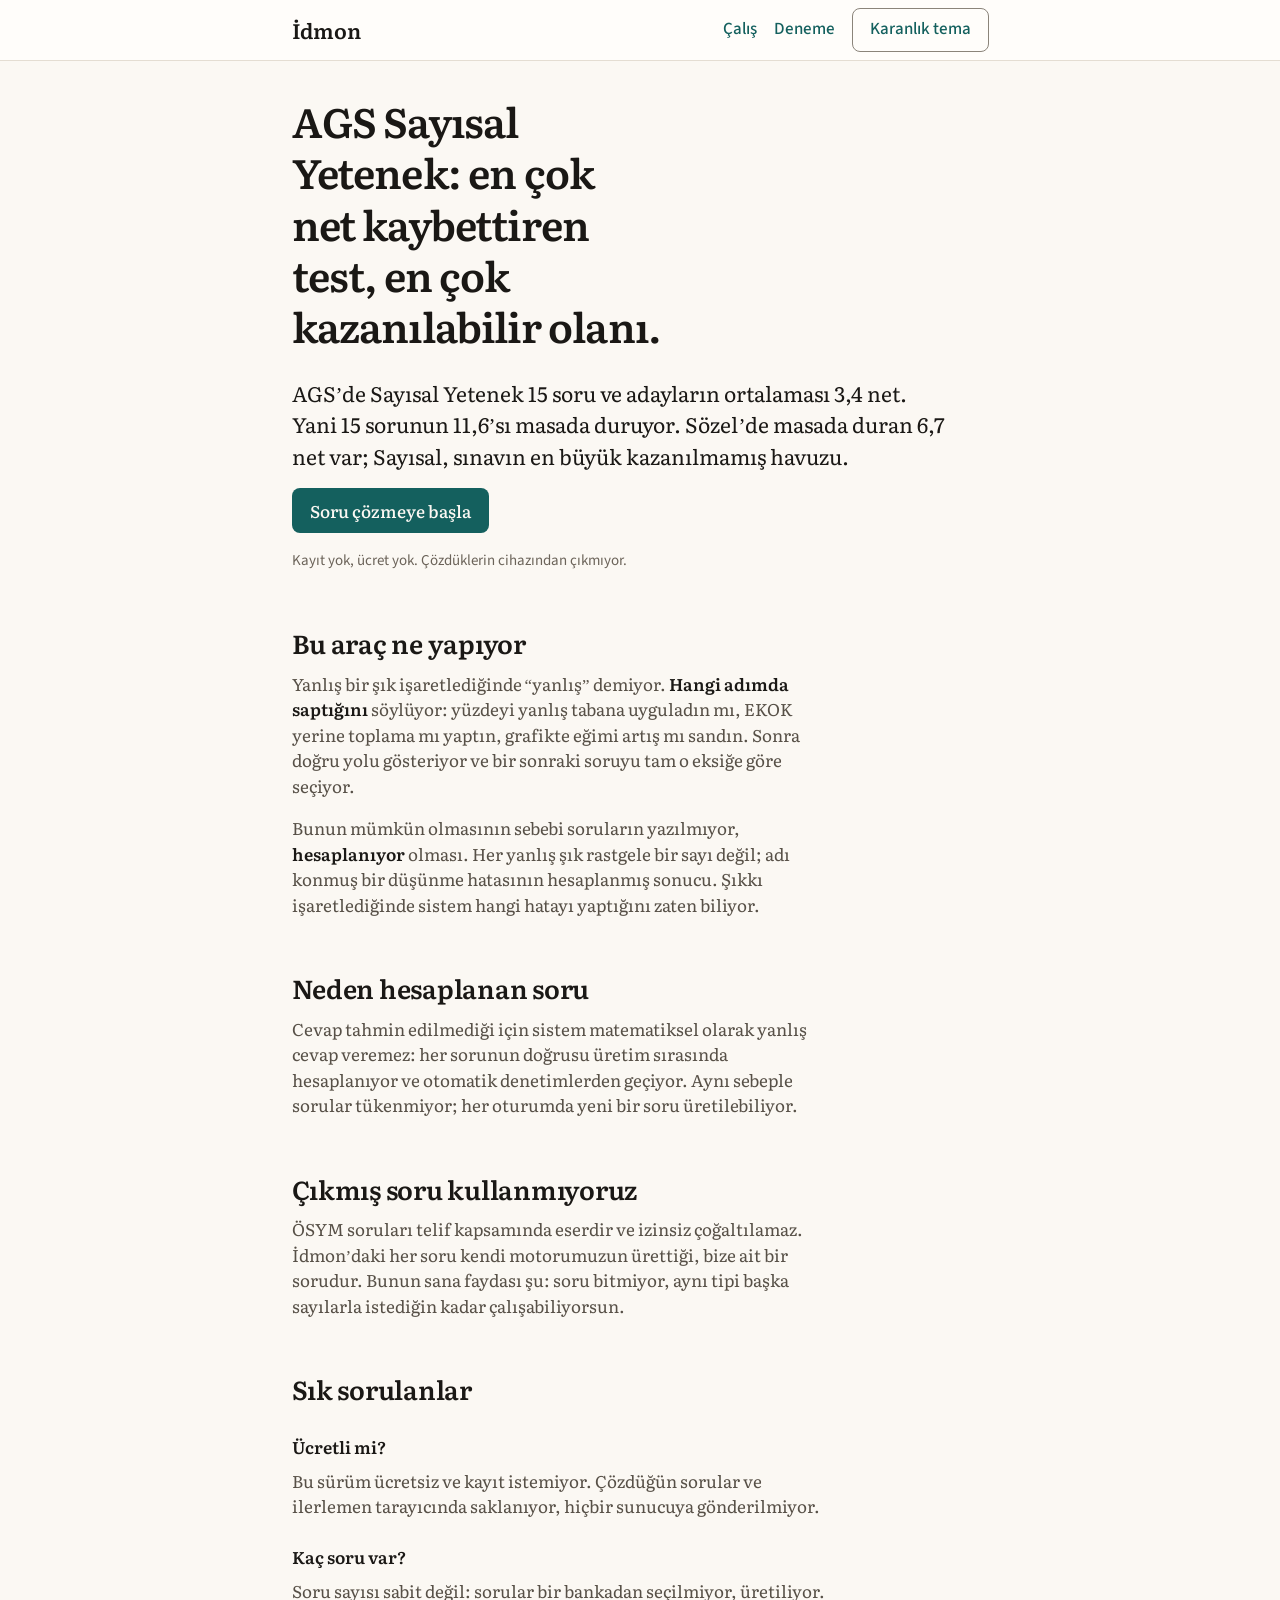
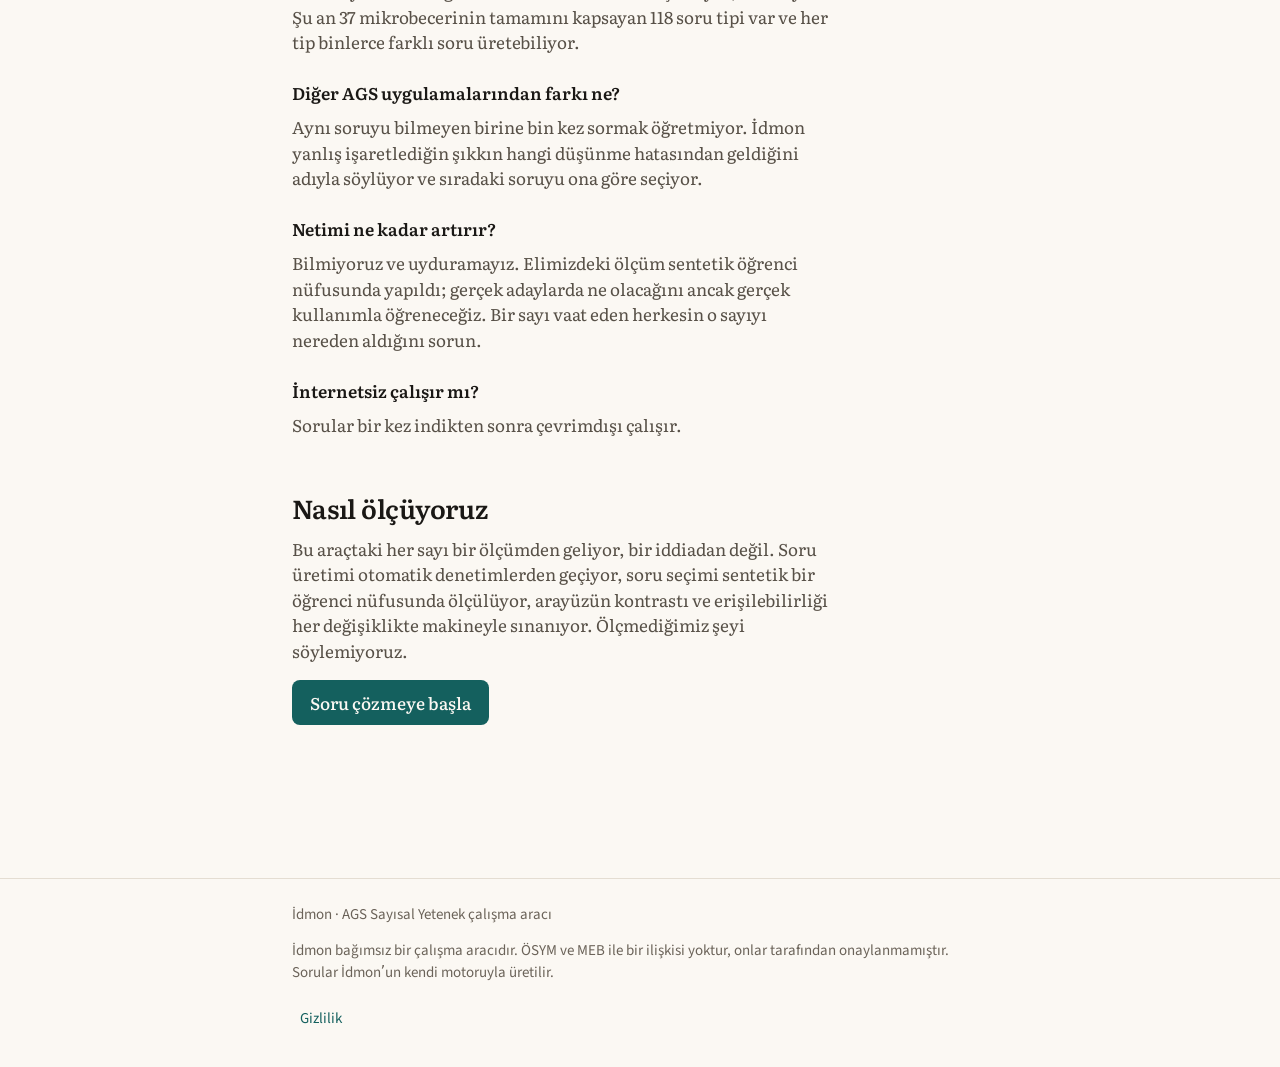
==== index.html @ 280480a1 "Yayın: 1cb2b30cdbda" ====
<!doctype html>
<html lang="tr">
  <head>
    <meta charset="utf-8" />
    <!-- TEMA ÖNYÜKLEME: ÜRETİLMİŞ — elle düzenlemeyin -->
    <script>(function(){try{var t=localStorage.getItem("idmon.tema");if(t!=="dark"&&t!=="light")return;document.documentElement.setAttribute("data-theme",t);var s=document.querySelector('meta[name="theme-color"][media*="'+t+'"]');if(!s)return;var m=document.createElement("meta");m.setAttribute("name","theme-color");m.setAttribute("content",s.getAttribute("content"));document.head.insertBefore(m,document.head.firstChild);}catch(e){}})();</script>
    <!-- TEMA ÖNYÜKLEME: SON -->
    <meta name="viewport" content="width=device-width, initial-scale=1, viewport-fit=cover" />
    <link rel="manifest" href="./site.webmanifest" />
    <link rel="icon" href="./idmon-ikon.svg" type="image/svg+xml" />
    <link rel="apple-touch-icon" href="./apple-touch-icon.png" />
    <meta name="theme-color" content="#FBF8F3" media="(prefers-color-scheme: light)" />
    <meta name="theme-color" content="#1B1A17" media="(prefers-color-scheme: dark)" />
    <title>İdmon · AGS Sayısal Yetenek çalışma aracı</title>
    <meta name="description" content="AGS Sayısal Yetenek için adaptif çalışma aracı. Yanlış işaretlediğinde hangi hatayı yaptığını söyler ve bir sonraki soruyu ona göre seçer. Sorular hesaplanarak üretilir." />
    <link rel="canonical" href="https://tahir94510.github.io/idmon-web/" />
    <meta property="og:url" content="https://tahir94510.github.io/idmon-web/" />
    <meta property="og:title" content="İdmon · AGS Sayısal Yetenek çalışma aracı" />
    <meta property="og:description" content="Yanlış işaretlediğinde hangi hatayı yaptığını söyler ve bir sonraki soruyu ona göre seçer." />
    <meta property="og:locale" content="tr_TR" />
    <meta property="og:type" content="website" />
    <meta property="og:image" content="https://tahir94510.github.io/idmon-web/paylasim-karti.png" />
    <meta property="og:image:width" content="1200" />
    <meta property="og:image:height" content="630" />
    <meta property="og:image:alt" content="İdmon · yanlışının hangi hatadan geldiğini söyler" />
    <meta property="og:site_name" content="İdmon" />
    <meta name="twitter:card" content="summary_large_image" />
    <script type="module" crossorigin src="./assets/modulepreload-polyfill-B5Qt9EMX.js"></script>
    <script type="module" crossorigin src="./assets/sw-register-DZGNT9lE.js"></script>
    <script type="module" crossorigin src="./assets/landing-hZ0chbPH.js"></script>
    <link rel="stylesheet" crossorigin href="./assets/sw-register-CZ99RgYZ.css">
  </head>
  <body>
    <a class="atla" href="#icerik">İçeriğe atla</a>
    <header class="ust">
      <div class="ust-ic">
        <p class="marka">İdmon</p>
        <nav class="gezinme">
          <a href="./calis.html">Çalış</a>
          <a href="./deneme.html">Deneme</a>
          <button id="theme-button" type="button" class="button button-secondary" aria-pressed="false">
            <span class="tema-koyuya">Karanlık tema</span>
            <span class="tema-aciga">Aydınlık tema</span>
          </button>
        </nav>
      </div>
    </header>

    <main id="icerik" class="giris">
      <h1>AGS Sayısal Yetenek: en çok net kaybettiren test, en çok kazanılabilir olanı.</h1>

      <p class="ozet">
        AGS&rsquo;de Sayısal Yetenek 15 soru ve adayların ortalaması 3,4 net.
        Yani 15 sorunun 11,6&rsquo;sı masada duruyor. Sözel&rsquo;de masada duran
        6,7 net var; Sayısal, sınavın en büyük kazanılmamış havuzu.
      </p>

      <p><a class="button button-primary" href="./calis.html">Soru çözmeye başla</a></p>
      <p class="alt-not">Kayıt yok, ücret yok. Çözdüklerin cihazından çıkmıyor.</p>

      <h2>Bu araç ne yapıyor</h2>
      <p>
        Yanlış bir şık işaretlediğinde &ldquo;yanlış&rdquo; demiyor.
        <strong>Hangi adımda saptığını</strong> söylüyor: yüzdeyi yanlış tabana
        uyguladın mı, EKOK yerine toplama mı yaptın, grafikte eğimi artış mı
        sandın. Sonra doğru yolu gösteriyor ve bir sonraki soruyu tam o eksiğe
        göre seçiyor.
      </p>
      <p>
        Bunun mümkün olmasının sebebi soruların yazılmıyor,
        <strong>hesaplanıyor</strong> olması. Her yanlış şık rastgele bir sayı
        değil; adı konmuş bir düşünme hatasının hesaplanmış sonucu. Şıkkı
        işaretlediğinde sistem hangi hatayı yaptığını zaten biliyor.
      </p>

      <h2>Neden hesaplanan soru</h2>
      <p>
        Cevap tahmin edilmediği için sistem matematiksel olarak yanlış cevap
        veremez: her sorunun doğrusu üretim sırasında hesaplanıyor ve otomatik
        denetimlerden geçiyor. Aynı sebeple sorular tükenmiyor; her oturumda
        yeni bir soru üretilebiliyor.
      </p>

      <h2>Çıkmış soru kullanmıyoruz</h2>
      <p>
        ÖSYM soruları telif kapsamında eserdir ve izinsiz çoğaltılamaz.
        İdmon&rsquo;daki her soru kendi motorumuzun ürettiği, bize ait bir
        sorudur. Bunun sana faydası şu: soru bitmiyor, aynı tipi başka
        sayılarla istediğin kadar çalışabiliyorsun.
      </p>

      <h2>Sık sorulanlar</h2>
      <dl class="sss">
        <dt>Ücretli mi?</dt>
        <dd>Bu sürüm ücretsiz ve kayıt istemiyor. Çözdüğün sorular ve ilerlemen
          tarayıcında saklanıyor, hiçbir sunucuya gönderilmiyor.</dd>

        <dt>Kaç soru var?</dt>
        <dd>Soru sayısı sabit değil: sorular bir bankadan seçilmiyor, üretiliyor.
          Şu an 37 mikrobecerinin tamamını kapsayan 118 soru tipi var ve her tip
          binlerce farklı soru üretebiliyor.</dd>

        <dt>Diğer AGS uygulamalarından farkı ne?</dt>
        <dd>Aynı soruyu bilmeyen birine bin kez sormak öğretmiyor. İdmon
          yanlış işaretlediğin şıkkın hangi düşünme hatasından geldiğini
          adıyla söylüyor ve sıradaki soruyu ona göre seçiyor.</dd>

        <dt>Netimi ne kadar artırır?</dt>
        <dd>Bilmiyoruz ve uyduramayız. Elimizdeki ölçüm sentetik öğrenci
          nüfusunda yapıldı; gerçek adaylarda ne olacağını ancak gerçek
          kullanımla öğreneceğiz. Bir sayı vaat eden herkesin o sayıyı nereden
          aldığını sorun.</dd>

        <dt>İnternetsiz çalışır mı?</dt>
        <dd>Sorular bir kez indikten sonra çevrimdışı çalışır.</dd>
      </dl>

      <h2>Nasıl ölçüyoruz</h2>
      <p>
        Bu araçtaki her sayı bir ölçümden geliyor, bir iddiadan değil. Soru
        üretimi otomatik denetimlerden geçiyor, soru seçimi sentetik bir öğrenci
        nüfusunda ölçülüyor, arayüzün kontrastı ve erişilebilirliği her
        değişiklikte makineyle sınanıyor. Ölçmediğimiz şeyi söylemiyoruz.
      </p>

      <p><a class="button button-primary" href="./calis.html">Soru çözmeye başla</a></p>
    </main>

    <footer class="alt">
      <p>İdmon · AGS Sayısal Yetenek çalışma aracı</p>
      <p class="alt-bagimsizlik">
        İdmon bağımsız bir çalışma aracıdır. ÖSYM ve MEB ile bir ilişkisi yoktur,
        onlar tarafından onaylanmamıştır. Sorular İdmon&rsquo;un kendi motoruyla
        üretilir.
      </p>
      <p class="alt-baglantilar"><a href="./gizlilik.html">Gizlilik</a></p>
    </footer>

    <script type="application/ld+json">
    {
      "@context": "https://schema.org",
      "@graph": [
        {
          "@type": "SoftwareApplication",
          "name": "İdmon",
          "url": "https://tahir94510.github.io/idmon-web/",
          "applicationCategory": "EducationalApplication",
          "operatingSystem": "Web",
          "inLanguage": "tr",
          "description": "AGS Sayısal Yetenek için adaptif çalışma aracı. Yanlış cevabın hangi düşünme hatasından geldiğini söyler ve sıradaki soruyu ona göre seçer.",
          "offers": { "@type": "Offer", "price": "0", "priceCurrency": "TRY" }
        },
        {
          "@type": "FAQPage",
          "mainEntity": [
            {
              "@type": "Question",
              "name": "İdmon ücretli mi?",
              "acceptedAnswer": { "@type": "Answer", "text": "Bu sürüm ücretsiz ve kayıt istemiyor. Çözülen sorular ve ilerleme tarayıcıda saklanıyor, sunucuya gönderilmiyor." }
            },
            {
              "@type": "Question",
              "name": "Kaç soru var?",
              "acceptedAnswer": { "@type": "Answer", "text": "Soru sayısı sabit değil: sorular bir bankadan seçilmiyor, üretiliyor. 37 mikrobecerinin tamamını kapsayan 118 soru tipi var ve her tip binlerce farklı soru üretebiliyor." }
            },
            {
              "@type": "Question",
              "name": "Diğer AGS uygulamalarından farkı ne?",
              "acceptedAnswer": { "@type": "Answer", "text": "Aynı soruyu bilmeyen birine bin kez sormak öğretmiyor. İdmon yanlış işaretlenen şıkkın hangi düşünme hatasından geldiğini adıyla söylüyor ve sıradaki soruyu ona göre seçiyor." }
            },
            {
              "@type": "Question",
              "name": "Netimi ne kadar artırır?",
              "acceptedAnswer": { "@type": "Answer", "text": "Bilinmiyor. Mevcut ölçümler sentetik bir öğrenci nüfusunda yapıldı; gerçek adaylardaki etki ancak gerçek kullanımla ölçülebilir." }
            },
            {
              "@type": "Question",
              "name": "İnternetsiz çalışır mı?",
              "acceptedAnswer": { "@type": "Answer", "text": "Sorular bir kez indikten sonra çevrimdışı çalışır." }
            }
          ]
        }
      ]
    }
    </script>
  </body>
</html>
---- assets/sw-register-CZ99RgYZ.css ----
@font-face{font-family:Literata Variable;font-style:normal;font-weight:200 900;font-display:swap;src:url(./literata-latin-CExz5VHr.woff2) format("woff2-variations");unicode-range:U+0020,U+0021,U+0022,U+0023,U+0024,U+0025,U+0026,U+0027,U+0028,U+0029,U+002A,U+002B,U+002C,U+002D,U+002E,U+002F,U+0030,U+0031,U+0032,U+0033,U+0034,U+0035,U+0036,U+0037,U+0038,U+0039,U+003A,U+003B,U+003C,U+003D,U+003E,U+003F,U+0040,U+0041,U+0042,U+0043,U+0044,U+0045,U+0046,U+0047,U+0048,U+0049,U+004A,U+004B,U+004C,U+004D,U+004E,U+004F,U+0050,U+0051,U+0052,U+0053,U+0054,U+0055,U+0056,U+0057,U+0058,U+0059,U+005A,U+005B,U+005C,U+005D,U+005E,U+005F,U+0060,U+0061,U+0062,U+0063,U+0064,U+0065,U+0066,U+0067,U+0068,U+0069,U+006A,U+006B,U+006C,U+006D,U+006E,U+006F,U+0070,U+0071,U+0072,U+0073,U+0074,U+0075,U+0076,U+0077,U+0078,U+0079,U+007A,U+007B,U+007C,U+007D,U+007E,U+00B0,U+00B1,U+00B2,U+00B3,U+00B7,U+00B9,U+00C2,U+00C7,U+00CE,U+00D6,U+00D7,U+00DB,U+00DC,U+00E2,U+00E7,U+00EE,U+00F6,U+00F7,U+00FB,U+00FC,U+0131,U+2014,U+2022,U+2026,U+2212}@font-face{font-family:Literata Variable;font-style:normal;font-weight:200 900;font-display:swap;src:url([data-uri]) format("woff2-variations");unicode-range:U+0020,U+0041,U+011E,U+011F,U+0130,U+015E,U+015F}@font-face{font-family:"Source Sans 3 Variable";font-style:normal;font-weight:200 900;font-display:swap;src:url(./source-sans-3-latin-qx2NcMhV.woff2) format("woff2-variations");unicode-range:U+0020,U+0021,U+0022,U+0023,U+0024,U+0025,U+0026,U+0027,U+0028,U+0029,U+002A,U+002B,U+002C,U+002D,U+002E,U+002F,U+0030,U+0031,U+0032,U+0033,U+0034,U+0035,U+0036,U+0037,U+0038,U+0039,U+003A,U+003B,U+003C,U+003D,U+003E,U+003F,U+0040,U+0041,U+0042,U+0043,U+0044,U+0045,U+0046,U+0047,U+0048,U+0049,U+004A,U+004B,U+004C,U+004D,U+004E,U+004F,U+0050,U+0051,U+0052,U+0053,U+0054,U+0055,U+0056,U+0057,U+0058,U+0059,U+005A,U+005B,U+005C,U+005D,U+005E,U+005F,U+0060,U+0061,U+0062,U+0063,U+0064,U+0065,U+0066,U+0067,U+0068,U+0069,U+006A,U+006B,U+006C,U+006D,U+006E,U+006F,U+0070,U+0071,U+0072,U+0073,U+0074,U+0075,U+0076,U+0077,U+0078,U+0079,U+007A,U+007B,U+007C,U+007D,U+007E,U+00B0,U+00B1,U+00B2,U+00B3,U+00B7,U+00B9,U+00C2,U+00C7,U+00CE,U+00D6,U+00D7,U+00DB,U+00DC,U+00E2,U+00E7,U+00EE,U+00F6,U+00F7,U+00FB,U+00FC,U+0131,U+2014,U+2022,U+2026,U+2212}@font-face{font-family:"Source Sans 3 Variable";font-style:normal;font-weight:200 900;font-display:swap;src:url([data-uri]) format("woff2-variations");unicode-range:U+0020,U+0041,U+0042,U+011E,U+011F,U+0130,U+015E,U+015F,U+1D50}@font-face{font-family:IBM Plex Mono;font-style:normal;font-weight:400;font-display:swap;src:url(./ibm-plex-mono-latin-DxurDje1.woff2) format("woff2");unicode-range:U+0020,U+0021,U+0022,U+0023,U+0024,U+0025,U+0026,U+0027,U+0028,U+0029,U+002A,U+002B,U+002C,U+002D,U+002E,U+002F,U+0030,U+0031,U+0032,U+0033,U+0034,U+0035,U+0036,U+0037,U+0038,U+0039,U+003A,U+003B,U+003C,U+003D,U+003E,U+003F,U+0040,U+0041,U+0042,U+0043,U+0044,U+0045,U+0046,U+0047,U+0048,U+0049,U+004A,U+004B,U+004C,U+004D,U+004E,U+004F,U+0050,U+0051,U+0052,U+0053,U+0054,U+0055,U+0056,U+0057,U+0058,U+0059,U+005A,U+005B,U+005C,U+005D,U+005E,U+005F,U+0060,U+0061,U+0062,U+0063,U+0064,U+0065,U+0066,U+0067,U+0068,U+0069,U+006A,U+006B,U+006C,U+006D,U+006E,U+006F,U+0070,U+0071,U+0072,U+0073,U+0074,U+0075,U+0076,U+0077,U+0078,U+0079,U+007A,U+007B,U+007C,U+007D,U+007E,U+00B0,U+00B1,U+00B2,U+00B3,U+00B7,U+00B9,U+00C2,U+00C7,U+00CE,U+00D6,U+00D7,U+00DB,U+00DC,U+00E2,U+00E7,U+00EE,U+00F6,U+00F7,U+00FB,U+00FC,U+0131,U+2014,U+2022,U+2026,U+2212}@font-face{font-family:IBM Plex Mono;font-style:normal;font-weight:400;font-display:swap;src:url([data-uri]) format("woff2");unicode-range:U+0020,U+0061,U+0062,U+011E,U+011F,U+0130,U+015E,U+015F}@font-face{font-family:Idmon Simge;font-style:normal;font-weight:400;font-display:swap;src:url(./idmon-simge-CeejV1ci.woff2) format("woff2")}:root{color-scheme:light dark;--color-surface: #FBF8F3;--color-panel: #FFFDFA;--color-inset: #F3EEE5;--color-text: #1A1815;--color-text-secondary: #575047;--color-text-muted: #6B6359;--color-border: #8B847A;--color-border-faint: #E4DDD2;--color-accent: #14605E;--color-on-accent: #FBF8F3;--color-accent-surface: #E3EFEE;--color-accent-pressed: #0E4746;--color-correct: #2F5C3C;--color-correct-surface: #E6EFE7;--color-wrong: #8F4630;--color-wrong-surface: #F6E9E3;--color-focus: #14605E;--type-reading: "Literata Variable", Literata, "Idmon Simge", Georgia, serif;--type-ui: "Source Sans 3 Variable", "Source Sans 3", "Idmon Simge", system-ui, sans-serif;--type-mono: "IBM Plex Mono", "Idmon Simge", ui-monospace, monospace;--size-xs: .7647rem;--size-sm: .8824rem;--size-body: 1rem;--size-lg: 1.2353rem;--size-title3: 1.5294rem;--size-title2: 1.9412rem;--size-title1: 2.4118rem;--line-tight: 1.25;--line-normal: 1.5;--line-reading: "Literata Variable", Literata, "Idmon Simge", Georgia, serif;--weight-normal: 400;--weight-middle: 500;--weight-semi: 600;--weight-bold: 700;--gap-x1: .25rem;--gap-x2: .5rem;--gap-x3: .75rem;--gap-x4: 1rem;--gap-x6: 1.5rem;--gap-x8: 2rem;--gap-x12: 3rem;--gap-x16: 4rem;--round-sm: 4px;--round-middle: 8px;--round-lg: 12px;--round-full: 999px;--motion-fast: .12s;--motion-normal: .2s;--motion-slow: .32s;--motion-easing: cubic-bezier(.2, 0, 0, 1);--touch-min: 44px}@media(prefers-color-scheme:dark){:root:not([data-theme=light]){--color-surface: #1B1A17;--color-panel: #252320;--color-inset: #141312;--color-text: #DCD8D2;--color-text-secondary: #ADA69C;--color-text-muted: #9C948A;--color-border: #7E7971;--color-border-faint: #332F2A;--color-accent: #5FB8B2;--color-on-accent: #12201F;--color-accent-surface: #1E2E2D;--color-accent-pressed: #7FCDC7;--color-correct: #7FB78D;--color-correct-surface: #1F2A21;--color-wrong: #D8927A;--color-wrong-surface: #2E211C;--color-focus: #7FCFC9}}:root[data-theme=dark]{--color-surface: #1B1A17;--color-panel: #252320;--color-inset: #141312;--color-text: #DCD8D2;--color-text-secondary: #ADA69C;--color-text-muted: #9C948A;--color-border: #7E7971;--color-border-faint: #332F2A;--color-accent: #5FB8B2;--color-on-accent: #12201F;--color-accent-surface: #1E2E2D;--color-accent-pressed: #7FCDC7;--color-correct: #7FB78D;--color-correct-surface: #1F2A21;--color-wrong: #D8927A;--color-wrong-surface: #2E211C;--color-focus: #7FCFC9}@media(prefers-reduced-motion:reduce){:root{--motion-fast: .01ms;--motion-normal: .01ms;--motion-slow: .01ms}}*,*:before,*:after{box-sizing:border-box}html{font-size:17px;-webkit-text-size-adjust:100%;overscroll-behavior-y:contain;-webkit-tap-highlight-color:transparent}body{margin:0;background:var(--color-surface);color:var(--color-text);font-family:var(--type-ui);font-size:var(--size-body);line-height:var(--line-normal);min-height:100vh;min-height:100dvh}:focus-visible{outline:2px solid var(--color-focus);outline-offset:2px;border-radius:var(--round-sm)}.soru-govde:focus-visible{outline:none}.visually-hidden{position:absolute;width:1px;height:1px;margin:-1px;padding:0;border:0;overflow:hidden;clip-path:inset(50%);white-space:nowrap}.atla{position:absolute;left:var(--gap-x4);top:calc(var(--gap-x4) * -4);z-index:2;padding:var(--gap-x3) var(--gap-x4);background:var(--color-accent);color:var(--color-on-accent);border-radius:var(--round-middle);text-decoration:none;transition:top var(--motion-fast) var(--motion-easing)}.atla:focus{top:var(--gap-x4)}.ust{border-bottom:1px solid var(--color-border-faint);background:var(--color-panel);padding-block-start:env(safe-area-inset-top)}.ust-ic,#app,#icerik{max-width:44rem;margin:0 auto;padding-inline:max(var(--gap-x6),env(safe-area-inset-left)) max(var(--gap-x6),env(safe-area-inset-right))}.ust-ic{display:flex;align-items:center;justify-content:space-between;gap:var(--gap-x4);min-height:60px}.marka{margin:0;font-family:var(--type-reading);font-size:var(--size-lg);font-weight:var(--weight-semi);letter-spacing:-.01em}#app,#icerik{padding-block:var(--gap-x8) var(--gap-x16)}.yukleniyor{color:var(--color-text-muted)}.button{font:inherit;font-weight:var(--weight-middle);display:inline-flex;align-items:center;justify-content:center;text-decoration:none;min-height:var(--touch-min);padding:var(--gap-x2) var(--gap-x4);border-radius:var(--round-middle);border:1px solid transparent;cursor:pointer;transition:background-color var(--motion-fast) var(--motion-easing),border-color var(--motion-fast) var(--motion-easing)}.button-primary{background:var(--color-accent);color:var(--color-on-accent)}.button-secondary{background:transparent;color:var(--color-accent);border-color:var(--color-border)}.button-secondary:hover{background:var(--color-accent-surface)}.button,.sik,.skip-question,.solution-details summary,.atla{touch-action:manipulation;-webkit-user-select:none;user-select:none;-webkit-touch-callout:none}.ust,.marka,.sayac,.rozet,.sik-harf,.neden-etiket{-webkit-user-select:none;user-select:none}.soru-govde,.teshis-mesaj,.teshis p,.cozum,.ifade,.neden{-webkit-user-select:text;user-select:text}.button-primary:active{background:var(--color-accent-pressed)}.button-secondary:active{background:var(--color-accent-surface)}.sik:active:not(:disabled){border-color:var(--color-accent);background:var(--color-accent-surface)}.skip-question:active{color:var(--color-text)}.solution-details summary:active{color:var(--color-text)}.sayac{display:flex;align-items:center;gap:var(--gap-x2);margin:0 0 var(--gap-x6);font-size:var(--size-sm);color:var(--color-text-muted)}.sayac-ayrac{color:var(--color-border)}.rozet{color:var(--color-text-muted)}.rozet-hazir{color:var(--color-accent)}.soru-govde{font-family:var(--type-reading);font-size:var(--size-lg);line-height:var(--line-reading);font-weight:var(--weight-normal);letter-spacing:0;margin:0 0 var(--gap-x6);text-wrap:pretty}.siklar{list-style:none;margin:0;padding:0;display:grid;gap:var(--gap-x2)}.sik{display:flex;align-items:center;gap:var(--gap-x4);inline-size:100%;min-height:var(--touch-min);padding:var(--gap-x3) var(--gap-x4);border:1px solid var(--color-border);border-radius:var(--round-middle);background:var(--color-panel);color:inherit;text-align:start;cursor:pointer;font-family:var(--type-mono);font-size:var(--size-body);font-variant-numeric:tabular-nums;transition:border-color var(--motion-fast) var(--motion-easing),background-color var(--motion-fast) var(--motion-easing)}.sik:hover:not(:disabled){border-color:var(--color-accent);background:var(--color-accent-surface)}.sik:disabled{cursor:default;opacity:1}.sik-harf{flex:none;inline-size:1.75rem;block-size:1.75rem;display:grid;place-items:center;border:1px solid var(--color-border);border-radius:var(--round-full);font-size:var(--size-sm);font-family:var(--type-ui)}.sik[data-state=correct]{border-color:var(--color-correct);background:var(--color-correct-surface)}.sik[data-state=correct] .sik-harf{border-color:var(--color-correct);color:var(--color-correct)}.sik[data-state=chosen-wrong]{border-color:var(--color-wrong);background:var(--color-wrong-surface)}.sik[data-state=chosen-wrong] .sik-harf{border-color:var(--color-wrong);color:var(--color-wrong)}.skip-question{font:inherit;background:none;border:0;cursor:pointer;min-height:var(--touch-min);padding:var(--gap-x2) 0;color:var(--color-text-muted);text-decoration:underline;text-underline-offset:3px}.skip-question:hover{color:var(--color-text)}.teshis{margin-block-start:var(--gap-x8);padding:var(--gap-x6);border-radius:var(--round-lg);border:1px solid var(--color-border-faint);border-inline-start:3px solid var(--color-border);background:var(--color-panel)}.teshis[data-kind=wrong]{border-inline-start-color:var(--color-wrong)}.teshis[data-kind=correct]{border-inline-start-color:var(--color-correct)}.teshis-baslik{margin:0 0 var(--gap-x2);font-size:var(--size-xs);text-transform:uppercase;letter-spacing:.06em;font-weight:var(--weight-semi);color:var(--color-text-muted)}.teshis[data-kind=wrong] .teshis-baslik{color:var(--color-wrong)}.teshis[data-kind=correct] .teshis-baslik{color:var(--color-correct)}.teshis p{margin:0 0 var(--gap-x4);line-height:var(--line-reading)}.teshis-mesaj{font-family:var(--type-reading);font-size:var(--size-lg)}.solution-details{margin-block:var(--gap-x4)}.solution-details summary{cursor:pointer;min-height:var(--touch-min);display:flex;align-items:center;font-size:var(--size-sm);font-weight:var(--weight-middle);color:var(--color-accent)}.cozum{margin:var(--gap-x2) 0 0;padding-inline-start:var(--gap-x6)}.cozum li{margin-block-end:var(--gap-x3);line-height:var(--line-reading)}.ifade{display:block;margin-block-start:var(--gap-x1);font-family:var(--type-mono);font-size:var(--size-sm);color:var(--color-text-secondary)}.neden{margin:0 0 var(--gap-x6)!important;padding-block-start:var(--gap-x4);border-block-start:1px solid var(--color-border-faint);font-size:var(--size-sm);color:var(--color-text-secondary)}.neden-etiket{color:var(--color-text-muted)}.ileri{inline-size:100%;justify-content:center;display:flex;align-items:center}.gorsel{margin:0 0 var(--gap-x6)}.gorsel figcaption{font-size:var(--size-sm);color:var(--color-text-secondary);margin-block-end:var(--gap-x2)}.gorsel-svg{inline-size:100%;block-size:auto;overflow:visible}.gorsel-eksen{font-family:var(--type-ui);font-size:12px;fill:var(--color-text-muted)}.gorsel-aciklama{font-family:var(--type-ui);font-size:13px;fill:var(--color-text);dominant-baseline:middle}.gorsel-sarma{overflow-x:auto;margin-block-end:var(--gap-x6);overscroll-behavior-x:contain}.gorsel-tablo{border-collapse:collapse;inline-size:100%;font-size:var(--size-sm)}.gorsel-tablo caption{text-align:start;color:var(--color-text-secondary);padding-block-end:var(--gap-x2)}.gorsel-tablo th,.gorsel-tablo td{padding:var(--gap-x2) var(--gap-x3);border-block-end:1px solid var(--color-border-faint);text-align:start;white-space:nowrap}.gorsel-tablo thead th{color:var(--color-text-muted);font-weight:var(--weight-semi)}.gorsel-tablo td.sayi{font-family:var(--type-mono);font-variant-numeric:tabular-nums;text-align:end}.hata h1{font-family:var(--type-reading);font-size:var(--size-title3);margin-block-end:var(--gap-x3)}.hata-ayrinti{color:var(--color-text-muted);font-size:var(--size-sm)}@media(max-width:40rem){.ust-ic,#app,#icerik{padding-inline:var(--gap-x4)}.soru-govde{font-size:var(--size-body)}.teshis{padding:var(--gap-x4)}}.gezinme{display:flex;align-items:center;gap:var(--gap-x4)}.gezinme a,.marka a{color:var(--color-accent);text-decoration:none;min-height:var(--touch-min);display:inline-flex;align-items:center;font-weight:var(--weight-middle)}.marka a{color:inherit}.gezinme a:hover{text-decoration:underline;text-underline-offset:3px}.sayfa-baslik{font-family:var(--type-reading);font-size:var(--size-title2);line-height:var(--line-tight);font-weight:var(--weight-semi);letter-spacing:-.015em;margin:0 0 var(--gap-x4)}#icerik h2{font-family:var(--type-reading);font-size:var(--size-title3);font-weight:var(--weight-semi);margin:var(--gap-x12) 0 var(--gap-x2)}.aciklama{color:var(--color-text-secondary);font-size:var(--size-sm);line-height:var(--line-reading);max-width:46ch;margin:0 0 var(--gap-x6)}.tema-aciga{display:none}@media(prefers-color-scheme:dark){:root:not([data-theme=light]) .tema-koyuya{display:none}:root:not([data-theme=light]) .tema-aciga{display:inline}}:root[data-theme=dark] .tema-koyuya{display:none}:root[data-theme=dark] .tema-aciga{display:inline}:root[data-theme=light] .tema-koyuya{display:inline}:root[data-theme=light] .tema-aciga{display:none}.ozet{display:grid;grid-template-columns:repeat(auto-fit,minmax(7rem,1fr));gap:var(--gap-x3);margin:0 0 var(--gap-x3)}.ozet-hucre{padding:var(--gap-x4);border:1px solid var(--color-border-faint);border-radius:var(--round-middle);background:var(--color-panel)}.ozet dt{font-size:var(--size-xs);text-transform:uppercase;letter-spacing:.06em;color:var(--color-text-muted)}.ozet dd{margin:var(--gap-x1) 0 0;font-family:var(--type-mono);font-variant-numeric:tabular-nums;font-size:var(--size-title3)}.ozet-not{color:var(--color-text-muted);font-size:var(--size-xs);margin:0}.yanilgi-listesi,.beceri-listesi{list-style:none;margin:0;padding:0}.yanilgi-listesi li{padding:var(--gap-x4);margin-block-end:var(--gap-x2);border-inline-start:3px solid var(--color-wrong);border-radius:0 var(--round-middle) var(--round-middle) 0;background:var(--color-wrong-surface)}.yanilgi-mesaj{margin:0 0 var(--gap-x1);font-family:var(--type-reading);line-height:var(--line-reading)}.yanilgi-ipucu{margin:0;font-size:var(--size-sm);color:var(--color-text-secondary)}.beceri{padding-block:var(--gap-x3);border-block-end:1px solid var(--color-border-faint)}.beceri-ust{display:flex;justify-content:space-between;gap:var(--gap-x3);align-items:baseline}.beceri-ad{font-size:var(--size-sm)}.beceri-sayi{flex:none;font-family:var(--type-mono);font-size:var(--size-xs);color:var(--color-text-muted)}.cubuk{block-size:6px;margin-block-start:var(--gap-x2);background:var(--color-inset);border-radius:var(--round-full);overflow:hidden}.cubuk-dolu{block-size:100%;background:var(--color-accent);border-radius:inherit}.beceri-yuzde,.beceri-belirsiz{margin:var(--gap-x1) 0 0;font-size:var(--size-xs);color:var(--color-text-muted)}.beceri-belirsiz:empty{display:none}.uyari{margin-block-start:var(--gap-x8);padding-block-start:var(--gap-x4);border-block-start:1px solid var(--color-border-faint);font-size:var(--size-sm);color:var(--color-text-muted);line-height:var(--line-reading);max-width:54ch}.giris h1{font-family:var(--type-reading);font-size:var(--size-title1);line-height:var(--line-tight);font-weight:var(--weight-semi);letter-spacing:-.02em;margin:0 0 var(--gap-x6);text-wrap:balance;max-width:20ch}.giris h2{font-family:var(--type-reading);font-size:var(--size-title3);font-weight:var(--weight-semi);letter-spacing:-.01em;margin:var(--gap-x12) 0 var(--gap-x3)}.giris p{font-family:var(--type-reading);font-size:var(--size-body);line-height:var(--line-reading);color:var(--color-text-secondary);max-width:60ch;margin:0 0 var(--gap-x4)}.giris .ozet{font-size:var(--size-lg);color:var(--color-text)}.giris strong{color:var(--color-text);font-weight:var(--weight-semi)}.alt-not{font-family:var(--type-ui)!important;font-size:var(--size-sm)!important;color:var(--color-text-muted)!important}.iletisim a{color:var(--color-accent);text-underline-offset:3px;display:inline-flex;align-items:center;min-height:var(--touch-min)}.deneme-plan{list-style:none;margin:0 0 var(--gap-x6);padding:0}.deneme-plan li{display:flex;justify-content:space-between;gap:var(--gap-x4);padding-block:var(--gap-x3);border-block-end:1px solid var(--color-border-faint)}.deneme-konu{font-family:var(--type-reading)}.deneme-sayi{font-family:var(--type-mono);font-variant-numeric:tabular-nums;color:var(--color-text-muted);white-space:nowrap}.sik[data-state=chosen]{border-color:var(--color-accent);background:var(--color-panel)}.sik[data-state=chosen] .sik-harf{border-color:var(--color-accent);color:var(--color-accent)}.deneme-gezinme{display:flex;align-items:center;gap:var(--gap-x3);flex-wrap:wrap;margin-block-start:var(--gap-x6)}.soru-govde-kucuk{font-family:var(--type-reading);color:var(--color-text-muted);margin:0 0 var(--gap-x4)}.sss{margin:0}.sss dt{font-family:var(--type-reading);font-weight:var(--weight-semi);margin-block-start:var(--gap-x6)}.sss dd{margin:var(--gap-x2) 0 0;font-family:var(--type-reading);line-height:var(--line-reading);color:var(--color-text-secondary);max-width:60ch}.alt{border-block-start:1px solid var(--color-border-faint);margin-block-start:var(--gap-x16);padding-block:var(--gap-x6);position:sticky;top:100vh;padding-block-end:calc(var(--gap-x6) + env(safe-area-inset-bottom))}.alt p{max-width:44rem;margin:0 auto;padding-inline:max(var(--gap-x6),env(safe-area-inset-left)) max(var(--gap-x6),env(safe-area-inset-right));color:var(--color-text-muted);font-size:var(--size-sm)}.alt .alt-bagimsizlik,.alt .alt-baglantilar{margin-block-start:var(--gap-x3)}.alt .alt-baglantilar a{color:var(--color-accent);text-decoration:none;display:inline-flex;align-items:center;justify-content:center;min-height:var(--touch-min);min-inline-size:var(--touch-min);padding-inline:var(--gap-x2)}.alt .alt-baglantilar a:hover{text-decoration:underline;text-underline-offset:3px}@media(max-width:40rem){.giris h1{font-size:var(--size-title2)}.alt p{padding-inline:var(--gap-x4)}}.ornek{padding:var(--gap-x6);margin-block-end:var(--gap-x6);border:1px solid var(--color-border-faint);border-radius:var(--round-lg);background:var(--color-panel)}.ornek-govde{font-family:var(--type-reading);font-size:var(--size-lg);line-height:var(--line-reading);margin:0 0 var(--gap-x4);text-wrap:pretty}.ornek-siklar{list-style:none;margin:0 0 var(--gap-x4);padding:0}.ornek-sik{padding:var(--gap-x3) var(--gap-x4);margin-block-end:var(--gap-x2);border-inline-start:3px solid var(--color-border);border-radius:0 var(--round-middle) var(--round-middle) 0;background:var(--color-surface)}.ornek-sik.dogru{border-inline-start-color:var(--color-correct);background:var(--color-correct-surface)}.ornek-sik-ust{display:flex;align-items:center;gap:var(--gap-x3);margin:0 0 var(--gap-x2)}.ornek-sik-metin{font-family:var(--type-mono);font-variant-numeric:tabular-nums;flex:1}.ornek-etiket{flex:none;font-size:var(--size-xs);text-transform:uppercase;letter-spacing:.06em;color:var(--color-text-muted)}.ornek-sik.dogru .ornek-etiket{color:var(--color-correct)}.ornek-teshis{margin:0;line-height:var(--line-reading);font-size:var(--size-sm);color:var(--color-text-secondary)}.ornek-teshis strong{color:var(--color-wrong);font-weight:var(--weight-semi)}.ornek-kod{margin:var(--gap-x2) 0 0;font-family:var(--type-mono);font-size:var(--size-xs);color:var(--color-text-muted)}
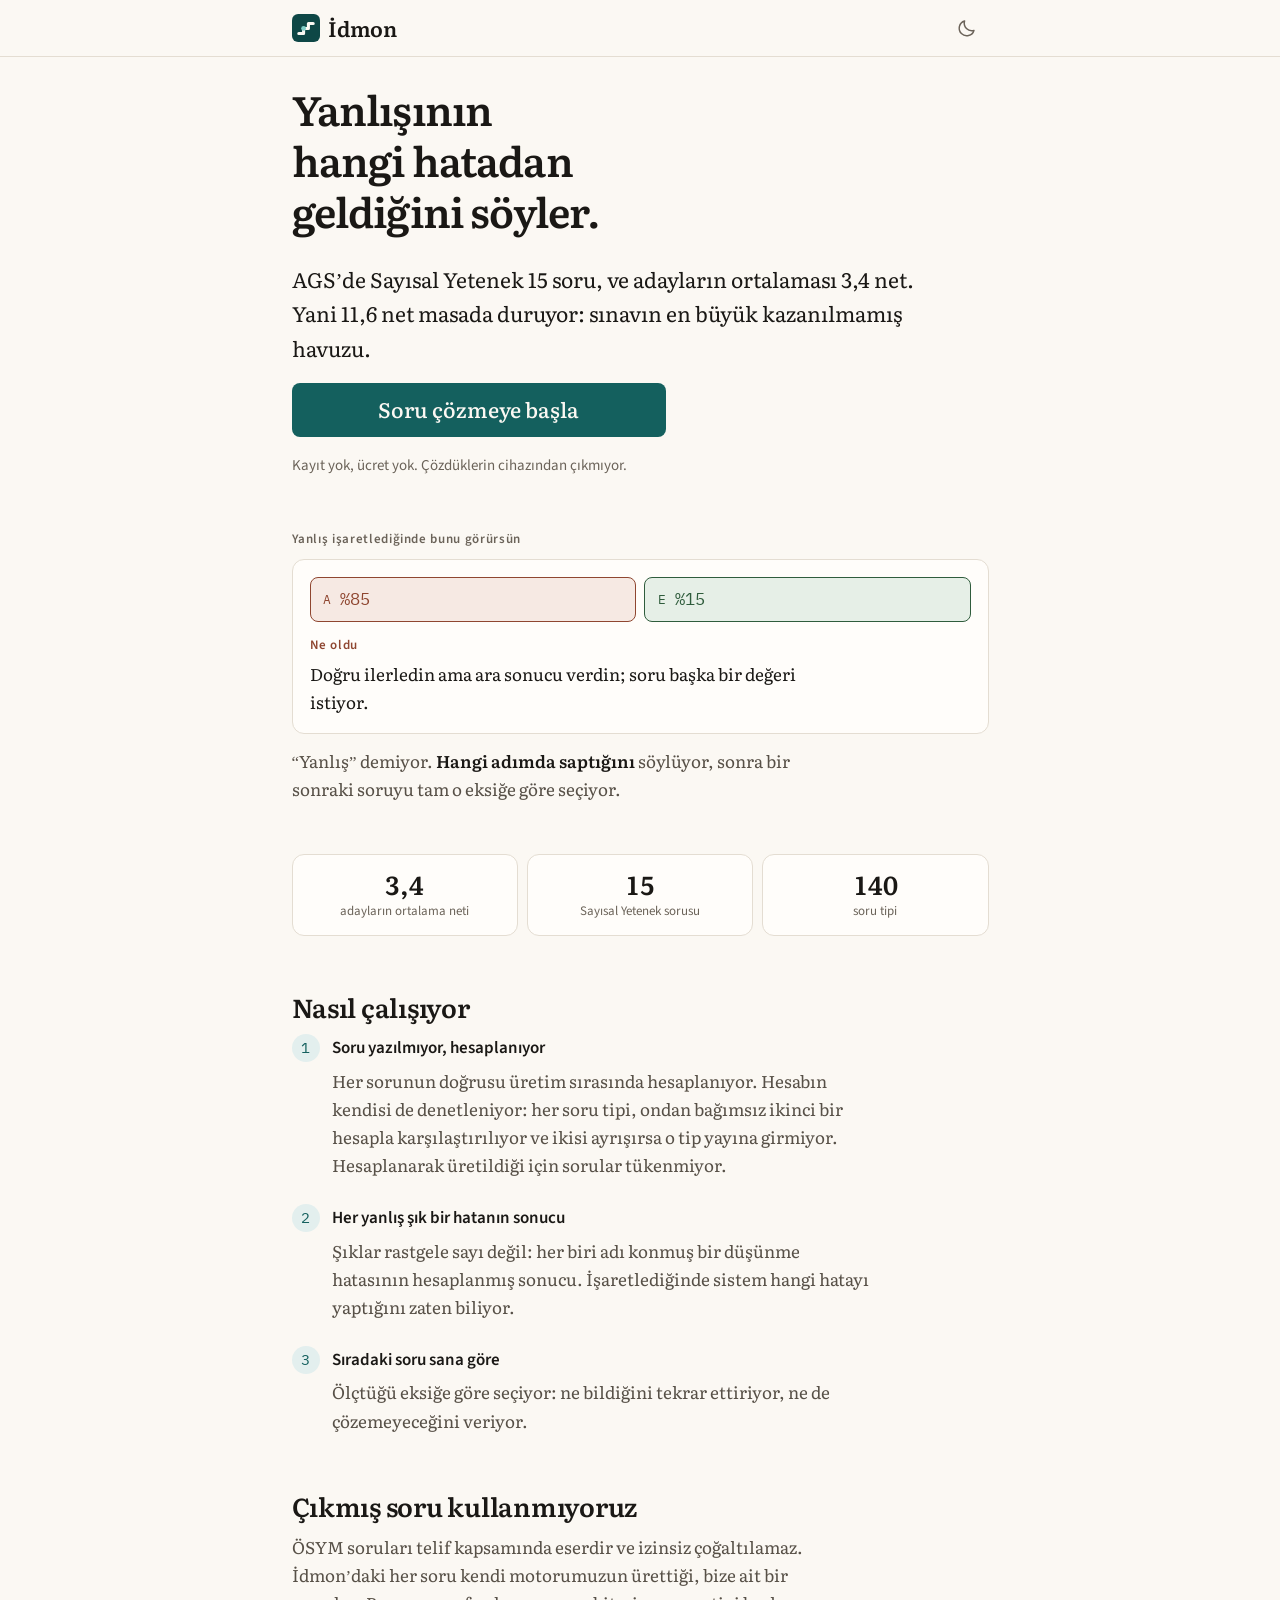
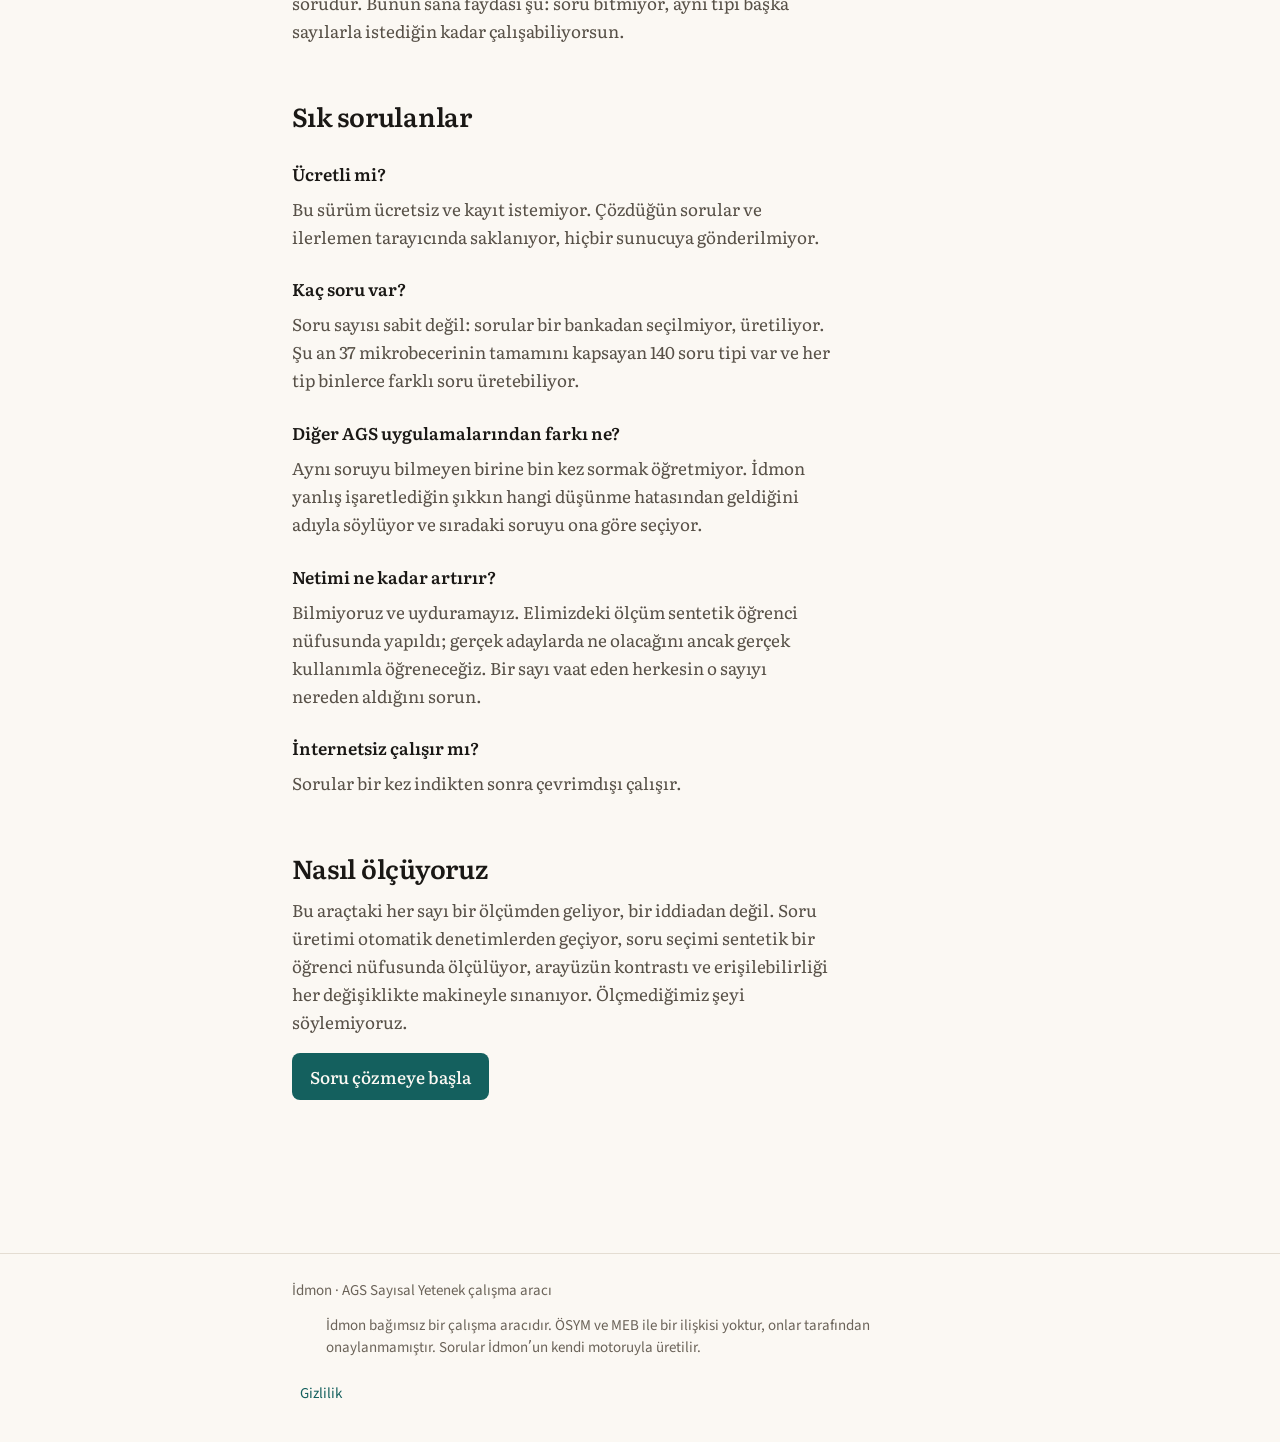
==== commit dbaaeef7: "Yayın: c4d82690f493" ====
--- a/index.html
+++ b/index.html
@@ -26,60 +26,100 @@
     <meta property="og:site_name" content="İdmon" />
     <meta name="twitter:card" content="summary_large_image" />
     <script type="module" crossorigin src="./assets/modulepreload-polyfill-B5Qt9EMX.js"></script>
-    <script type="module" crossorigin src="./assets/sw-register-DZGNT9lE.js"></script>
-    <script type="module" crossorigin src="./assets/landing-hZ0chbPH.js"></script>
-    <link rel="stylesheet" crossorigin href="./assets/sw-register-CZ99RgYZ.css">
+    <script type="module" crossorigin src="./assets/sw-register-Cq_k9NSN.js"></script>
+    <script type="module" crossorigin src="./assets/landing-Ua-ZlCGR.js"></script>
+    <link rel="stylesheet" crossorigin href="./assets/sw-register-BMnH07sv.css">
   </head>
   <body>
     <a class="atla" href="#icerik">İçeriğe atla</a>
+    <!-- KABUK ÜST: ÜRETİLMİŞ — elle düzenlemeyin -->
     <header class="ust">
       <div class="ust-ic">
-        <p class="marka">İdmon</p>
-        <nav class="gezinme">
-          <a href="./calis.html">Çalış</a>
-          <a href="./deneme.html">Deneme</a>
-          <button id="theme-button" type="button" class="button button-secondary" aria-pressed="false">
-            <span class="tema-koyuya">Karanlık tema</span>
-            <span class="tema-aciga">Aydınlık tema</span>
-          </button>
-        </nav>
+        <p class="marka"><img class="marka-ikon" src="./idmon-ikon.svg" width="28" height="28" alt="" /><span class="marka-ad">İdmon</span></p>
+        <button id="theme-button" type="button" class="tema-dugme" aria-pressed="false">
+          <span class="visually-hidden tema-koyuya">Karanlık tema</span>
+          <span class="visually-hidden tema-aciga">Aydınlık tema</span>
+          <svg class="tema-ikon" width="21" height="21" viewBox="0 0 24 24" fill="none" stroke="currentColor" stroke-width="1.7" stroke-linecap="round" stroke-linejoin="round" aria-hidden="true"><path d="M20.5 14.2A8.6 8.6 0 0 1 9.8 3.5a8.6 8.6 0 1 0 10.7 10.7Z"/></svg>
+        </button>
       </div>
     </header>
+    <!-- KABUK ÜST: SON -->
 
     <main id="icerik" class="giris">
-      <h1>AGS Sayısal Yetenek: en çok net kaybettiren test, en çok kazanılabilir olanı.</h1>
+      <h1>Yanlışının hangi hatadan geldiğini söyler.</h1>
 
       <p class="ozet">
-        AGS&rsquo;de Sayısal Yetenek 15 soru ve adayların ortalaması 3,4 net.
-        Yani 15 sorunun 11,6&rsquo;sı masada duruyor. Sözel&rsquo;de masada duran
-        6,7 net var; Sayısal, sınavın en büyük kazanılmamış havuzu.
-      </p>
-
-      <p><a class="button button-primary" href="./calis.html">Soru çözmeye başla</a></p>
+        AGS&rsquo;de Sayısal Yetenek 15 soru, ve adayların ortalaması 3,4 net.
+        Yani 11,6 net masada duruyor: sınavın en büyük kazanılmamış havuzu.
+      </p>
+
+      <p><a class="button button-primary button-genis" href="./calis.html">Soru çözmeye başla</a></p>
       <p class="alt-not">Kayıt yok, ücret yok. Çözdüklerin cihazından çıkmıyor.</p>
 
-      <h2>Bu araç ne yapıyor</h2>
-      <p>
-        Yanlış bir şık işaretlediğinde &ldquo;yanlış&rdquo; demiyor.
-        <strong>Hangi adımda saptığını</strong> söylüyor: yüzdeyi yanlış tabana
-        uyguladın mı, EKOK yerine toplama mı yaptın, grafikte eğimi artış mı
-        sandın. Sonra doğru yolu gösteriyor ve bir sonraki soruyu tam o eksiğe
-        göre seçiyor.
-      </p>
-      <p>
-        Bunun mümkün olmasının sebebi soruların yazılmıyor,
-        <strong>hesaplanıyor</strong> olması. Her yanlış şık rastgele bir sayı
-        değil; adı konmuş bir düşünme hatasının hesaplanmış sonucu. Şıkkı
-        işaretlediğinde sistem hangi hatayı yaptığını zaten biliyor.
-      </p>
-
-      <h2>Neden hesaplanan soru</h2>
-      <p>
-        Cevap tahmin edilmediği için sistem matematiksel olarak yanlış cevap
-        veremez: her sorunun doğrusu üretim sırasında hesaplanıyor ve otomatik
-        denetimlerden geçiyor. Aynı sebeple sorular tükenmiyor; her oturumda
-        yeni bir soru üretilebiliyor.
-      </p>
+      <section class="kanit" aria-label="Teşhis örneği">
+        <p class="kanit-baslik">Yanlış işaretlediğinde bunu görürsün</p>
+        <div class="kanit-kart">
+          <div class="kanit-siklar">
+            <span class="kanit-sik" data-state="chosen-wrong">
+              <span class="kanit-harf" aria-hidden="true">A</span>%85
+            </span>
+            <span class="kanit-sik" data-state="correct">
+              <span class="kanit-harf" aria-hidden="true">E</span>%15
+            </span>
+          </div>
+          <p class="kanit-etiket">Ne oldu</p>
+          <p class="kanit-mesaj">
+            Doğru ilerledin ama ara sonucu verdin; soru başka bir değeri istiyor.
+          </p>
+        </div>
+        <p class="kanit-not">
+          &ldquo;Yanlış&rdquo; demiyor. <strong>Hangi adımda saptığını</strong>
+          söylüyor, sonra bir sonraki soruyu tam o eksiğe göre seçiyor.
+        </p>
+      </section>
+
+      <ul class="sayilar">
+        <li>
+          <span class="sayilar-deger">3,4</span>
+          <span class="sayilar-etiket">adayların ortalama neti</span>
+        </li>
+        <li>
+          <span class="sayilar-deger">15</span>
+          <span class="sayilar-etiket">Sayısal Yetenek sorusu</span>
+        </li>
+        <li>
+          <span class="sayilar-deger" data-claim="sablon">140</span>
+          <span class="sayilar-etiket">soru tipi</span>
+        </li>
+      </ul>
+
+      <h2>Nasıl çalışıyor</h2>
+      <ol class="adimlar">
+        <li>
+          <p class="adim-baslik">Soru yazılmıyor, hesaplanıyor</p>
+          <p class="adim-metin">
+            Her sorunun doğrusu üretim sırasında hesaplanıyor. Hesabın
+            kendisi de denetleniyor: her soru tipi, ondan bağımsız ikinci bir
+            hesapla karşılaştırılıyor ve ikisi ayrışırsa o tip yayına girmiyor.
+            Hesaplanarak üretildiği için sorular tükenmiyor.
+          </p>
+        </li>
+        <li>
+          <p class="adim-baslik">Her yanlış şık bir hatanın sonucu</p>
+          <p class="adim-metin">
+            Şıklar rastgele sayı değil: her biri adı konmuş bir düşünme
+            hatasının hesaplanmış sonucu. İşaretlediğinde sistem hangi hatayı
+            yaptığını zaten biliyor.
+          </p>
+        </li>
+        <li>
+          <p class="adim-baslik">Sıradaki soru sana göre</p>
+          <p class="adim-metin">
+            Ölçtüğü eksiğe göre seçiyor: ne bildiğini tekrar ettiriyor, ne de
+            çözemeyeceğini veriyor.
+          </p>
+        </li>
+      </ol>
 
       <h2>Çıkmış soru kullanmıyoruz</h2>
       <p>
@@ -97,7 +137,7 @@
 
         <dt>Kaç soru var?</dt>
         <dd>Soru sayısı sabit değil: sorular bir bankadan seçilmiyor, üretiliyor.
-          Şu an 37 mikrobecerinin tamamını kapsayan 118 soru tipi var ve her tip
+          Şu an 37 mikrobecerinin tamamını kapsayan 140 soru tipi var ve her tip
           binlerce farklı soru üretebiliyor.</dd>
 
         <dt>Diğer AGS uygulamalarından farkı ne?</dt>
@@ -161,7 +201,7 @@
             {
               "@type": "Question",
               "name": "Kaç soru var?",
-              "acceptedAnswer": { "@type": "Answer", "text": "Soru sayısı sabit değil: sorular bir bankadan seçilmiyor, üretiliyor. 37 mikrobecerinin tamamını kapsayan 118 soru tipi var ve her tip binlerce farklı soru üretebiliyor." }
+              "acceptedAnswer": { "@type": "Answer", "text": "Soru sayısı sabit değil: sorular bir bankadan seçilmiyor, üretiliyor. 37 mikrobecerinin tamamını kapsayan 140 soru tipi var ve her tip binlerce farklı soru üretebiliyor." }
             },
             {
               "@type": "Question",
--- a/assets/sw-register-BMnH07sv.css
+++ b/assets/sw-register-BMnH07sv.css
@@ -0,0 +1 @@
+@font-face{font-family:Literata Variable;font-style:normal;font-weight:200 900;font-display:swap;src:url(./literata-latin-9ys4PBuG.woff2) format("woff2-variations");unicode-range:U+0020,U+0021,U+0022,U+0023,U+0024,U+0025,U+0026,U+0027,U+0028,U+0029,U+002A,U+002B,U+002C,U+002D,U+002E,U+002F,U+0030,U+0031,U+0032,U+0033,U+0034,U+0035,U+0036,U+0037,U+0038,U+0039,U+003A,U+003B,U+003C,U+003D,U+003E,U+003F,U+0040,U+0041,U+0042,U+0043,U+0044,U+0045,U+0046,U+0047,U+0048,U+0049,U+004A,U+004B,U+004C,U+004D,U+004E,U+004F,U+0050,U+0051,U+0052,U+0053,U+0054,U+0055,U+0056,U+0057,U+0058,U+0059,U+005A,U+005B,U+005C,U+005D,U+005E,U+005F,U+0060,U+0061,U+0062,U+0063,U+0064,U+0065,U+0066,U+0067,U+0068,U+0069,U+006A,U+006B,U+006C,U+006D,U+006E,U+006F,U+0070,U+0071,U+0072,U+0073,U+0074,U+0075,U+0076,U+0077,U+0078,U+0079,U+007A,U+007B,U+007C,U+007D,U+007E,U+00B0,U+00B2,U+00B3,U+00B7,U+00B9,U+00C2,U+00C7,U+00CE,U+00D6,U+00D7,U+00DB,U+00DC,U+00E2,U+00E7,U+00EE,U+00F6,U+00F7,U+00FB,U+00FC,U+0131,U+2022,U+2026,U+2212}@font-face{font-family:Literata Variable;font-style:normal;font-weight:200 900;font-display:swap;src:url([data-uri]) format("woff2-variations");unicode-range:U+0020,U+0041,U+011E,U+011F,U+0130,U+015E,U+015F}@font-face{font-family:"Source Sans 3 Variable";font-style:normal;font-weight:200 900;font-display:swap;src:url(./source-sans-3-latin-DWB0Tarz.woff2) format("woff2-variations");unicode-range:U+0020,U+0021,U+0022,U+0023,U+0024,U+0025,U+0026,U+0027,U+0028,U+0029,U+002A,U+002B,U+002C,U+002D,U+002E,U+002F,U+0030,U+0031,U+0032,U+0033,U+0034,U+0035,U+0036,U+0037,U+0038,U+0039,U+003A,U+003B,U+003C,U+003D,U+003E,U+003F,U+0040,U+0041,U+0042,U+0043,U+0044,U+0045,U+0046,U+0047,U+0048,U+0049,U+004A,U+004B,U+004C,U+004D,U+004E,U+004F,U+0050,U+0051,U+0052,U+0053,U+0054,U+0055,U+0056,U+0057,U+0058,U+0059,U+005A,U+005B,U+005C,U+005D,U+005E,U+005F,U+0060,U+0061,U+0062,U+0063,U+0064,U+0065,U+0066,U+0067,U+0068,U+0069,U+006A,U+006B,U+006C,U+006D,U+006E,U+006F,U+0070,U+0071,U+0072,U+0073,U+0074,U+0075,U+0076,U+0077,U+0078,U+0079,U+007A,U+007B,U+007C,U+007D,U+007E,U+00B0,U+00B2,U+00B3,U+00B7,U+00B9,U+00C2,U+00C7,U+00CE,U+00D6,U+00D7,U+00DB,U+00DC,U+00E2,U+00E7,U+00EE,U+00F6,U+00F7,U+00FB,U+00FC,U+0131,U+2022,U+2026,U+2212}@font-face{font-family:"Source Sans 3 Variable";font-style:normal;font-weight:200 900;font-display:swap;src:url([data-uri]) format("woff2-variations");unicode-range:U+0020,U+0041,U+0042,U+011E,U+011F,U+0130,U+015E,U+015F,U+1D50}@font-face{font-family:IBM Plex Mono;font-style:normal;font-weight:400;font-display:swap;src:url(./ibm-plex-mono-latin-BH3qmeBB.woff2) format("woff2");unicode-range:U+0020,U+0021,U+0022,U+0023,U+0024,U+0025,U+0026,U+0027,U+0028,U+0029,U+002A,U+002B,U+002C,U+002D,U+002E,U+002F,U+0030,U+0031,U+0032,U+0033,U+0034,U+0035,U+0036,U+0037,U+0038,U+0039,U+003A,U+003B,U+003C,U+003D,U+003E,U+003F,U+0040,U+0041,U+0042,U+0043,U+0044,U+0045,U+0046,U+0047,U+0048,U+0049,U+004A,U+004B,U+004C,U+004D,U+004E,U+004F,U+0050,U+0051,U+0052,U+0053,U+0054,U+0055,U+0056,U+0057,U+0058,U+0059,U+005A,U+005B,U+005C,U+005D,U+005E,U+005F,U+0060,U+0061,U+0062,U+0063,U+0064,U+0065,U+0066,U+0067,U+0068,U+0069,U+006A,U+006B,U+006C,U+006D,U+006E,U+006F,U+0070,U+0071,U+0072,U+0073,U+0074,U+0075,U+0076,U+0077,U+0078,U+0079,U+007A,U+007B,U+007C,U+007D,U+007E,U+00B0,U+00B2,U+00B3,U+00B7,U+00B9,U+00C2,U+00C7,U+00CE,U+00D6,U+00D7,U+00DB,U+00DC,U+00E2,U+00E7,U+00EE,U+00F6,U+00F7,U+00FB,U+00FC,U+0131,U+2022,U+2026,U+2212}@font-face{font-family:IBM Plex Mono;font-style:normal;font-weight:400;font-display:swap;src:url([data-uri]) format("woff2");unicode-range:U+0020,U+0061,U+0062,U+011E,U+011F,U+0130,U+015E,U+015F}@font-face{font-family:Idmon Simge;font-style:normal;font-weight:400;font-display:swap;src:url(./idmon-simge-CeejV1ci.woff2) format("woff2")}:root{color-scheme:light dark;--color-surface: #FBF8F3;--color-panel: #FFFDFA;--color-inset: #F3EEE5;--color-text: #1A1815;--color-text-secondary: #575047;--color-text-muted: #6B6359;--color-border: #8B847A;--color-border-faint: #E4DDD2;--color-accent: #14605E;--color-on-accent: #FBF8F3;--color-accent-surface: #E3EFEE;--color-accent-pressed: #0E4746;--color-correct: #2F5C3C;--color-correct-surface: #E6EFE7;--color-wrong: #8F4630;--color-wrong-surface: #F6E9E3;--color-focus: #14605E;--type-reading: "Literata Variable", Literata, "Idmon Simge", Georgia, serif;--type-ui: "Source Sans 3 Variable", "Source Sans 3", "Idmon Simge", system-ui, sans-serif;--type-mono: "IBM Plex Mono", "Idmon Simge", ui-monospace, monospace;--size-xs: .7647rem;--size-sm: .8824rem;--size-body: 1rem;--size-lg: 1.2353rem;--size-title3: 1.5294rem;--size-title2: 1.9412rem;--size-title1: 2.4118rem;--line-tight: 1.25;--line-normal: 1.5;--line-reading: 1.65;--weight-normal: 400;--weight-middle: 500;--weight-semi: 600;--weight-bold: 700;--gap-x1: .25rem;--gap-x2: .5rem;--gap-x3: .75rem;--gap-x4: 1rem;--gap-x6: 1.5rem;--gap-x8: 2rem;--gap-x12: 3rem;--gap-x16: 4rem;--round-sm: 4px;--round-middle: 8px;--round-lg: 12px;--round-full: 999px;--motion-fast: .12s;--motion-normal: .2s;--motion-slow: .32s;--motion-easing: cubic-bezier(.2, 0, 0, 1);--touch-min: 44px}@media(prefers-color-scheme:dark){:root:not([data-theme=light]){--color-surface: #1B1A17;--color-panel: #252320;--color-inset: #141312;--color-text: #DCD8D2;--color-text-secondary: #ADA69C;--color-text-muted: #9C948A;--color-border: #7E7971;--color-border-faint: #332F2A;--color-accent: #5FB8B2;--color-on-accent: #12201F;--color-accent-surface: #1E2E2D;--color-accent-pressed: #7FCDC7;--color-correct: #7FB78D;--color-correct-surface: #1F2A21;--color-wrong: #D8927A;--color-wrong-surface: #2E211C;--color-focus: #7FCFC9}}:root[data-theme=dark]{--color-surface: #1B1A17;--color-panel: #252320;--color-inset: #141312;--color-text: #DCD8D2;--color-text-secondary: #ADA69C;--color-text-muted: #9C948A;--color-border: #7E7971;--color-border-faint: #332F2A;--color-accent: #5FB8B2;--color-on-accent: #12201F;--color-accent-surface: #1E2E2D;--color-accent-pressed: #7FCDC7;--color-correct: #7FB78D;--color-correct-surface: #1F2A21;--color-wrong: #D8927A;--color-wrong-surface: #2E211C;--color-focus: #7FCFC9}@media(prefers-reduced-motion:reduce){:root{--motion-fast: .01ms;--motion-normal: .01ms;--motion-slow: .01ms}}*,*:before,*:after{box-sizing:border-box}:root{--nav-height: 4rem;--safe-bottom: env(safe-area-inset-bottom, 0px);--shadow-lift: 0 -10px 34px rgb(0 0 0 / .16);--motion-pulse: 1.6s}html{font-size:17px;-webkit-text-size-adjust:100%;overscroll-behavior-y:contain;-webkit-tap-highlight-color:transparent}body{margin:0;background:var(--color-surface);color:var(--color-text);font-family:var(--type-ui);font-size:var(--size-body);line-height:var(--line-normal);min-height:100vh;min-height:100dvh}:focus-visible{outline:2px solid var(--color-focus);outline-offset:2px;border-radius:var(--round-sm)}.soru-govde:focus-visible{outline:none}.visually-hidden{position:absolute;width:1px;height:1px;margin:-1px;padding:0;border:0;overflow:hidden;clip-path:inset(50%);white-space:nowrap}.atla{position:absolute;left:var(--gap-x4);top:calc(var(--gap-x4) * -4);z-index:2;padding:var(--gap-x3) var(--gap-x4);background:var(--color-accent);color:var(--color-on-accent);border-radius:var(--round-middle);text-decoration:none;transition:top var(--motion-fast) var(--motion-easing)}.atla:focus{top:var(--gap-x4)}.cevrimdisi-bant{position:fixed;inset-inline:0;z-index:9;bottom:calc(var(--nav-height) + var(--safe-bottom));margin:0;padding:var(--gap-x2) var(--gap-x4);background:var(--color-inset);border-block-start:1px solid var(--color-border-faint);color:var(--color-text-secondary);font-size:var(--size-xs);text-align:center}body:not(:has(.alt-gezinme)) .cevrimdisi-bant,body:not(:has(.alt-gezinme)) .guncelleme-bant{bottom:0}.guncelleme-bant{position:fixed;inset-inline:0;z-index:9;bottom:calc(var(--nav-height) + var(--safe-bottom));display:flex;flex-wrap:wrap;gap:var(--gap-x2);align-items:center;justify-content:center;margin:0;padding:var(--gap-x2) var(--gap-x4);background:var(--color-accent-surface);border-block-start:1px solid var(--color-accent);color:var(--color-text-secondary);font-size:var(--size-xs);text-align:center}body:has(.cevrimdisi-bant) .guncelleme-bant{bottom:calc(var(--nav-height) + var(--safe-bottom) + 2.25rem)}.guncelleme-dugme{font:inherit;font-size:var(--size-xs);font-weight:var(--weight-semi);min-block-size:var(--touch-min);display:inline-flex;align-items:center;padding-inline:var(--gap-x3);border:1px solid var(--color-accent);border-radius:var(--round-full);background:transparent;color:var(--color-accent);cursor:pointer;transition:background-color var(--motion-fast) var(--motion-easing)}.guncelleme-dugme:hover{background:var(--color-panel)}h1,h2,h3,p,li,dt,dd,summary,figcaption,.marka-ad{overflow-wrap:break-word}.ornek-kod,.ifade,.iletisim a,code,.hata-ayrinti{overflow-wrap:anywhere}.marka{min-inline-size:var(--touch-min)}.kanit-siklar,.teshis-siklar,.ornek-sik-ust{flex-wrap:wrap}.ornek-sik-metin,.ust-ilerleme{min-inline-size:0}.sayilar{grid-template-columns:repeat(auto-fit,minmax(6.5rem,1fr))}.ust{position:sticky;top:0;z-index:10;border-bottom:1px solid var(--color-border-faint);background:var(--color-surface);padding-block-start:env(safe-area-inset-top)}.ust-ic,#app,#icerik{max-width:44rem;margin:0 auto;inline-size:100%;padding-inline:max(var(--gap-x6),env(safe-area-inset-left)) max(var(--gap-x6),env(safe-area-inset-right))}.ust-ic{display:flex;align-items:center;justify-content:space-between;gap:var(--gap-x3);min-height:56px}#app,#icerik{padding-block:var(--gap-x6) var(--gap-x16)}body:has(.alt-gezinme){padding-block-end:calc(var(--nav-height) + var(--safe-bottom))}body{min-block-size:100dvh;display:flex;flex-direction:column}body>main{flex:1 0 auto}body>*{min-inline-size:0}.yukleniyor{display:flex;flex-direction:column;gap:var(--gap-x3)}.iskelet{display:block;background:var(--color-inset);border-radius:var(--round-middle);animation:iskelet-nabiz var(--motion-pulse) var(--motion-easing) infinite}@media(prefers-reduced-motion:reduce){.iskelet{animation:none}}@keyframes iskelet-nabiz{0%,to{opacity:1}50%{opacity:.55}}.iskelet-cip{inline-size:9rem;block-size:1.5rem;border-radius:var(--round-full)}.iskelet-baslik{inline-size:60%;block-size:2.2rem}.iskelet-satir{block-size:1.4rem}.iskelet-kisa{inline-size:70%}.iskelet-sik{block-size:64px;border-radius:var(--round-lg)}.button{font:inherit;font-weight:var(--weight-middle);display:inline-flex;align-items:center;justify-content:center;text-decoration:none;min-height:var(--touch-min);padding:var(--gap-x2) var(--gap-x4);border-radius:var(--round-middle);border:1px solid transparent;cursor:pointer;transition:background-color var(--motion-fast) var(--motion-easing),border-color var(--motion-fast) var(--motion-easing)}.button-primary{background:var(--color-accent);color:var(--color-on-accent)}.button-secondary{background:transparent;color:var(--color-accent);border-color:var(--color-border)}.button-secondary:hover{background:var(--color-accent-surface)}.button,.sik,.skip-question,.solution-details summary,.atla,.tema-dugme,.alt-oge,.marka{touch-action:manipulation;-webkit-user-select:none;user-select:none;-webkit-touch-callout:none}.ust,.marka,.alt-gezinme,.sayac,.rozet,.sik-harf,.neden-etiket{-webkit-user-select:none;user-select:none}.soru-govde,.teshis-mesaj,.teshis p,.cozum,.ifade,.neden{-webkit-user-select:text;user-select:text}.button-primary:active{background:var(--color-accent-pressed)}.button-secondary:active{background:var(--color-accent-surface)}.sik:active:not(:disabled){border-color:var(--color-accent);background:var(--color-accent-surface)}.skip-question:active{color:var(--color-text)}.solution-details summary:active{color:var(--color-text)}.sayac{display:flex;align-items:center;gap:var(--gap-x2);margin:0 0 var(--gap-x6);font-size:var(--size-sm);color:var(--color-text-muted)}.sayac-ayrac{color:var(--color-border)}.rozet{color:var(--color-text-muted)}.rozet-hazir{color:var(--color-accent)}.soru-govde{font-family:var(--type-reading);font-size:var(--size-lg);line-height:var(--line-reading);font-weight:var(--weight-normal);letter-spacing:0;margin:0 0 var(--gap-x6);text-wrap:pretty}.siklar{list-style:none;margin:0;padding:0;display:grid;gap:var(--gap-x2)}.sik{display:flex;align-items:center;gap:var(--gap-x4);inline-size:100%;min-height:var(--touch-min);padding:var(--gap-x3) var(--gap-x4);border:1px solid var(--color-border);border-radius:var(--round-middle);background:var(--color-panel);color:inherit;text-align:start;cursor:pointer;font-family:var(--type-mono);font-size:var(--size-body);font-variant-numeric:tabular-nums;transition:border-color var(--motion-fast) var(--motion-easing),background-color var(--motion-fast) var(--motion-easing)}.sik:hover:not(:disabled){border-color:var(--color-accent);background:var(--color-accent-surface)}.sik:disabled{cursor:default;opacity:1}.sik-harf{flex:none;inline-size:1.75rem;block-size:1.75rem;display:grid;place-items:center;border:1px solid var(--color-border);border-radius:var(--round-full);font-size:var(--size-sm);font-family:var(--type-ui)}.sik[data-state=correct]{border-color:var(--color-correct);background:var(--color-correct-surface)}.sik[data-state=correct] .sik-harf{border-color:var(--color-correct);color:var(--color-correct)}.sik[data-state=chosen-wrong]{border-color:var(--color-wrong);background:var(--color-wrong-surface)}.sik[data-state=chosen-wrong] .sik-harf{border-color:var(--color-wrong);color:var(--color-wrong)}.skip-question{font:inherit;font-size:var(--size-sm);cursor:pointer;min-height:var(--touch-min);display:inline-flex;align-items:center;justify-content:center;padding:var(--gap-x2) var(--gap-x4);background:none;border:1px solid var(--color-border);border-radius:var(--round-middle);color:var(--color-text-secondary)}.siklar .skip-question{inline-size:100%}.skip-question:hover{color:var(--color-text);background:var(--color-inset)}.calisma{animation:soru-gelis var(--motion-normal) var(--motion-easing)}.calisma[data-answered=true]{animation:none}@keyframes soru-gelis{0%{opacity:0;transform:translateY(6px)}to{opacity:1;transform:none}}.sik,.odak-cip,.alt-oge,.defter-satiri,.teshis-sik,.kanit-sik,.skip-question{transition:background-color var(--motion-fast) var(--motion-easing),border-color var(--motion-fast) var(--motion-easing),color var(--motion-fast) var(--motion-easing)}.yukleniyor{animation:iskelet-cikis var(--motion-fast) var(--motion-easing)}@keyframes iskelet-cikis{0%{opacity:0}to{opacity:1}}@media(prefers-reduced-motion:reduce){.calisma,.yukleniyor{animation:none}}.odak-satiri{display:flex;gap:var(--gap-x2);overflow-x:auto;scrollbar-width:none;margin-block-end:var(--gap-x3);padding-block-end:var(--gap-x1)}.odak-satiri::-webkit-scrollbar{display:none}.odak-cip{flex:none;font:inherit;font-size:var(--size-sm);min-block-size:var(--touch-min);display:inline-flex;align-items:center;padding-inline:var(--gap-x3);border:1px solid var(--color-border-faint);border-radius:var(--round-full);background:var(--color-panel);color:var(--color-text-secondary);white-space:nowrap;cursor:pointer}.odak-cip[aria-pressed=true]{background:var(--color-accent-surface);border-color:var(--color-accent);color:var(--color-accent);font-weight:var(--weight-middle)}.odak-birak{color:var(--color-text-muted)}.defter-listesi{list-style:none;margin:0 0 var(--gap-x8);padding:0}.defter-satiri{padding:var(--gap-x4);margin-block-end:var(--gap-x2);background:var(--color-panel);border:1px solid var(--color-border-faint);border-inline-start:3px solid var(--color-wrong);border-radius:var(--round-lg)}.defter-mesaj{margin:0 0 var(--gap-x2);font-family:var(--type-reading);line-height:var(--line-reading)}.defter-alt{display:flex;flex-wrap:wrap;gap:var(--gap-x3);align-items:center;justify-content:space-between}.defter-sayi{font-family:var(--type-mono);font-size:var(--size-sm);color:var(--color-wrong)}.defter-eylem{display:inline-flex;align-items:center;min-block-size:var(--touch-min);font-size:var(--size-sm);font-weight:var(--weight-middle);color:var(--color-accent);text-decoration:none;border-block-end:1px solid transparent;transition:border-color var(--motion-fast) var(--motion-easing)}.defter-eylem:hover{border-block-end-color:currentColor}.musvedde-tabaka{position:fixed;inset:0;z-index:30}.musvedde-perde{position:absolute;inset:0;background:var(--color-surface);opacity:.62}.musvedde{position:absolute;inset-inline:0;bottom:0;block-size:92vh;display:flex;flex-direction:column;padding:var(--gap-x3) var(--gap-x4);padding-block-end:max(var(--gap-x4),var(--safe-bottom));border-radius:var(--round-lg) var(--round-lg) 0 0;border-block-start:3px solid var(--color-border);background:var(--color-panel);box-shadow:var(--shadow-lift)}@media(min-width:46rem){.musvedde{inset-inline:auto;left:50%;transform:translate(-50%);inline-size:44rem}}.musvedde-soru{flex:0 1 auto;min-block-size:calc(var(--touch-min) * 1.5);max-block-size:26%;overflow-y:auto;overscroll-behavior:contain;margin:0 0 var(--gap-x2);font-size:var(--size-sm);line-height:var(--line-reading);color:var(--color-text-secondary)}.musvedde-tuval{flex:1 1 auto;min-block-size:calc(var(--touch-min) * 3);inline-size:100%;border:1px solid var(--color-border-faint);border-radius:var(--round-middle);background:var(--color-inset);touch-action:none;cursor:crosshair}.musvedde-arac{flex:none;display:flex;flex-wrap:wrap;gap:var(--gap-x2);margin-block-start:var(--gap-x3)}.musvedde-arac .button-secondary{flex:1 1 6rem;min-inline-size:0}.musvedde-arac .button-primary{flex:1 1 100%}.musvedde-ac{margin-block-end:var(--gap-x4)}.musvedde-ac[data-state=used]{border-color:var(--color-border);color:var(--color-text)}.teshis-tabaka{position:fixed;inset:0;z-index:20}.teshis-perde{position:absolute;inset:0;background:var(--color-surface);opacity:.62}.teshis-tabaka>.teshis{position:absolute;inset-inline:0;bottom:0;max-block-size:82vh;overflow-y:auto;overscroll-behavior:contain;padding:var(--gap-x2) var(--gap-x6) var(--gap-x6);padding-block-end:max(var(--gap-x6),var(--safe-bottom));border-radius:var(--round-lg) var(--round-lg) 0 0;border-block-start:3px solid var(--color-border);background:var(--color-panel);box-shadow:var(--shadow-lift);animation:teshis-yukari var(--motion-normal) var(--motion-easing)}@media(min-width:46rem){.teshis-tabaka>.teshis{inset-inline:auto;left:50%;transform:translate(-50%);inline-size:44rem}}@keyframes teshis-yukari{0%{transform:translateY(14px);opacity:0}to{transform:translateY(0);opacity:1}}@media(min-width:46rem){@keyframes teshis-yukari{0%{transform:translate(-50%) translateY(14px);opacity:0}to{transform:translate(-50%) translateY(0);opacity:1}}}.teshis-siklar{display:flex;gap:var(--gap-x2);margin-block-end:var(--gap-x4)}.teshis-sik{flex:1;display:inline-flex;align-items:center;gap:var(--gap-x2);min-block-size:var(--touch-min);padding:var(--gap-x2) var(--gap-x3);border:1.5px solid;border-radius:var(--round-middle);font-family:var(--type-mono);font-size:var(--size-sm);font-variant-numeric:tabular-nums}.teshis-sik[data-state=chosen-wrong]{background:var(--color-wrong-surface);border-color:var(--color-wrong);color:var(--color-wrong)}.teshis-sik[data-state=correct]{background:var(--color-correct-surface);border-color:var(--color-correct);color:var(--color-correct)}.teshis-sik-harf{font-size:var(--size-xs);opacity:.8}:not(.teshis-tabaka)>.teshis{margin-block-start:var(--gap-x6);padding:var(--gap-x5, var(--gap-x4)) var(--gap-x4);border:1px solid var(--color-border-faint);border-block-start:3px solid var(--color-border);border-radius:var(--round-lg);background:var(--color-panel);max-block-size:none;overflow:visible;animation:none;box-shadow:none}:not(.teshis-tabaka)>.teshis .teshis-tutamak{display:none}.teshis-tutamak{display:block;inline-size:100%;block-size:44px;margin:0 0 var(--gap-x1);padding:0;border:0;background:none;cursor:pointer}.teshis-tutamak:before{content:"";display:block;inline-size:38px;block-size:4px;margin:0 auto;border-radius:var(--round-full);background:var(--color-border-faint)}.teshis-tutamak:hover:before{background:var(--color-border)}.teshis-perde{cursor:pointer}.teshis-geri{display:flex;justify-content:center;margin-block-start:var(--gap-x4)}.teshis[data-kind=wrong]{border-block-start-color:var(--color-wrong)}.teshis[data-kind=correct]{border-block-start-color:var(--color-correct)}.teshis-baslik{margin:0 0 var(--gap-x2);font-size:var(--size-xs);text-transform:uppercase;letter-spacing:.06em;font-weight:var(--weight-semi);color:var(--color-text-muted)}.teshis[data-kind=wrong] .teshis-baslik{color:var(--color-wrong)}.teshis[data-kind=correct] .teshis-baslik{color:var(--color-correct)}.teshis p{margin:0 0 var(--gap-x4);line-height:var(--line-reading)}.teshis-mesaj{font-family:var(--type-reading);font-size:var(--size-lg)}.solution-details{margin-block:var(--gap-x4)}.solution-details summary{cursor:pointer;min-height:var(--touch-min);display:flex;align-items:center;font-size:var(--size-sm);font-weight:var(--weight-middle);color:var(--color-accent)}.cozum{margin:var(--gap-x2) 0 0;padding-inline-start:var(--gap-x6)}.cozum-adimli{margin-block:var(--gap-x4)}.cozum-adimli>.cozum{margin-block-start:var(--gap-x3)}.cozum-adimli .cozum li{animation:adim-gelis var(--motion-normal) var(--motion-easing)}@keyframes adim-gelis{0%{opacity:0;transform:translateY(-4px)}to{opacity:1;transform:none}}@media(prefers-reduced-motion:reduce){.cozum-adimli .cozum li{animation:none}}.cozum-eylem{display:flex;flex-wrap:wrap;gap:var(--gap-x3);align-items:center;margin-block-start:var(--gap-x4)}.cozum-hepsi{font:inherit;font-size:var(--size-sm);min-block-size:var(--touch-min);display:inline-flex;align-items:center;padding:0;border:none;background:none;color:var(--color-text-muted);text-decoration:underline;text-underline-offset:3px;cursor:pointer}.cozum-hepsi:hover{color:var(--color-text-secondary)}.cozum li{margin-block-end:var(--gap-x3);line-height:var(--line-reading)}.ifade{display:block;margin-block-start:var(--gap-x1);font-family:var(--type-mono);font-size:var(--size-sm);color:var(--color-text-secondary)}.neden{margin:0 0 var(--gap-x6)!important;padding-block-start:var(--gap-x4);border-block-start:1px solid var(--color-border-faint);font-size:var(--size-sm);color:var(--color-text-secondary)}.neden-etiket{color:var(--color-text-muted)}.ileri{inline-size:100%;justify-content:center;display:flex;align-items:center}.teshis-eylem{display:grid;gap:var(--gap-x2)}.teshis-eylem .tekrar{inline-size:100%;justify-content:center;display:flex;align-items:center}.gorsel{margin:0 0 var(--gap-x6)}.ortak-kok{margin:0 0 var(--gap-x6);padding:var(--gap-x4);border-inline-start:2px solid var(--color-border);background:var(--color-panel);border-radius:0 var(--round-middle) var(--round-middle) 0}.ortak-kok .gorsel{margin:0 0 var(--gap-x3)}.ortak-kok-etiket{margin:0 0 var(--gap-x3);font-size:var(--size-xs);font-weight:var(--weight-semi);color:var(--color-text-muted);letter-spacing:.06em;text-transform:uppercase}.ortak-kok-metin{margin:0;font-family:var(--type-reading);font-size:var(--size-body);line-height:var(--line-reading);text-wrap:pretty}.gorsel figcaption{font-size:var(--size-sm);color:var(--color-text-secondary);margin-block-end:var(--gap-x2)}.gorsel-svg{inline-size:100%;block-size:auto;overflow:visible}.gorsel-eksen{font-family:var(--type-ui);font-size:12px;fill:var(--color-text-muted)}.gorsel-deger{font-family:var(--type-ui);font-size:11px;font-weight:600;fill:var(--color-text)}.gorsel-aciklama{font-family:var(--type-ui);font-size:13px;fill:var(--color-text);dominant-baseline:middle}.gorsel-sarma{overflow-x:auto;margin-block-end:var(--gap-x6);overscroll-behavior-x:contain}.gorsel-tablo{border-collapse:collapse;inline-size:100%;font-size:var(--size-sm)}.gorsel-tablo caption{text-align:start;color:var(--color-text-secondary);padding-block-end:var(--gap-x2)}.gorsel-tablo th,.gorsel-tablo td{padding:var(--gap-x2) var(--gap-x3);border-block-end:1px solid var(--color-border-faint);text-align:start;white-space:nowrap}.gorsel-tablo thead th{color:var(--color-text-muted);font-weight:var(--weight-semi)}.gorsel-tablo td.sayi{font-family:var(--type-mono);font-variant-numeric:tabular-nums;text-align:end}.hata h1{font-family:var(--type-reading);font-size:var(--size-title3);margin-block-end:var(--gap-x3)}.hata-ayrinti{color:var(--color-text-muted);font-size:var(--size-sm)}@media(max-width:40rem){.ust-ic,#app,#icerik{padding-inline:var(--gap-x4)}.soru-govde{font-size:var(--size-body)}.teshis{padding:var(--gap-x4)}}.marka{margin:0;display:inline-flex;align-items:center;gap:var(--gap-x2);min-height:var(--touch-min);color:inherit;text-decoration:none}.marka-ikon{display:block;flex:none}.marka-ad{font-family:var(--type-reading);font-size:var(--size-lg);font-weight:var(--weight-semi);letter-spacing:-.01em}.tema-dugme{flex:none;width:var(--touch-min);height:var(--touch-min);display:inline-flex;align-items:center;justify-content:center;background:none;border:0;padding:0;color:var(--color-text-muted);cursor:pointer;border-radius:var(--round-full);transition:background-color var(--motion-fast) var(--motion-easing)}.tema-dugme:hover,.tema-dugme:active{background:var(--color-inset)}.ust-ilerleme{flex:1;min-width:0;display:flex;flex-direction:column;gap:5px}.ust-ilerleme-satir{display:flex;align-items:baseline;justify-content:space-between;gap:var(--gap-x2)}.ust-ilerleme-etiket{font-size:var(--size-xs);color:var(--color-text-muted);overflow:hidden;text-overflow:ellipsis;white-space:nowrap}.ust-ilerleme-sayi{font-family:var(--type-mono);font-variant-numeric:tabular-nums;font-size:var(--size-xs);color:var(--color-text-secondary)}.ust-ilerleme-yol{height:4px;border-radius:var(--round-full);background:var(--color-border-faint);overflow:hidden}.ust-ilerleme-dolu{height:100%;border-radius:var(--round-full);background:var(--color-accent);transition:width var(--motion-normal) var(--motion-easing)}.alt-gezinme{position:fixed;inset-inline:0;bottom:0;z-index:10;block-size:calc(var(--nav-height) + var(--safe-bottom));display:flex;background:var(--color-panel);border-top:1px solid var(--color-border-faint);padding-inline:var(--gap-x2);padding-block-end:0}.alt-oge{flex:1;display:flex;flex-direction:column;align-items:center;gap:4px;padding-block-start:var(--gap-x2);padding-block-end:max(var(--gap-x3),var(--safe-bottom));min-height:var(--touch-min);text-decoration:none;color:var(--color-text-muted);font-size:var(--size-xs)}.alt-oge[aria-current=page]{color:var(--color-accent);font-weight:var(--weight-semi)}.alt-oge:active{background:var(--color-inset)}.sayfa-baslik{font-family:var(--type-reading);font-size:var(--size-title2);line-height:var(--line-tight);font-weight:var(--weight-semi);letter-spacing:-.015em;margin:0 0 var(--gap-x4)}#icerik h2{font-family:var(--type-reading);font-size:var(--size-title3);font-weight:var(--weight-semi);margin:var(--gap-x12) 0 var(--gap-x2)}.aciklama{color:var(--color-text-secondary);font-size:var(--size-sm);line-height:var(--line-reading);max-width:46ch;margin:0 0 var(--gap-x6)}.tema-aciga{display:none}@media(prefers-color-scheme:dark){:root:not([data-theme=light]) .tema-koyuya{display:none}:root:not([data-theme=light]) .tema-aciga{display:inline}}:root[data-theme=dark] .tema-koyuya{display:none}:root[data-theme=dark] .tema-aciga{display:inline}:root[data-theme=light] .tema-koyuya{display:inline}:root[data-theme=light] .tema-aciga{display:none}.net-kart{margin:0 0 var(--gap-x3);border:1px solid var(--color-border-faint);border-radius:var(--round-lg);background:var(--color-panel);overflow:hidden}.net-bas{display:flex;align-items:baseline;justify-content:center;gap:var(--gap-x2);padding:var(--gap-x8) var(--gap-x4) var(--gap-x6)}.net-deger{font-family:var(--type-mono);font-variant-numeric:tabular-nums;font-size:var(--size-title1);line-height:var(--line-tight);font-weight:var(--weight-semi);letter-spacing:-.02em}.net-etiket{font-size:var(--size-sm);color:var(--color-text-muted)}.sayim{display:flex;flex-wrap:wrap;margin:0;border-block-start:1px solid var(--color-border-faint)}.sayim-hucre{flex:1 1 5rem;min-inline-size:0;padding:var(--gap-x3) var(--gap-x2);text-align:center;border-inline-start:1px solid var(--color-border-faint)}.sayim-hucre:first-child{border-inline-start:none}.sayim dt{font-size:var(--size-xs);color:var(--color-text-muted)}.sayim dd{margin:var(--gap-x1) 0 0;font-family:var(--type-mono);font-variant-numeric:tabular-nums;font-size:var(--size-lg)}.sayim-not{color:var(--color-text-muted);font-size:var(--size-xs);margin:0;line-height:var(--line-reading);max-width:54ch}.yanilgi-listesi,.beceri-liste{list-style:none;margin:0;padding:0}.yanilgi-listesi li{padding:var(--gap-x4);margin-block-end:var(--gap-x2);border-inline-start:3px solid var(--color-wrong);border-radius:0 var(--round-middle) var(--round-middle) 0;background:var(--color-wrong-surface)}.yanilgi-mesaj{margin:0 0 var(--gap-x1);font-family:var(--type-reading);line-height:var(--line-reading)}.yanilgi-ipucu{margin:0;font-size:var(--size-sm);color:var(--color-text-secondary)}.beceri{padding-block:var(--gap-x3);border-block-end:1px solid var(--color-border-faint)}.beceri-ust{display:flex;justify-content:space-between;gap:var(--gap-x3);align-items:baseline}.beceri-ad{font-size:var(--size-sm)}.beceri-sayi{flex:none;font-family:var(--type-mono);font-size:var(--size-xs);color:var(--color-text-muted)}.cubuk{block-size:6px;margin-block-start:var(--gap-x2);background:var(--color-inset);border-radius:var(--round-full);overflow:hidden}.cubuk-dolu{block-size:100%;background:var(--color-accent);border-radius:inherit}.beceri-yuzde,.beceri-belirsiz{margin:var(--gap-x1) 0 0;font-size:var(--size-xs);color:var(--color-text-muted)}.beceri-belirsiz:empty{display:none}.katlanir{margin-block:var(--gap-x4) var(--gap-x8)}.katlanir>summary{display:flex;align-items:center;gap:var(--gap-x2);min-block-size:var(--touch-min);padding:var(--gap-x3) var(--gap-x4);border:1px solid var(--color-border-faint);border-radius:var(--round-middle);background:var(--color-panel);font-size:var(--size-sm);color:var(--color-text-secondary);cursor:pointer;list-style:none;transition:border-color var(--motion-fast) var(--motion-easing),background-color var(--motion-fast) var(--motion-easing)}.katlanir>summary::-webkit-details-marker{display:none}.katlanir>summary:before{content:"";flex:none;inline-size:.5rem;block-size:.5rem;border-inline-end:2px solid currentColor;border-block-end:2px solid currentColor;transform:rotate(-45deg);transition:transform var(--motion-fast) var(--motion-easing)}.katlanir[open]>summary:before{transform:rotate(45deg)}.katlanir>summary:hover{border-color:var(--color-border)}.katlanir[open]>summary{border-end-start-radius:0;border-end-end-radius:0}.katlanir>.beceri-liste{padding-inline:var(--gap-x4);border:1px solid var(--color-border-faint);border-block-start:none;border-end-start-radius:var(--round-middle);border-end-end-radius:var(--round-middle)}.katlanir>.beceri-liste>.beceri:last-child{border-block-end:none}.katlanir>.defter-listesi{margin-block:var(--gap-x3) 0}.uyari{margin-block-start:var(--gap-x8);padding-block-start:var(--gap-x4);border-block-start:1px solid var(--color-border-faint);font-size:var(--size-sm);color:var(--color-text-muted);line-height:var(--line-reading);max-width:54ch}.giris .duvar-baslik,.teshis .teshis-baslik{margin-block:var(--gap-x8) var(--gap-x2)}.giris h1{font-family:var(--type-reading);font-size:var(--size-title1);line-height:var(--line-tight);font-weight:var(--weight-semi);letter-spacing:-.02em;margin:0 0 var(--gap-x6);text-wrap:balance;max-width:20ch}.giris h2{font-family:var(--type-reading);font-size:var(--size-title3);font-weight:var(--weight-semi);letter-spacing:-.01em;margin:var(--gap-x12) 0 var(--gap-x3)}.giris p{font-family:var(--type-reading);font-size:var(--size-body);line-height:var(--line-reading);color:var(--color-text-secondary);max-width:60ch;margin:0 0 var(--gap-x4)}.giris .ozet{font-size:var(--size-lg);color:var(--color-text)}.giris strong{color:var(--color-text);font-weight:var(--weight-semi)}.duvar-baslik{margin:var(--gap-x8) 0 var(--gap-x3);font-size:var(--size-xs);text-transform:uppercase;letter-spacing:.06em;color:var(--color-text-muted)}.duvar-kalanlar{list-style:none;margin:0;padding:0;display:grid;gap:var(--gap-x2)}.duvar-kalanlar li{display:flex;align-items:baseline;gap:var(--gap-x3);font-size:var(--size-sm);color:var(--color-text-secondary)}.duvar-kalanlar li:before{content:"";flex:none;inline-size:.4rem;block-size:.4rem;border-radius:var(--round-full);background:var(--color-correct)}.duvar-urunler{list-style:none;margin:0;padding:0}.duvar-urun{display:flex;flex-wrap:wrap;gap:var(--gap-x3);align-items:center;padding:var(--gap-x4);margin-block-end:var(--gap-x3);border:1px solid var(--color-border-faint);border-radius:var(--round-lg);background:var(--color-panel)}.duvar-urun-ad{flex:1 1 10rem;min-inline-size:0}.duvar-ad{display:block;font-weight:var(--weight-semi)}.duvar-not{display:block;margin-block-start:var(--gap-x1);font-size:var(--size-xs);color:var(--color-text-muted);line-height:var(--line-reading)}.duvar-fiyat{flex:none;font-family:var(--type-mono);font-variant-numeric:tabular-nums;font-size:var(--size-lg)}.duvar-al{flex:none}.duvar-sonuc{flex:1 0 100%;margin:var(--gap-x2) 0 0;font-size:var(--size-xs);line-height:var(--line-reading);color:var(--color-text-secondary)}.gizlilik-ozeti{list-style:none;margin:0 0 var(--gap-x8);padding:0;border:1px solid var(--color-border-faint);border-radius:var(--round-lg);background:var(--color-panel)}.gizlilik-ozeti li{display:flex;flex-wrap:wrap;gap:var(--gap-x1) var(--gap-x4);align-items:baseline;justify-content:space-between;padding:var(--gap-x4);border-block-end:1px solid var(--color-border-faint)}.gizlilik-ozeti li:last-child{border-block-end:none}.gizlilik-baslik{flex:none;font-size:var(--size-sm);color:var(--color-text-muted)}.gizlilik-deger{flex:1 1 12rem;min-inline-size:0;text-align:end;font-weight:var(--weight-middle)}.alt-not{font-family:var(--type-ui)!important;font-size:var(--size-sm)!important;color:var(--color-text-muted)!important}.button-genis{width:100%;max-width:22rem;min-height:54px;font-size:var(--size-lg)}.kanit{margin:var(--gap-x12) 0}.kanit-baslik{font-family:var(--type-ui)!important;font-size:var(--size-xs)!important;font-weight:var(--weight-semi);letter-spacing:.05em;color:var(--color-text-muted)!important;margin:0 0 var(--gap-x2)!important}.kanit-kart{background:var(--color-panel);border:1px solid var(--color-border-faint);border-radius:var(--round-lg);padding:var(--gap-x4)}.kanit-siklar{display:flex;gap:var(--gap-x2);margin-block-end:var(--gap-x3)}.kanit-sik{flex:1;display:inline-flex;align-items:center;gap:var(--gap-x2);padding:var(--gap-x2) var(--gap-x3);border-radius:var(--round-middle);border:1.5px solid;font-family:var(--type-mono);font-variant-numeric:tabular-nums}.kanit-sik[data-state=chosen-wrong]{background:var(--color-wrong-surface);border-color:var(--color-wrong);color:var(--color-wrong)}.kanit-sik[data-state=correct]{background:var(--color-correct-surface);border-color:var(--color-correct);color:var(--color-correct)}.kanit-harf{font-size:var(--size-xs)}.kanit-etiket{font-family:var(--type-ui)!important;font-size:var(--size-xs)!important;font-weight:var(--weight-semi);letter-spacing:.05em;color:var(--color-wrong)!important;margin:0 0 var(--gap-x1)!important}.kanit-mesaj{color:var(--color-text)!important;margin:0!important}.kanit-not{margin-block-start:var(--gap-x3)!important}.sayilar{list-style:none;margin:var(--gap-x8) 0;padding:0;display:grid;grid-template-columns:repeat(3,minmax(0,1fr));gap:var(--gap-x2)}.sayilar li{display:flex;flex-direction:column;align-items:center;gap:2px;padding:var(--gap-x3) var(--gap-x2);background:var(--color-panel);border:1px solid var(--color-border-faint);border-radius:var(--round-lg);text-align:center}.sayilar-deger{font-family:var(--type-reading);font-size:var(--size-title3);font-weight:var(--weight-semi);font-variant-numeric:tabular-nums;color:var(--color-text);line-height:var(--line-tight)}.sayilar-etiket{font-size:var(--size-xs);color:var(--color-text-muted)}.adimlar{list-style:none;margin:0 0 var(--gap-x12);padding:0;counter-reset:adim}.adimlar li{counter-increment:adim;display:grid;grid-template-columns:auto 1fr;gap:var(--gap-x1) var(--gap-x3);margin-block-end:var(--gap-x6)}.adimlar li:before{content:counter(adim);grid-row:1 / span 2;width:28px;height:28px;border-radius:var(--round-full);display:flex;align-items:center;justify-content:center;background:var(--color-accent-surface);color:var(--color-accent);font-family:var(--type-mono);font-size:var(--size-sm)}.adim-baslik{font-family:var(--type-ui)!important;font-weight:var(--weight-semi);color:var(--color-text)!important;margin:0!important;align-self:center}.adim-metin{margin:0!important}.iletisim a{color:var(--color-accent);text-underline-offset:3px;display:inline-flex;align-items:center;min-height:var(--touch-min)}.maliyet-listesi{list-style:none;margin:0 0 var(--gap-x3);padding:0}.maliyet-satiri{display:flex;flex-wrap:wrap;gap:var(--gap-x2) var(--gap-x4);align-items:baseline;justify-content:space-between;padding:var(--gap-x4);margin-block-end:var(--gap-x2);background:var(--color-wrong-surface);border-inline-start:3px solid var(--color-wrong);border-radius:0 var(--round-middle) var(--round-middle) 0}.maliyet-mesaj{flex:1 1 12rem;min-inline-size:0;margin:0;font-family:var(--type-reading);line-height:var(--line-reading)}.maliyet-sayi{flex:none;margin:0;font-family:var(--type-mono);font-variant-numeric:tabular-nums;font-size:var(--size-sm);color:var(--color-wrong);white-space:nowrap}.katlanir>.teshis-dizisi{padding-block-start:var(--gap-x3)}.plan-kart{margin-block-end:var(--gap-x6);border:1px solid var(--color-border-faint);border-radius:var(--round-lg);background:var(--color-panel);overflow:hidden}.plan-bas{display:flex;flex-wrap:wrap;border-block-end:1px solid var(--color-border-faint)}.plan-sayi{flex:1 1 8rem;min-inline-size:0;padding:var(--gap-x6) var(--gap-x3);text-align:center}.plan-deger{display:block;font-family:var(--type-mono);font-variant-numeric:tabular-nums;font-size:var(--size-title2);line-height:var(--line-tight);font-weight:var(--weight-semi)}.plan-etiket{display:block;margin-block-start:var(--gap-x1);font-size:var(--size-sm);color:var(--color-text-muted)}.plan-kart>.deneme-plan{margin:0;padding-inline:var(--gap-x4)}.plan-kart>.deneme-plan li:last-child{border-block-end:none}.plan-eylem{margin:0;padding:var(--gap-x4)}.plan-not{margin:0;font-size:var(--size-sm);color:var(--color-text-secondary);line-height:var(--line-reading);max-width:54ch}.plan-kaynak{margin-block-start:var(--gap-x3);font-size:var(--size-xs);color:var(--color-text-muted)}.deneme-plan{list-style:none;margin:0 0 var(--gap-x6);padding:0}.deneme-plan li{display:flex;justify-content:space-between;gap:var(--gap-x4);align-items:baseline;padding-block:var(--gap-x3);border-block-end:1px solid var(--color-border-faint)}.deneme-plan li{flex-wrap:nowrap}.deneme-konu{font-family:var(--type-reading);min-inline-size:0}.deneme-sayi{font-family:var(--type-mono);font-variant-numeric:tabular-nums;color:var(--color-text-muted);white-space:nowrap}.sik[data-state=chosen]{border-color:var(--color-accent);background:var(--color-panel)}.sik[data-state=chosen] .sik-harf{border-color:var(--color-accent);color:var(--color-accent)}.deneme-gezinme{display:flex;align-items:center;gap:var(--gap-x3);flex-wrap:wrap;margin-block-start:var(--gap-x6)}.soru-govde-kucuk{font-family:var(--type-reading);color:var(--color-text-muted);margin:0 0 var(--gap-x4)}.sss{margin:0}.sss dt{font-family:var(--type-reading);font-weight:var(--weight-semi);margin-block-start:var(--gap-x6)}.sss dd{margin:var(--gap-x2) 0 0;font-family:var(--type-reading);line-height:var(--line-reading);color:var(--color-text-secondary);max-width:60ch}.alt{border-block-start:1px solid var(--color-border-faint);margin-block-start:var(--gap-x16);padding-block:var(--gap-x6);position:sticky;top:100vh;padding-block-end:calc(var(--gap-x6) + var(--safe-bottom))}.alt p{max-width:44rem;margin:0 auto;padding-inline:max(var(--gap-x6),env(safe-area-inset-left)) max(var(--gap-x6),env(safe-area-inset-right));color:var(--color-text-muted);font-size:var(--size-sm)}.alt .alt-bagimsizlik{margin-block-start:var(--gap-x3);max-inline-size:68ch}.alt .alt-baglantilar{margin-block-start:var(--gap-x3)}.alt .alt-baglantilar a{color:var(--color-accent);text-decoration:none;display:inline-flex;align-items:center;justify-content:center;min-height:var(--touch-min);min-inline-size:var(--touch-min);padding-inline:var(--gap-x2)}.alt .alt-baglantilar a:hover{text-decoration:underline;text-underline-offset:3px}@media(max-width:40rem){.giris h1{font-size:var(--size-title2)}.alt p{padding-inline:var(--gap-x4)}}.alan-secici{display:flex;gap:var(--gap-x2);overflow-x:auto;scrollbar-width:none;margin-block:var(--gap-x6) var(--gap-x6);padding-block-end:var(--gap-x1)}.alan-secici::-webkit-scrollbar{display:none}.alan-cip{flex:none;font:inherit;font-size:var(--size-sm);min-block-size:var(--touch-min);display:inline-flex;align-items:center;padding-inline:var(--gap-x4);border:1px solid var(--color-border-faint);border-radius:var(--round-full);background:var(--color-panel);color:var(--color-text-secondary);white-space:nowrap;cursor:pointer;transition:background-color var(--motion-fast) var(--motion-easing),border-color var(--motion-fast) var(--motion-easing),color var(--motion-fast) var(--motion-easing)}.alan-cip[aria-selected=true]{background:var(--color-accent-surface);border-color:var(--color-accent);color:var(--color-accent);font-weight:var(--weight-middle)}.ornek-bas{display:flex;flex-wrap:wrap;gap:var(--gap-x3);align-items:center;justify-content:space-between;margin-block-end:var(--gap-x4);padding-block-end:var(--gap-x3);border-block-end:1px solid var(--color-border-faint)}.ornek-beceri{min-inline-size:0;font-size:var(--size-sm);font-weight:var(--weight-middle);color:var(--color-text-secondary)}.ornek-eylem{flex:none;display:inline-flex;align-items:center;min-block-size:var(--touch-min);font-size:var(--size-sm);font-weight:var(--weight-middle);color:var(--color-accent);text-decoration:none;border-block-end:1px solid transparent;transition:border-color var(--motion-fast) var(--motion-easing)}.ornek-eylem:hover{border-block-end-color:currentColor}.ornek{padding:var(--gap-x6);margin-block-end:var(--gap-x6);border:1px solid var(--color-border-faint);border-radius:var(--round-lg);background:var(--color-panel)}.ornek-govde{font-family:var(--type-reading);font-size:var(--size-lg);line-height:var(--line-reading);margin:0 0 var(--gap-x4);text-wrap:pretty}.ornek-siklar{list-style:none;margin:0 0 var(--gap-x4);padding:0}.ornek-sik{padding:var(--gap-x3) var(--gap-x4);margin-block-end:var(--gap-x2);border-inline-start:3px solid var(--color-border);border-radius:0 var(--round-middle) var(--round-middle) 0;background:var(--color-surface)}.ornek-sik.dogru{border-inline-start-color:var(--color-correct);background:var(--color-correct-surface)}.ornek-sik-ust{display:flex;align-items:center;gap:var(--gap-x3);margin:0 0 var(--gap-x2)}.ornek-sik-metin{font-family:var(--type-mono);font-variant-numeric:tabular-nums;flex:1}.ornek-etiket{flex:none;font-size:var(--size-xs);text-transform:uppercase;letter-spacing:.06em;color:var(--color-text-muted)}.ornek-sik.dogru .ornek-etiket{color:var(--color-correct)}.ornek-teshis{margin:0;line-height:var(--line-reading);font-size:var(--size-sm);color:var(--color-text-secondary)}.ornek-teshis strong{color:var(--color-wrong);font-weight:var(--weight-semi)}.ornek-kod{margin:var(--gap-x2) 0 0;font-family:var(--type-mono);font-size:var(--size-xs);color:var(--color-text-muted)}
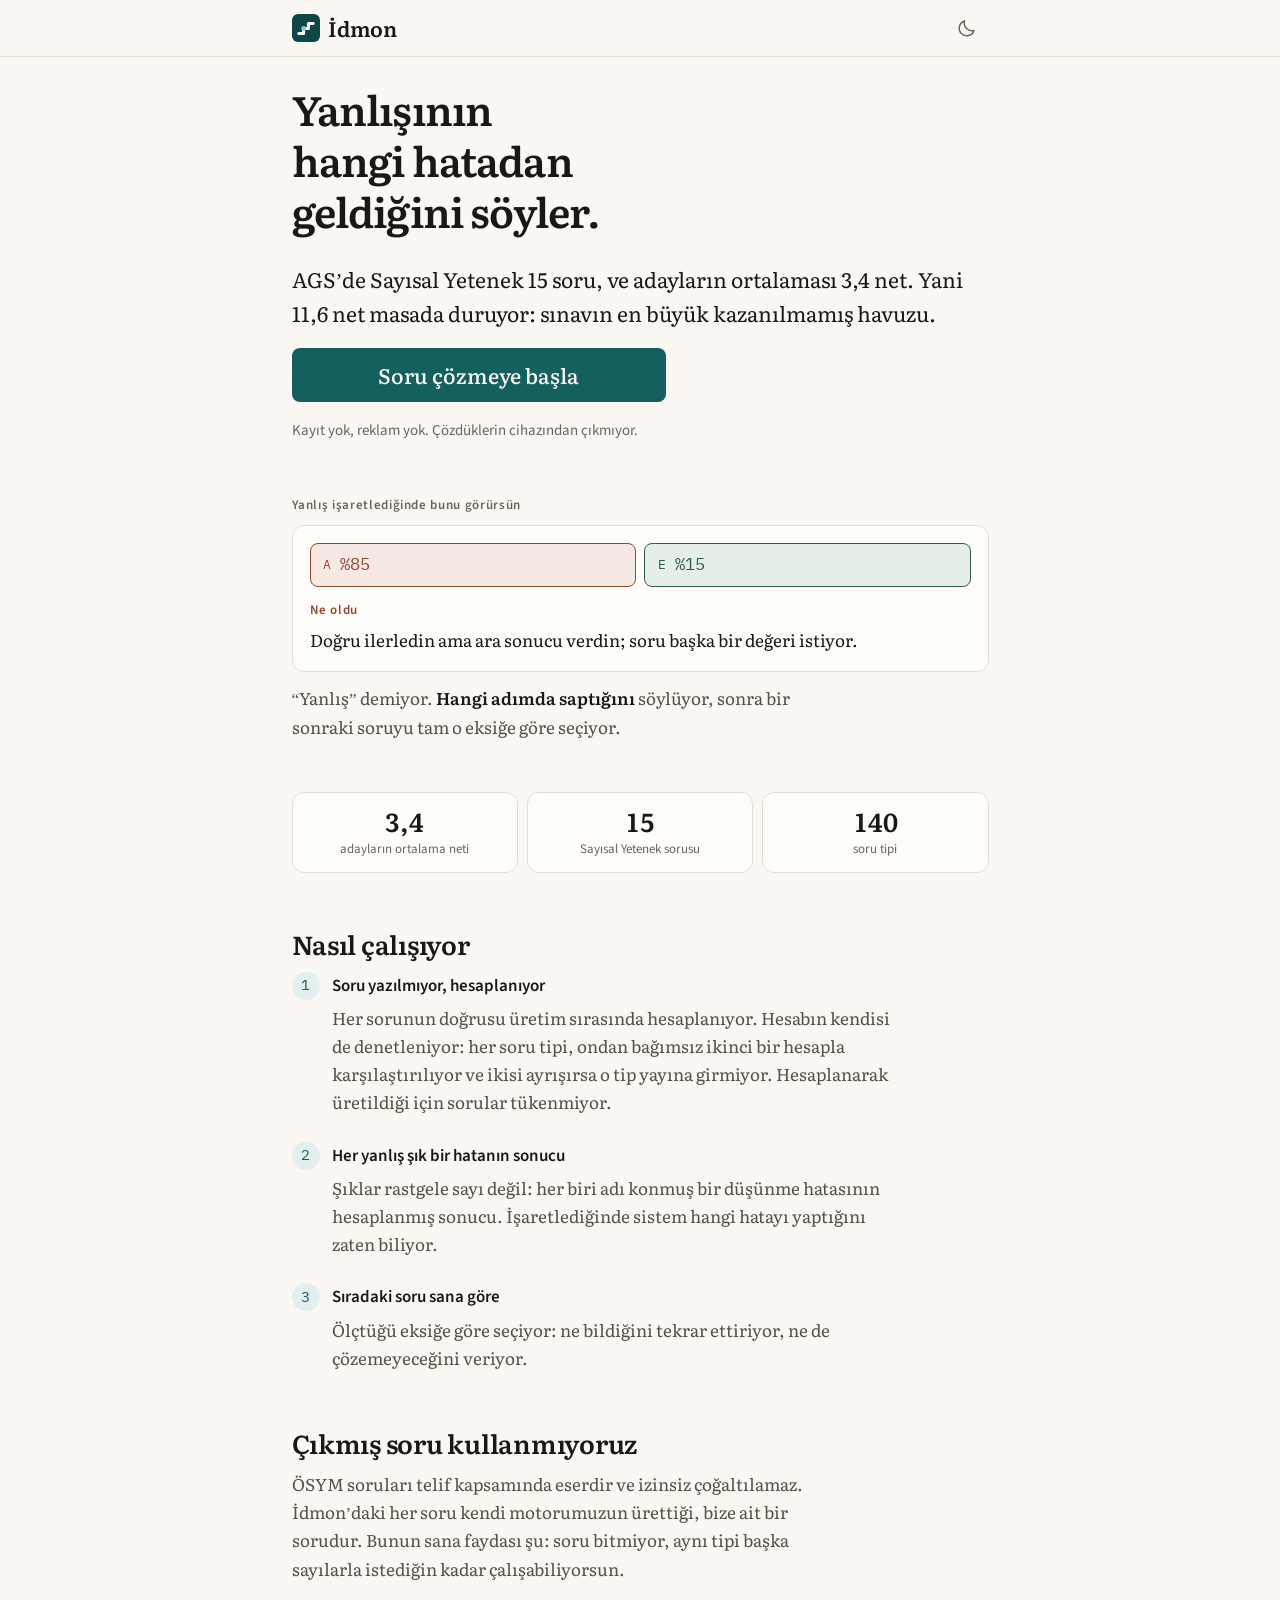
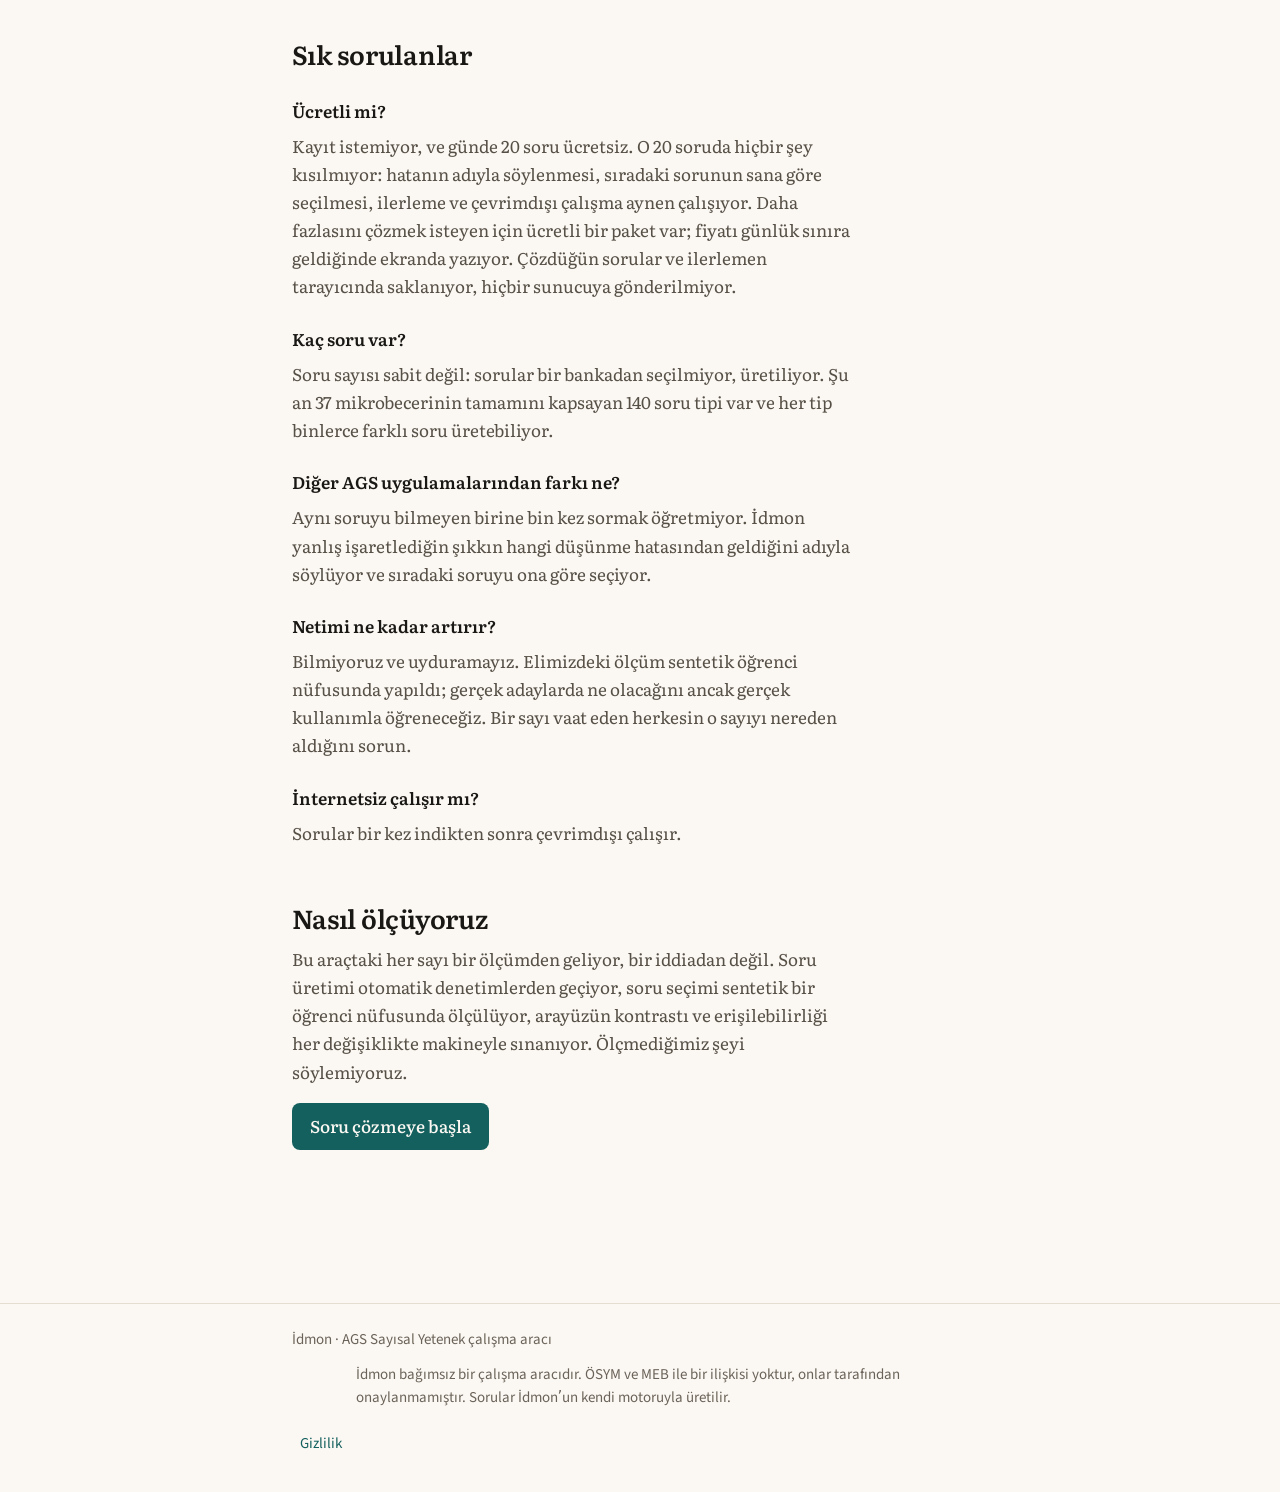
==== commit 8904ff74: "Yayın: 9f25a99277e4 Bu yayın CI'dan değil, yerelden yapıldı: Actions koşumlarına koşucu atanmıyor (r" ====
--- a/index.html
+++ b/index.html
@@ -26,9 +26,9 @@
     <meta property="og:site_name" content="İdmon" />
     <meta name="twitter:card" content="summary_large_image" />
     <script type="module" crossorigin src="./assets/modulepreload-polyfill-B5Qt9EMX.js"></script>
-    <script type="module" crossorigin src="./assets/sw-register-Cq_k9NSN.js"></script>
-    <script type="module" crossorigin src="./assets/landing-Ua-ZlCGR.js"></script>
-    <link rel="stylesheet" crossorigin href="./assets/sw-register-BMnH07sv.css">
+    <script type="module" crossorigin src="./assets/sw-register-BASalIQY.js"></script>
+    <script type="module" crossorigin src="./assets/landing-Dx8dwknW.js"></script>
+    <link rel="stylesheet" crossorigin href="./assets/main-Crgw_AYf.css">
   </head>
   <body>
     <a class="atla" href="#icerik">İçeriğe atla</a>
@@ -54,7 +54,7 @@
       </p>
 
       <p><a class="button button-primary button-genis" href="./calis.html">Soru çözmeye başla</a></p>
-      <p class="alt-not">Kayıt yok, ücret yok. Çözdüklerin cihazından çıkmıyor.</p>
+      <p class="alt-not">Kayıt yok, reklam yok. Çözdüklerin cihazından çıkmıyor.</p>
 
       <section class="kanit" aria-label="Teşhis örneği">
         <p class="kanit-baslik">Yanlış işaretlediğinde bunu görürsün</p>
@@ -132,7 +132,11 @@
       <h2>Sık sorulanlar</h2>
       <dl class="sss">
         <dt>Ücretli mi?</dt>
-        <dd>Bu sürüm ücretsiz ve kayıt istemiyor. Çözdüğün sorular ve ilerlemen
+        <dd>Kayıt istemiyor, ve günde 20 soru ücretsiz. O 20 soruda hiçbir şey
+          kısılmıyor: hatanın adıyla söylenmesi, sıradaki sorunun sana göre
+          seçilmesi, ilerleme ve çevrimdışı çalışma aynen çalışıyor. Daha
+          fazlasını çözmek isteyen için ücretli bir paket var; fiyatı günlük
+          sınıra geldiğinde ekranda yazıyor. Çözdüğün sorular ve ilerlemen
           tarayıcında saklanıyor, hiçbir sunucuya gönderilmiyor.</dd>
 
         <dt>Kaç soru var?</dt>
@@ -196,7 +200,7 @@
             {
               "@type": "Question",
               "name": "İdmon ücretli mi?",
-              "acceptedAnswer": { "@type": "Answer", "text": "Bu sürüm ücretsiz ve kayıt istemiyor. Çözülen sorular ve ilerleme tarayıcıda saklanıyor, sunucuya gönderilmiyor." }
+              "acceptedAnswer": { "@type": "Answer", "text": "Kayıt istemiyor, ve günde 20 soru ücretsiz. O 20 soruda hiçbir şey kısılmıyor: hatanın adıyla söylenmesi, sıradaki sorunun kişiye göre seçilmesi, ilerleme ve çevrimdışı çalışma aynen çalışıyor. Daha fazlasını çözmek isteyen için ücretli bir paket var. Çözülen sorular ve ilerleme tarayıcıda saklanıyor, sunucuya gönderilmiyor." }
             },
             {
               "@type": "Question",
--- a/assets/main-Crgw_AYf.css
+++ b/assets/main-Crgw_AYf.css
@@ -0,0 +1 @@
+@font-face{font-family:Literata Variable;font-style:normal;font-weight:200 900;font-display:swap;src:url(./literata-latin-BasATgVQ.woff2) format("woff2-variations");unicode-range:U+0020,U+0021,U+0022,U+0023,U+0024,U+0025,U+0026,U+0027,U+0028,U+0029,U+002A,U+002B,U+002C,U+002D,U+002E,U+002F,U+0030,U+0031,U+0032,U+0033,U+0034,U+0035,U+0036,U+0037,U+0038,U+0039,U+003A,U+003B,U+003C,U+003D,U+003E,U+003F,U+0040,U+0041,U+0042,U+0043,U+0044,U+0045,U+0046,U+0047,U+0048,U+0049,U+004A,U+004B,U+004C,U+004D,U+004E,U+004F,U+0050,U+0051,U+0052,U+0053,U+0054,U+0055,U+0056,U+0057,U+0058,U+0059,U+005A,U+005B,U+005C,U+005D,U+005E,U+005F,U+0060,U+0061,U+0062,U+0063,U+0064,U+0065,U+0066,U+0067,U+0068,U+0069,U+006A,U+006B,U+006C,U+006D,U+006E,U+006F,U+0070,U+0071,U+0072,U+0073,U+0074,U+0075,U+0076,U+0077,U+0078,U+0079,U+007A,U+007B,U+007C,U+007D,U+007E,U+00B0,U+00B2,U+00B3,U+00B7,U+00B9,U+00C2,U+00C7,U+00CE,U+00D6,U+00D7,U+00DB,U+00DC,U+00E2,U+00E7,U+00EE,U+00F6,U+00F7,U+00FB,U+00FC,U+0131,U+2022,U+2026,U+2212}@font-face{font-family:Literata Variable;font-style:normal;font-weight:200 900;font-display:swap;src:url([data-uri]) format("woff2-variations");unicode-range:U+0020,U+0041,U+011E,U+011F,U+0130,U+015E,U+015F}@font-face{font-family:"Source Sans 3 Variable";font-style:normal;font-weight:200 900;font-display:swap;src:url(./source-sans-3-latin-DMfPFO6Y.woff2) format("woff2-variations");unicode-range:U+0020,U+0021,U+0022,U+0023,U+0024,U+0025,U+0026,U+0027,U+0028,U+0029,U+002A,U+002B,U+002C,U+002D,U+002E,U+002F,U+0030,U+0031,U+0032,U+0033,U+0034,U+0035,U+0036,U+0037,U+0038,U+0039,U+003A,U+003B,U+003C,U+003D,U+003E,U+003F,U+0040,U+0041,U+0042,U+0043,U+0044,U+0045,U+0046,U+0047,U+0048,U+0049,U+004A,U+004B,U+004C,U+004D,U+004E,U+004F,U+0050,U+0051,U+0052,U+0053,U+0054,U+0055,U+0056,U+0057,U+0058,U+0059,U+005A,U+005B,U+005C,U+005D,U+005E,U+005F,U+0060,U+0061,U+0062,U+0063,U+0064,U+0065,U+0066,U+0067,U+0068,U+0069,U+006A,U+006B,U+006C,U+006D,U+006E,U+006F,U+0070,U+0071,U+0072,U+0073,U+0074,U+0075,U+0076,U+0077,U+0078,U+0079,U+007A,U+007B,U+007C,U+007D,U+007E,U+00B0,U+00B2,U+00B3,U+00B7,U+00B9,U+00C2,U+00C7,U+00CE,U+00D6,U+00D7,U+00DB,U+00DC,U+00E2,U+00E7,U+00EE,U+00F6,U+00F7,U+00FB,U+00FC,U+0131,U+2022,U+2026,U+2212}@font-face{font-family:"Source Sans 3 Variable";font-style:normal;font-weight:200 900;font-display:swap;src:url([data-uri]) format("woff2-variations");unicode-range:U+0020,U+0041,U+0042,U+011E,U+011F,U+0130,U+015E,U+015F,U+1D50}@font-face{font-family:IBM Plex Mono;font-style:normal;font-weight:400;font-display:swap;src:url(./ibm-plex-mono-latin-tGyg1eMc.woff2) format("woff2");unicode-range:U+0020,U+0021,U+0022,U+0023,U+0024,U+0025,U+0026,U+0027,U+0028,U+0029,U+002A,U+002B,U+002C,U+002D,U+002E,U+002F,U+0030,U+0031,U+0032,U+0033,U+0034,U+0035,U+0036,U+0037,U+0038,U+0039,U+003A,U+003B,U+003C,U+003D,U+003E,U+003F,U+0040,U+0041,U+0042,U+0043,U+0044,U+0045,U+0046,U+0047,U+0048,U+0049,U+004A,U+004B,U+004C,U+004D,U+004E,U+004F,U+0050,U+0051,U+0052,U+0053,U+0054,U+0055,U+0056,U+0057,U+0058,U+0059,U+005A,U+005B,U+005C,U+005D,U+005E,U+005F,U+0060,U+0061,U+0062,U+0063,U+0064,U+0065,U+0066,U+0067,U+0068,U+0069,U+006A,U+006B,U+006C,U+006D,U+006E,U+006F,U+0070,U+0071,U+0072,U+0073,U+0074,U+0075,U+0076,U+0077,U+0078,U+0079,U+007A,U+007B,U+007C,U+007D,U+007E,U+00B0,U+00B2,U+00B3,U+00B7,U+00B9,U+00C2,U+00C7,U+00CE,U+00D6,U+00D7,U+00DB,U+00DC,U+00E2,U+00E7,U+00EE,U+00F6,U+00F7,U+00FB,U+00FC,U+0131,U+2022,U+2026,U+2212}@font-face{font-family:IBM Plex Mono;font-style:normal;font-weight:400;font-display:swap;src:url([data-uri]) format("woff2");unicode-range:U+0020,U+0061,U+0062,U+011E,U+011F,U+0130,U+015E,U+015F}@font-face{font-family:Idmon Simge;font-style:normal;font-weight:400;font-display:swap;src:url(./idmon-simge-CeejV1ci.woff2) format("woff2")}:root{color-scheme:light dark;--color-surface: #FBF8F3;--color-panel: #FFFDFA;--color-inset: #F3EEE5;--color-text: #1A1815;--color-text-secondary: #575047;--color-text-muted: #6B6359;--color-border: #8B847A;--color-border-faint: #E4DDD2;--color-accent: #14605E;--color-on-accent: #FBF8F3;--color-accent-surface: #E3EFEE;--color-accent-pressed: #0E4746;--color-correct: #2F5C3C;--color-correct-surface: #E6EFE7;--color-wrong: #8F4630;--color-wrong-surface: #F6E9E3;--color-focus: #14605E;--type-reading: "Literata Variable", Literata, "Idmon Simge", Georgia, serif;--type-ui: "Source Sans 3 Variable", "Source Sans 3", "Idmon Simge", system-ui, sans-serif;--type-mono: "IBM Plex Mono", "Idmon Simge", ui-monospace, monospace;--size-xs: .7647rem;--size-sm: .8824rem;--size-body: 1rem;--size-lg: 1.2353rem;--size-title3: 1.5294rem;--size-title2: 1.9412rem;--size-title1: 2.4118rem;--line-tight: 1.25;--line-normal: 1.5;--line-reading: 1.65;--weight-normal: 400;--weight-middle: 500;--weight-semi: 600;--weight-bold: 700;--gap-x1: .25rem;--gap-x2: .5rem;--gap-x3: .75rem;--gap-x4: 1rem;--gap-x6: 1.5rem;--gap-x8: 2rem;--gap-x12: 3rem;--gap-x16: 4rem;--round-sm: 4px;--round-middle: 8px;--round-lg: 12px;--round-full: 999px;--motion-fast: .12s;--motion-normal: .2s;--motion-slow: .32s;--motion-easing: cubic-bezier(.2, 0, 0, 1);--opacity-disabled: .45;--opacity-muted: .55;--opacity-veiled: .8;--measure-prose: 62ch;--measure-question: 54ch;--measure-narrow: 20ch;--touch-min: 44px}@media(prefers-color-scheme:dark){:root:not([data-theme=light]){--color-surface: #1B1A17;--color-panel: #252320;--color-inset: #141312;--color-text: #DCD8D2;--color-text-secondary: #ADA69C;--color-text-muted: #9C948A;--color-border: #7E7971;--color-border-faint: #332F2A;--color-accent: #5FB8B2;--color-on-accent: #12201F;--color-accent-surface: #1E2E2D;--color-accent-pressed: #7FCDC7;--color-correct: #7FB78D;--color-correct-surface: #1F2A21;--color-wrong: #D8927A;--color-wrong-surface: #2E211C;--color-focus: #7FCFC9}}:root[data-theme=dark]{--color-surface: #1B1A17;--color-panel: #252320;--color-inset: #141312;--color-text: #DCD8D2;--color-text-secondary: #ADA69C;--color-text-muted: #9C948A;--color-border: #7E7971;--color-border-faint: #332F2A;--color-accent: #5FB8B2;--color-on-accent: #12201F;--color-accent-surface: #1E2E2D;--color-accent-pressed: #7FCDC7;--color-correct: #7FB78D;--color-correct-surface: #1F2A21;--color-wrong: #D8927A;--color-wrong-surface: #2E211C;--color-focus: #7FCFC9}@media(prefers-reduced-motion:reduce){:root{--motion-fast: .01ms;--motion-normal: .01ms;--motion-slow: .01ms}}*,*:before,*:after{box-sizing:border-box}:root{--nav-height: 4rem;--safe-bottom: env(safe-area-inset-bottom, 0px);--shadow-lift: 0 -10px 34px rgb(0 0 0 / .16);--motion-pulse: 1.6s}html{font-size:17px;-webkit-text-size-adjust:100%;overscroll-behavior-y:contain;-webkit-tap-highlight-color:transparent}body{margin:0;background:var(--color-surface);color:var(--color-text);font-family:var(--type-ui);font-size:var(--size-body);line-height:var(--line-normal);min-height:100vh;min-height:100dvh}:focus-visible{outline:2px solid var(--color-focus);outline-offset:2px;border-radius:var(--round-sm)}.soru-govde:focus-visible{outline:none}.visually-hidden{position:absolute;width:1px;height:1px;margin:-1px;padding:0;border:0;overflow:hidden;clip-path:inset(50%);white-space:nowrap}.atla{position:absolute;left:var(--gap-x4);top:calc(var(--gap-x4) * -4);z-index:2;padding:var(--gap-x3) var(--gap-x4);background:var(--color-accent);color:var(--color-on-accent);border-radius:var(--round-middle);text-decoration:none;transition:top var(--motion-fast) var(--motion-easing)}.atla:focus{top:var(--gap-x4)}.bant-yigin{position:fixed;inset-inline:0;z-index:9;inset-block-end:calc(var(--nav-height) + var(--safe-bottom));display:flex;flex-direction:column}body:not(:has(.alt-gezinme)) .bant-yigin{inset-block-end:var(--safe-bottom)}body[data-bant=var]{padding-block-end:var(--gap-x16)}.cevrimdisi-bant,.guncelleme-bant{display:flex;flex-wrap:wrap;gap:var(--gap-x2);align-items:center;justify-content:center;margin:0;padding:var(--gap-x2) var(--gap-x4);border-block-start:1px solid var(--color-border-faint);color:var(--color-text-secondary);font-size:var(--size-xs);line-height:var(--line-reading);text-align:center}.cevrimdisi-bant{background:var(--color-inset)}.guncelleme-bant{background:var(--color-accent-surface);border-block-start-color:var(--color-accent)}.guncelleme-metin{flex:1 1 auto;min-inline-size:0}.guncelleme-dugme{font-weight:var(--weight-semi);flex:none}.guncelleme-kapat{flex:none;font-size:var(--size-sm)}h1,h2,h3,p,li,dt,dd,summary,figcaption,.marka-ad{overflow-wrap:break-word}.ornek-kod,.ifade,.iletisim a,code,.hata-ayrinti{overflow-wrap:anywhere}.marka{min-inline-size:var(--touch-min)}.kanit-siklar,.teshis-siklar,.ornek-sik-ust{flex-wrap:wrap}.ornek-sik-metin,.ust-ilerleme{min-inline-size:0}.sayilar{grid-template-columns:repeat(auto-fit,minmax(6.5rem,1fr))}.ust{position:sticky;top:0;z-index:10;border-bottom:1px solid var(--color-border-faint);background:var(--color-surface);padding-block-start:env(safe-area-inset-top)}.ust-ic,#app,#icerik{max-width:44rem;margin:0 auto;inline-size:100%;padding-inline:max(var(--gap-x6),env(safe-area-inset-left)) max(var(--gap-x6),env(safe-area-inset-right))}.ust-ic{display:flex;align-items:center;justify-content:space-between;gap:var(--gap-x3);min-height:56px}#app,#icerik{padding-block:var(--gap-x6) var(--gap-x16)}body:has(.alt-gezinme){padding-block-end:calc(var(--nav-height) + var(--safe-bottom))}body{min-block-size:100dvh;display:flex;flex-direction:column}body>main{flex:1 0 auto}body>*{min-inline-size:0}.yukleniyor{display:flex;flex-direction:column;gap:var(--gap-x3)}.iskelet{display:block;background:var(--color-inset);border-radius:var(--round-middle);animation:iskelet-nabiz var(--motion-pulse) var(--motion-easing) infinite}@media(prefers-reduced-motion:reduce){.iskelet{animation:none}}@keyframes iskelet-nabiz{0%,to{opacity:1}50%{opacity:var(--opacity-muted)}}.iskelet-cip{inline-size:9rem;block-size:1.5rem;border-radius:var(--round-full)}.iskelet-baslik{inline-size:60%;block-size:2.2rem}.iskelet-satir{block-size:1.4rem}.iskelet-kisa{inline-size:70%}.iskelet-sik{block-size:64px;border-radius:var(--round-lg)}.button{font:inherit;font-weight:var(--weight-middle);display:inline-flex;align-items:center;justify-content:center;text-decoration:none;min-height:var(--touch-min);padding:var(--gap-x2) var(--gap-x4);border-radius:var(--round-middle);border:1px solid transparent;cursor:pointer;transition:background-color var(--motion-fast) var(--motion-easing),border-color var(--motion-fast) var(--motion-easing)}.button-primary{background:var(--color-accent);color:var(--color-on-accent)}.button-primary:hover:not(:disabled){background:var(--color-accent-pressed)}.button-secondary{background:transparent;color:var(--color-accent);border-color:var(--color-border)}.button-secondary:hover:not(:disabled){background:var(--color-accent-surface);border-color:var(--color-accent)}.button-quiet{background:transparent;color:var(--color-accent);padding:var(--gap-x1) var(--gap-x2)}.button-quiet:hover:not(:disabled){background:var(--color-accent-surface)}.button-destructive{background:transparent;color:var(--color-wrong);border-color:var(--color-wrong)}.button-destructive:hover:not(:disabled){background:var(--color-wrong-surface)}.button:disabled,.button[aria-disabled=true]{cursor:not-allowed;opacity:var(--opacity-disabled);background:var(--color-inset);color:var(--color-text-muted);border-color:var(--color-border-faint)}.button[aria-busy=true]{cursor:progress;position:relative;overflow:hidden}.button[aria-busy=true]:after{content:"";position:absolute;inset-block-end:0;inset-inline-start:0;block-size:2px;inline-size:40%;background:currentColor;animation:dugme-mesgul var(--motion-pulse) var(--motion-easing) infinite}@keyframes dugme-mesgul{0%{transform:translate(-100%)}to{transform:translate(350%)}}@media(prefers-reduced-motion:reduce){.button[aria-busy=true]:after{animation:none;inline-size:100%;opacity:var(--opacity-muted)}}.eylem-satiri{display:flex;flex-wrap:wrap;gap:var(--gap-x2);margin:var(--gap-x6) 0 0}.eylem-satiri>*{flex:0 1 auto}.sik-metin{flex:1;min-inline-size:0}.button,.sik,.skip-question,.solution-details summary,.atla,.tema-dugme,.alt-oge,.marka{touch-action:manipulation;-webkit-user-select:none;user-select:none;-webkit-touch-callout:none}.ust,.marka,.alt-gezinme,.sayac,.rozet,.sik-harf,.neden-etiket{-webkit-user-select:none;user-select:none}.soru-govde,.teshis-mesaj,.teshis p,.cozum,.ifade,.neden{-webkit-user-select:text;user-select:text}.button-primary:active{background:var(--color-accent-pressed)}.button-secondary:active,.button-quiet:active{background:var(--color-accent-surface)}.button-destructive:active{background:var(--color-wrong-surface)}.sik:active:not(:disabled){border-color:var(--color-accent);background:var(--color-accent-surface)}.skip-question:active{color:var(--color-text)}.solution-details summary:active{color:var(--color-text)}.sayac{display:flex;align-items:center;gap:var(--gap-x2);margin:0 0 var(--gap-x6);font-size:var(--size-sm);color:var(--color-text-muted)}.sayac-ayrac{color:var(--color-border)}.rozet{color:var(--color-text-muted)}.rozet-hazir{color:var(--color-accent)}.soru-govde{font-family:var(--type-reading);font-size:var(--size-lg);line-height:var(--line-reading);font-weight:var(--weight-normal);letter-spacing:0;margin:0 0 var(--gap-x6);text-wrap:pretty}.siklar{list-style:none;margin:0;padding:0;display:grid;gap:var(--gap-x2)}.sik{display:flex;align-items:center;gap:var(--gap-x4);inline-size:100%;min-height:var(--touch-min);padding:var(--gap-x3) var(--gap-x4);border:1px solid var(--color-border);border-radius:var(--round-middle);background:var(--color-panel);color:inherit;text-align:start;cursor:pointer;font-family:var(--type-mono);font-size:var(--size-body);font-variant-numeric:tabular-nums;transition:border-color var(--motion-fast) var(--motion-easing),background-color var(--motion-fast) var(--motion-easing)}.sik:hover:not(:disabled){border-color:var(--color-accent);background:var(--color-accent-surface)}.sik:disabled{cursor:default;opacity:1}.sik-harf{flex:none;inline-size:1.75rem;block-size:1.75rem;display:grid;place-items:center;border:1px solid var(--color-border);border-radius:var(--round-full);font-size:var(--size-sm);font-family:var(--type-ui)}.sik[data-state=correct]{border-color:var(--color-correct);background:var(--color-correct-surface)}.sik[data-state=correct] .sik-harf{border-color:var(--color-correct);color:var(--color-correct)}.sik[data-state=chosen-wrong]{border-color:var(--color-wrong);background:var(--color-wrong-surface)}.sik[data-state=chosen-wrong] .sik-harf{border-color:var(--color-wrong);color:var(--color-wrong)}.skip-question{font:inherit;font-size:var(--size-sm);cursor:pointer;min-height:var(--touch-min);display:inline-flex;align-items:center;justify-content:center;padding:var(--gap-x2) var(--gap-x4);background:none;border:1px solid var(--color-border);border-radius:var(--round-middle);color:var(--color-text-secondary)}.siklar .skip-question{inline-size:100%}.skip-question:hover{color:var(--color-text);background:var(--color-inset)}.calisma{animation:soru-gelis var(--motion-normal) var(--motion-easing)}.calisma[data-answered=true]{animation:none}@keyframes soru-gelis{0%{opacity:0;transform:translateY(6px)}to{opacity:1;transform:none}}.sik,.odak-cip,.alt-oge,.defter-satiri,.teshis-sik,.kanit-sik,.skip-question{transition:background-color var(--motion-fast) var(--motion-easing),border-color var(--motion-fast) var(--motion-easing),color var(--motion-fast) var(--motion-easing)}.yukleniyor{animation:iskelet-cikis var(--motion-fast) var(--motion-easing)}@keyframes iskelet-cikis{0%{opacity:0}to{opacity:1}}@media(prefers-reduced-motion:reduce){.calisma,.yukleniyor{animation:none}}.odak-satiri{display:flex;gap:var(--gap-x2);overflow-x:auto;scrollbar-width:none;margin-block-end:var(--gap-x3);padding-block-end:var(--gap-x1)}.odak-satiri::-webkit-scrollbar{display:none}.odak-cip{flex:none;font:inherit;font-size:var(--size-sm);min-block-size:var(--touch-min);display:inline-flex;align-items:center;padding-inline:var(--gap-x3);border:1px solid var(--color-border-faint);border-radius:var(--round-full);background:var(--color-panel);color:var(--color-text-secondary);white-space:nowrap;cursor:pointer}.odak-cip[aria-pressed=true]{background:var(--color-accent-surface);border-color:var(--color-accent);color:var(--color-accent);font-weight:var(--weight-middle)}.odak-birak{color:var(--color-text-muted)}.defter-listesi{list-style:none;margin:0 0 var(--gap-x8);padding:0}.defter-satiri{padding:var(--gap-x4);margin-block-end:var(--gap-x2);background:var(--color-panel);border:1px solid var(--color-border-faint);border-inline-start:3px solid var(--color-wrong);border-radius:var(--round-lg)}.defter-mesaj{margin:0 0 var(--gap-x2);font-family:var(--type-reading);line-height:var(--line-reading)}.defter-alt{display:flex;flex-wrap:wrap;gap:var(--gap-x3);align-items:center;justify-content:space-between}.defter-sayi{font-family:var(--type-mono);font-size:var(--size-sm);color:var(--color-wrong)}.defter-eylem{display:inline-flex;align-items:center;min-block-size:var(--touch-min);font-size:var(--size-sm);font-weight:var(--weight-middle);color:var(--color-accent);text-decoration:none;border-block-end:1px solid transparent;transition:border-color var(--motion-fast) var(--motion-easing)}.defter-eylem:hover{border-block-end-color:currentColor}.musvedde-tabaka{position:fixed;inset:0;z-index:30}.musvedde-perde{position:absolute;inset:0;background:var(--color-surface);opacity:var(--opacity-muted)}.musvedde{position:absolute;inset-inline:0;bottom:0;block-size:92vh;display:flex;flex-direction:column;padding:var(--gap-x3) var(--gap-x4);padding-block-end:max(var(--gap-x4),var(--safe-bottom));border-radius:var(--round-lg) var(--round-lg) 0 0;border-block-start:3px solid var(--color-border);background:var(--color-panel);box-shadow:var(--shadow-lift)}@media(min-width:46rem){.musvedde{inset-inline:auto;left:50%;transform:translate(-50%);inline-size:44rem}}.musvedde-soru{flex:0 1 auto;min-block-size:calc(var(--touch-min) * 1.5);max-block-size:26%;overflow-y:auto;overscroll-behavior:contain;margin:0 0 var(--gap-x2);font-size:var(--size-sm);line-height:var(--line-reading);color:var(--color-text-secondary)}.musvedde-tuval{flex:1 1 auto;min-block-size:calc(var(--touch-min) * 3);inline-size:100%;border:1px solid var(--color-border-faint);border-radius:var(--round-middle);background:var(--color-inset);touch-action:none;cursor:crosshair}.musvedde-arac{flex:none;display:flex;flex-wrap:wrap;gap:var(--gap-x2);margin-block-start:var(--gap-x3)}.musvedde-arac .button-secondary{flex:1 1 6rem;min-inline-size:0}.musvedde-arac .button-primary{flex:1 1 100%}.musvedde-ac{margin-block-end:var(--gap-x4)}.musvedde-ac[data-state=used]{border-color:var(--color-border);color:var(--color-text)}.teshis-tabaka{position:fixed;inset:0;z-index:20}.teshis-perde{position:absolute;inset:0;background:var(--color-surface);opacity:var(--opacity-muted)}.teshis-tabaka>.teshis{position:absolute;inset-inline:0;bottom:0;max-block-size:82vh;overflow-y:auto;overscroll-behavior:contain;padding:var(--gap-x2) var(--gap-x6) var(--gap-x6);padding-block-end:max(var(--gap-x6),var(--safe-bottom));border-radius:var(--round-lg) var(--round-lg) 0 0;border-block-start:3px solid var(--color-border);background:var(--color-panel);box-shadow:var(--shadow-lift);animation:teshis-yukari var(--motion-normal) var(--motion-easing)}@media(min-width:46rem){.teshis-tabaka>.teshis{inset-inline:auto;left:50%;transform:translate(-50%);inline-size:44rem}}@keyframes teshis-yukari{0%{transform:translateY(14px);opacity:0}to{transform:translateY(0);opacity:1}}@media(min-width:46rem){@keyframes teshis-yukari{0%{transform:translate(-50%) translateY(14px);opacity:0}to{transform:translate(-50%) translateY(0);opacity:1}}}.teshis-siklar{display:flex;gap:var(--gap-x2);margin-block-end:var(--gap-x4)}.teshis-sik{flex:1;display:inline-flex;align-items:center;gap:var(--gap-x2);min-block-size:var(--touch-min);padding:var(--gap-x2) var(--gap-x3);border:1.5px solid;border-radius:var(--round-middle);font-family:var(--type-mono);font-size:var(--size-sm);font-variant-numeric:tabular-nums}.teshis-sik[data-state=chosen-wrong]{background:var(--color-wrong-surface);border-color:var(--color-wrong);color:var(--color-wrong)}.teshis-sik[data-state=correct]{background:var(--color-correct-surface);border-color:var(--color-correct);color:var(--color-correct)}.teshis-sik-harf{font-size:var(--size-xs);opacity:var(--opacity-veiled)}:not(.teshis-tabaka)>.teshis{margin-block-start:var(--gap-x6);padding:var(--gap-x5, var(--gap-x4)) var(--gap-x4);border:1px solid var(--color-border-faint);border-block-start:3px solid var(--color-border);border-radius:var(--round-lg);background:var(--color-panel);max-block-size:none;overflow:visible;animation:none;box-shadow:none}:not(.teshis-tabaka)>.teshis .teshis-tutamak{display:none}.teshis-tutamak{display:block;inline-size:100%;block-size:44px;margin:0 0 var(--gap-x1);padding:0;border:0;background:none;cursor:pointer}.teshis-tutamak:before{content:"";display:block;inline-size:38px;block-size:4px;margin:0 auto;border-radius:var(--round-full);background:var(--color-border-faint)}.teshis-tutamak:hover:before{background:var(--color-border)}.teshis-perde{cursor:pointer}.teshis-geri{display:flex;justify-content:center;margin-block-start:var(--gap-x4)}.teshis[data-kind=wrong]{border-block-start-color:var(--color-wrong)}.teshis[data-kind=correct]{border-block-start-color:var(--color-correct)}.teshis-baslik{margin:0 0 var(--gap-x2);font-size:var(--size-xs);text-transform:uppercase;letter-spacing:.06em;font-weight:var(--weight-semi);color:var(--color-text-muted)}.teshis[data-kind=wrong] .teshis-baslik{color:var(--color-wrong)}.teshis[data-kind=correct] .teshis-baslik{color:var(--color-correct)}.teshis p{margin:0 0 var(--gap-x4);line-height:var(--line-reading)}.teshis-mesaj{font-family:var(--type-reading);font-size:var(--size-lg)}.solution-details{margin-block:var(--gap-x4)}.solution-details summary{cursor:pointer;min-height:var(--touch-min);display:flex;align-items:center;font-size:var(--size-sm);font-weight:var(--weight-middle);color:var(--color-accent)}.cozum{margin:var(--gap-x2) 0 0;padding-inline-start:var(--gap-x6)}.cozum-adimli{margin-block:var(--gap-x4)}.cozum-adimli>.cozum{margin-block-start:var(--gap-x3)}.cozum-adimli .cozum li{animation:adim-gelis var(--motion-normal) var(--motion-easing)}@keyframes adim-gelis{0%{opacity:0;transform:translateY(-4px)}to{opacity:1;transform:none}}@media(prefers-reduced-motion:reduce){.cozum-adimli .cozum li{animation:none}}.cozum-eylem{display:flex;flex-wrap:wrap;gap:var(--gap-x3);align-items:center;margin-block-start:var(--gap-x4)}.cozum-hepsi{font:inherit;font-size:var(--size-sm);min-block-size:var(--touch-min);display:inline-flex;align-items:center;padding:0;border:none;background:none;color:var(--color-text-muted);text-decoration:underline;text-underline-offset:3px;cursor:pointer}.cozum-hepsi:hover{color:var(--color-text-secondary)}.cozum li{margin-block-end:var(--gap-x3);line-height:var(--line-reading)}.ifade{display:block;margin-block-start:var(--gap-x1);font-family:var(--type-mono);font-size:var(--size-sm);color:var(--color-text-secondary)}.neden{margin:0 0 var(--gap-x6)!important;padding-block-start:var(--gap-x4);border-block-start:1px solid var(--color-border-faint);font-size:var(--size-sm);color:var(--color-text-secondary)}.neden-etiket{color:var(--color-text-muted)}.ileri{inline-size:100%;justify-content:center;display:flex;align-items:center}.teshis-eylem{display:grid;gap:var(--gap-x2)}.teshis-eylem .tekrar{inline-size:100%;justify-content:center;display:flex;align-items:center}.gorsel{margin:0 0 var(--gap-x6)}.ortak-kok{margin:0 0 var(--gap-x6);padding:var(--gap-x4);border-inline-start:2px solid var(--color-border);background:var(--color-panel);border-radius:0 var(--round-middle) var(--round-middle) 0}.ortak-kok .gorsel{margin:0 0 var(--gap-x3)}.ortak-kok-etiket{margin:0 0 var(--gap-x3);font-size:var(--size-xs);font-weight:var(--weight-semi);color:var(--color-text-muted);letter-spacing:.06em;text-transform:uppercase}.ortak-kok-metin{margin:0;font-family:var(--type-reading);font-size:var(--size-body);line-height:var(--line-reading);text-wrap:pretty}.gorsel figcaption{font-size:var(--size-sm);color:var(--color-text-secondary);margin-block-end:var(--gap-x2)}.gorsel-svg{inline-size:100%;block-size:auto;overflow:visible}.gorsel-eksen{font-family:var(--type-ui);font-size:12px;fill:var(--color-text-muted)}.gorsel-deger{font-family:var(--type-ui);font-size:11px;font-weight:600;fill:var(--color-text)}.gorsel-aciklama{font-family:var(--type-ui);font-size:13px;fill:var(--color-text);dominant-baseline:middle}.gorsel-sarma{overflow-x:auto;margin-block-end:var(--gap-x6);overscroll-behavior-x:contain}.gorsel-tablo{border-collapse:collapse;inline-size:100%;font-size:var(--size-sm)}.gorsel-tablo caption{text-align:start;color:var(--color-text-secondary);padding-block-end:var(--gap-x2)}.gorsel-tablo th,.gorsel-tablo td{padding:var(--gap-x2) var(--gap-x3);border-block-end:1px solid var(--color-border-faint);text-align:start;white-space:nowrap}.gorsel-tablo thead th{color:var(--color-text-muted);font-weight:var(--weight-semi)}.gorsel-tablo td.sayi{font-family:var(--type-mono);font-variant-numeric:tabular-nums;text-align:end}.hata h1{font-family:var(--type-reading);font-size:var(--size-title3);margin-block-end:var(--gap-x3)}.hata-ayrinti{color:var(--color-text-muted);font-size:var(--size-sm)}@media(max-width:40rem){.ust-ic,#app,#icerik{padding-inline:var(--gap-x4)}.soru-govde{font-size:var(--size-body)}.teshis{padding:var(--gap-x4)}}.marka{margin:0;display:inline-flex;align-items:center;gap:var(--gap-x2);min-height:var(--touch-min);color:inherit;text-decoration:none}.marka-ikon{display:block;flex:none}.marka-ad{font-family:var(--type-reading);font-size:var(--size-lg);font-weight:var(--weight-semi);letter-spacing:-.01em}.tema-dugme{flex:none;width:var(--touch-min);height:var(--touch-min);display:inline-flex;align-items:center;justify-content:center;background:none;border:0;padding:0;color:var(--color-text-muted);cursor:pointer;border-radius:var(--round-full);transition:background-color var(--motion-fast) var(--motion-easing)}.tema-dugme:hover,.tema-dugme:active{background:var(--color-inset)}.ust-ilerleme{flex:1;min-width:0;display:flex;flex-direction:column;gap:5px}.ust-ilerleme-satir{display:flex;align-items:baseline;justify-content:space-between;gap:var(--gap-x2)}.ust-ilerleme-etiket{font-size:var(--size-xs);color:var(--color-text-muted);overflow:hidden;text-overflow:ellipsis;white-space:nowrap}.ust-ilerleme-sayi{font-family:var(--type-mono);font-variant-numeric:tabular-nums;font-size:var(--size-xs);color:var(--color-text-secondary)}.ust-ilerleme-yol{height:4px;border-radius:var(--round-full);background:var(--color-border-faint);overflow:hidden}.ust-ilerleme-dolu{height:100%;border-radius:var(--round-full);background:var(--color-accent);transition:width var(--motion-normal) var(--motion-easing)}.alt-gezinme{position:fixed;inset-inline:0;bottom:0;z-index:10;block-size:calc(var(--nav-height) + var(--safe-bottom));display:flex;background:var(--color-panel);border-top:1px solid var(--color-border-faint);padding-inline:var(--gap-x2);padding-block-end:0}.alt-oge{flex:1;display:flex;flex-direction:column;align-items:center;gap:4px;padding-block-start:var(--gap-x2);padding-block-end:max(var(--gap-x3),var(--safe-bottom));min-height:var(--touch-min);text-decoration:none;color:var(--color-text-muted);font-size:var(--size-xs)}.alt-oge[aria-current=page]{color:var(--color-accent);font-weight:var(--weight-semi)}.alt-oge:active{background:var(--color-inset)}.sayfa-baslik{font-family:var(--type-reading);font-size:var(--size-title2);line-height:var(--line-tight);font-weight:var(--weight-semi);letter-spacing:-.015em;margin:0 0 var(--gap-x4)}#icerik h2{font-family:var(--type-reading);font-size:var(--size-title3);font-weight:var(--weight-semi);margin:var(--gap-x12) 0 var(--gap-x2)}.aciklama{color:var(--color-text-secondary);font-size:var(--size-sm);line-height:var(--line-reading);max-width:var(--measure-question);margin:0 0 var(--gap-x6)}.tema-aciga{display:none}@media(prefers-color-scheme:dark){:root:not([data-theme=light]) .tema-koyuya{display:none}:root:not([data-theme=light]) .tema-aciga{display:inline}}:root[data-theme=dark] .tema-koyuya{display:none}:root[data-theme=dark] .tema-aciga{display:inline}:root[data-theme=light] .tema-koyuya{display:inline}:root[data-theme=light] .tema-aciga{display:none}.net-kart{margin:0 0 var(--gap-x3);border:1px solid var(--color-border-faint);border-radius:var(--round-lg);background:var(--color-panel);overflow:hidden}.net-bas{display:flex;align-items:baseline;justify-content:center;gap:var(--gap-x2);padding:var(--gap-x8) var(--gap-x4) var(--gap-x6)}.net-deger{font-family:var(--type-mono);font-variant-numeric:tabular-nums;font-size:var(--size-title1);line-height:var(--line-tight);font-weight:var(--weight-semi);letter-spacing:-.02em}.net-etiket{font-size:var(--size-sm);color:var(--color-text-muted)}.sayim{display:flex;flex-wrap:wrap;margin:0;border-block-start:1px solid var(--color-border-faint)}.sayim-hucre{flex:1 1 5rem;min-inline-size:0;padding:var(--gap-x3) var(--gap-x2);text-align:center;border-inline-start:1px solid var(--color-border-faint)}.sayim-hucre:first-child{border-inline-start:none}.sayim dt{font-size:var(--size-xs);color:var(--color-text-muted)}.sayim dd{margin:var(--gap-x1) 0 0;font-family:var(--type-mono);font-variant-numeric:tabular-nums;font-size:var(--size-lg)}.sayim-not{color:var(--color-text-muted);font-size:var(--size-xs);margin:0;line-height:var(--line-reading);max-width:var(--measure-question)}.yanilgi-listesi,.beceri-liste{list-style:none;margin:0;padding:0}.yanilgi-listesi li{padding:var(--gap-x4);margin-block-end:var(--gap-x2);border-inline-start:3px solid var(--color-wrong);border-radius:0 var(--round-middle) var(--round-middle) 0;background:var(--color-wrong-surface)}.yanilgi-mesaj{margin:0 0 var(--gap-x1);font-family:var(--type-reading);line-height:var(--line-reading)}.yanilgi-ipucu{margin:0;font-size:var(--size-sm);color:var(--color-text-secondary)}.beceri{padding-block:var(--gap-x3);border-block-end:1px solid var(--color-border-faint)}.beceri-ust{display:flex;justify-content:space-between;gap:var(--gap-x3);align-items:baseline}.beceri-ad{font-size:var(--size-sm)}.beceri-sayi{flex:none;font-family:var(--type-mono);font-size:var(--size-xs);color:var(--color-text-muted)}.cubuk{block-size:6px;margin-block-start:var(--gap-x2);background:var(--color-inset);border-radius:var(--round-full);overflow:hidden}.cubuk-dolu{block-size:100%;background:var(--color-accent);border-radius:inherit}.beceri-yuzde,.beceri-belirsiz{margin:var(--gap-x1) 0 0;font-size:var(--size-xs);color:var(--color-text-muted)}.beceri-belirsiz:empty{display:none}.katlanir{margin-block:var(--gap-x4) var(--gap-x8)}.katlanir>summary{display:flex;align-items:center;gap:var(--gap-x2);min-block-size:var(--touch-min);padding:var(--gap-x3) var(--gap-x4);border:1px solid var(--color-border-faint);border-radius:var(--round-middle);background:var(--color-panel);font-size:var(--size-sm);color:var(--color-text-secondary);cursor:pointer;list-style:none;transition:border-color var(--motion-fast) var(--motion-easing),background-color var(--motion-fast) var(--motion-easing)}.katlanir>summary::-webkit-details-marker{display:none}.katlanir>summary:before{content:"";flex:none;inline-size:.5rem;block-size:.5rem;border-inline-end:2px solid currentColor;border-block-end:2px solid currentColor;transform:rotate(-45deg);transition:transform var(--motion-fast) var(--motion-easing)}.katlanir[open]>summary:before{transform:rotate(45deg)}.katlanir>summary:hover{border-color:var(--color-border)}.katlanir[open]>summary{border-end-start-radius:0;border-end-end-radius:0}.katlanir>.beceri-liste{padding-inline:var(--gap-x4);border:1px solid var(--color-border-faint);border-block-start:none;border-end-start-radius:var(--round-middle);border-end-end-radius:var(--round-middle)}.katlanir>.beceri-liste>.beceri:last-child{border-block-end:none}.katlanir>.defter-listesi{margin-block:var(--gap-x3) 0}.uyari{margin-block-start:var(--gap-x8);padding-block-start:var(--gap-x4);border-block-start:1px solid var(--color-border-faint);font-size:var(--size-sm);color:var(--color-text-muted);line-height:var(--line-reading);max-width:var(--measure-question)}.giris .duvar-baslik,.teshis .teshis-baslik{margin-block:var(--gap-x8) var(--gap-x2)}.giris h1{font-family:var(--type-reading);font-size:var(--size-title1);line-height:var(--line-tight);font-weight:var(--weight-semi);letter-spacing:-.02em;margin:0 0 var(--gap-x6);text-wrap:balance;max-width:var(--measure-narrow)}.giris h2{font-family:var(--type-reading);font-size:var(--size-title3);font-weight:var(--weight-semi);letter-spacing:-.01em;margin:var(--gap-x12) 0 var(--gap-x3)}.giris p{font-family:var(--type-reading);font-size:var(--size-body);line-height:var(--line-reading);color:var(--color-text-secondary);max-width:var(--measure-prose);margin:0 0 var(--gap-x4)}.giris .ozet{font-size:var(--size-lg);color:var(--color-text)}.giris strong{color:var(--color-text);font-weight:var(--weight-semi)}.duvar-baslik{margin:var(--gap-x8) 0 var(--gap-x3);font-size:var(--size-xs);text-transform:uppercase;letter-spacing:.06em;color:var(--color-text-muted)}.duvar-kalanlar{list-style:none;margin:0;padding:0;display:grid;gap:var(--gap-x2)}.duvar-kalanlar li{display:flex;align-items:baseline;gap:var(--gap-x3);font-size:var(--size-sm);color:var(--color-text-secondary)}.duvar-kalanlar li:before{content:"";flex:none;inline-size:.4rem;block-size:.4rem;border-radius:var(--round-full);background:var(--color-correct)}.duvar-urunler{list-style:none;margin:0;padding:0}.duvar-urun{display:flex;flex-wrap:wrap;gap:var(--gap-x3);align-items:center;padding:var(--gap-x4);margin-block-end:var(--gap-x3);border:1px solid var(--color-border-faint);border-radius:var(--round-lg);background:var(--color-panel)}.duvar-urun-ad{flex:1 1 10rem;min-inline-size:0}.duvar-ad{display:block;font-weight:var(--weight-semi)}.duvar-not{display:block;margin-block-start:var(--gap-x1);font-size:var(--size-xs);color:var(--color-text-muted);line-height:var(--line-reading)}.duvar-fiyat{flex:none;font-family:var(--type-mono);font-variant-numeric:tabular-nums;font-size:var(--size-lg)}.duvar-al{flex:none}.duvar-sonuc{flex:1 0 100%;margin:var(--gap-x2) 0 0;font-size:var(--size-xs);line-height:var(--line-reading);color:var(--color-text-secondary)}.ust-ilerleme-hak{margin:var(--gap-x1) 0 0;font-size:var(--size-xs);color:var(--color-text-muted)}.duvar-uyari{margin:0 0 var(--gap-x6);padding:var(--gap-x4);border:1px solid var(--color-accent);border-radius:var(--round-lg);background:var(--color-accent-surface);color:var(--color-text-secondary);font-size:var(--size-sm);line-height:var(--line-reading)}.duvar,.deneme-giris,.deneme-sonuc{max-width:var(--measure-prose)}.beceri-listesi,.ornek-govdesi{display:block}.tema-ikon{display:block;flex:none}.sifirla{margin-block-start:var(--gap-x12)}.sifirla>.aciklama,.sifirla>p{padding-inline:var(--gap-x4)}.sifirla>p:last-child{padding-block-end:var(--gap-x4)}.hata{max-width:var(--measure-prose);padding:var(--gap-x6);border:1px solid var(--color-border-faint);border-radius:var(--round-lg);background:var(--color-panel)}.hata p{margin:var(--gap-x3) 0 0;line-height:var(--line-reading)}.hata p:first-of-type{color:var(--color-text-secondary)}.gizlilik-ozeti{list-style:none;margin:0 0 var(--gap-x8);padding:0;border:1px solid var(--color-border-faint);border-radius:var(--round-lg);background:var(--color-panel)}.gizlilik-ozeti li{display:flex;flex-wrap:wrap;gap:var(--gap-x1) var(--gap-x4);align-items:baseline;justify-content:space-between;padding:var(--gap-x4);border-block-end:1px solid var(--color-border-faint)}.gizlilik-ozeti li:last-child{border-block-end:none}.gizlilik-baslik{flex:none;font-size:var(--size-sm);color:var(--color-text-muted)}.gizlilik-deger{flex:1 1 12rem;min-inline-size:0;text-align:end;font-weight:var(--weight-middle)}.alt-not{font-family:var(--type-ui)!important;font-size:var(--size-sm)!important;color:var(--color-text-muted)!important}.button-genis{width:100%;max-width:22rem;min-height:54px;font-size:var(--size-lg)}.kanit{margin:var(--gap-x12) 0}.kanit-baslik{font-family:var(--type-ui)!important;font-size:var(--size-xs)!important;font-weight:var(--weight-semi);letter-spacing:.05em;color:var(--color-text-muted)!important;margin:0 0 var(--gap-x2)!important}.kanit-kart{background:var(--color-panel);border:1px solid var(--color-border-faint);border-radius:var(--round-lg);padding:var(--gap-x4)}.kanit-siklar{display:flex;gap:var(--gap-x2);margin-block-end:var(--gap-x3)}.kanit-sik{flex:1;display:inline-flex;align-items:center;gap:var(--gap-x2);padding:var(--gap-x2) var(--gap-x3);border-radius:var(--round-middle);border:1.5px solid;font-family:var(--type-mono);font-variant-numeric:tabular-nums}.kanit-sik[data-state=chosen-wrong]{background:var(--color-wrong-surface);border-color:var(--color-wrong);color:var(--color-wrong)}.kanit-sik[data-state=correct]{background:var(--color-correct-surface);border-color:var(--color-correct);color:var(--color-correct)}.kanit-harf{font-size:var(--size-xs)}.kanit-etiket{font-family:var(--type-ui)!important;font-size:var(--size-xs)!important;font-weight:var(--weight-semi);letter-spacing:.05em;color:var(--color-wrong)!important;margin:0 0 var(--gap-x1)!important}.kanit-mesaj{color:var(--color-text)!important;margin:0!important}.kanit-not{margin-block-start:var(--gap-x3)!important}.sayilar{list-style:none;margin:var(--gap-x8) 0;padding:0;display:grid;grid-template-columns:repeat(3,minmax(0,1fr));gap:var(--gap-x2)}.sayilar li{display:flex;flex-direction:column;align-items:center;gap:2px;padding:var(--gap-x3) var(--gap-x2);background:var(--color-panel);border:1px solid var(--color-border-faint);border-radius:var(--round-lg);text-align:center}.sayilar-deger{font-family:var(--type-reading);font-size:var(--size-title3);font-weight:var(--weight-semi);font-variant-numeric:tabular-nums;color:var(--color-text);line-height:var(--line-tight)}.sayilar-etiket{font-size:var(--size-xs);color:var(--color-text-muted)}.adimlar{list-style:none;margin:0 0 var(--gap-x12);padding:0;counter-reset:adim}.adimlar li{counter-increment:adim;display:grid;grid-template-columns:auto 1fr;gap:var(--gap-x1) var(--gap-x3);margin-block-end:var(--gap-x6)}.adimlar li:before{content:counter(adim);grid-row:1 / span 2;width:28px;height:28px;border-radius:var(--round-full);display:flex;align-items:center;justify-content:center;background:var(--color-accent-surface);color:var(--color-accent);font-family:var(--type-mono);font-size:var(--size-sm)}.adim-baslik{font-family:var(--type-ui)!important;font-weight:var(--weight-semi);color:var(--color-text)!important;margin:0!important;align-self:center}.adim-metin{margin:0!important}.iletisim a{color:var(--color-accent);text-underline-offset:3px;display:inline-flex;align-items:center;min-height:var(--touch-min)}.maliyet-listesi{list-style:none;margin:0 0 var(--gap-x3);padding:0}.maliyet-satiri{display:flex;flex-wrap:wrap;gap:var(--gap-x2) var(--gap-x4);align-items:baseline;justify-content:space-between;padding:var(--gap-x4);margin-block-end:var(--gap-x2);background:var(--color-wrong-surface);border-inline-start:3px solid var(--color-wrong);border-radius:0 var(--round-middle) var(--round-middle) 0}.maliyet-mesaj{flex:1 1 12rem;min-inline-size:0;margin:0;font-family:var(--type-reading);line-height:var(--line-reading)}.maliyet-sayi{flex:none;margin:0;font-family:var(--type-mono);font-variant-numeric:tabular-nums;font-size:var(--size-sm);color:var(--color-wrong);white-space:nowrap}.katlanir>.teshis-dizisi{padding-block-start:var(--gap-x3)}.plan-kart{margin-block-end:var(--gap-x6);border:1px solid var(--color-border-faint);border-radius:var(--round-lg);background:var(--color-panel);overflow:hidden}.plan-bas{display:flex;flex-wrap:wrap;border-block-end:1px solid var(--color-border-faint)}.plan-sayi{flex:1 1 8rem;min-inline-size:0;padding:var(--gap-x6) var(--gap-x3);text-align:center}.plan-deger{display:block;font-family:var(--type-mono);font-variant-numeric:tabular-nums;font-size:var(--size-title2);line-height:var(--line-tight);font-weight:var(--weight-semi)}.plan-etiket{display:block;margin-block-start:var(--gap-x1);font-size:var(--size-sm);color:var(--color-text-muted)}.plan-kart>.deneme-plan{margin:0;padding-inline:var(--gap-x4)}.plan-kart>.deneme-plan li:last-child{border-block-end:none}.plan-eylem{margin:0;padding:var(--gap-x4)}.plan-not{margin:0;font-size:var(--size-sm);color:var(--color-text-secondary);line-height:var(--line-reading);max-width:var(--measure-question)}.plan-kaynak{margin-block-start:var(--gap-x3);font-size:var(--size-xs);color:var(--color-text-muted)}.deneme-plan{list-style:none;margin:0 0 var(--gap-x6);padding:0}.deneme-plan li{display:flex;justify-content:space-between;gap:var(--gap-x4);align-items:baseline;padding-block:var(--gap-x3);border-block-end:1px solid var(--color-border-faint)}.deneme-plan li{flex-wrap:nowrap}.deneme-konu{font-family:var(--type-reading);min-inline-size:0}.deneme-sayi{font-family:var(--type-mono);font-variant-numeric:tabular-nums;color:var(--color-text-muted);white-space:nowrap}.sik[data-state=chosen]{border-color:var(--color-accent);background:var(--color-panel)}.sik[data-state=chosen] .sik-harf{border-color:var(--color-accent);color:var(--color-accent)}.deneme-gezinme{display:flex;align-items:center;gap:var(--gap-x3);flex-wrap:wrap;margin-block-start:var(--gap-x6)}.soru-govde-kucuk{font-family:var(--type-reading);color:var(--color-text-muted);margin:0 0 var(--gap-x4)}.sss{margin:0}.sss dt{font-family:var(--type-reading);font-weight:var(--weight-semi);margin-block-start:var(--gap-x6)}.sss dd{margin:var(--gap-x2) 0 0;font-family:var(--type-reading);line-height:var(--line-reading);color:var(--color-text-secondary);max-width:var(--measure-prose)}.alt{border-block-start:1px solid var(--color-border-faint);margin-block-start:var(--gap-x16);padding-block:var(--gap-x6);position:sticky;top:100vh;padding-block-end:calc(var(--gap-x6) + var(--safe-bottom))}.alt p{max-width:44rem;margin:0 auto;padding-inline:max(var(--gap-x6),env(safe-area-inset-left)) max(var(--gap-x6),env(safe-area-inset-right));color:var(--color-text-muted);font-size:var(--size-sm)}.alt .alt-bagimsizlik{margin-block-start:var(--gap-x3);max-inline-size:var(--measure-prose)}.alt .alt-baglantilar{margin-block-start:var(--gap-x3)}.alt .alt-baglantilar a{color:var(--color-accent);text-decoration:none;display:inline-flex;align-items:center;justify-content:center;min-height:var(--touch-min);min-inline-size:var(--touch-min);padding-inline:var(--gap-x2)}.alt .alt-baglantilar a:hover{text-decoration:underline;text-underline-offset:3px}@media(max-width:40rem){.giris h1{font-size:var(--size-title2)}.alt p{padding-inline:var(--gap-x4)}}.alan-secici{display:flex;gap:var(--gap-x2);overflow-x:auto;scrollbar-width:none;margin-block:var(--gap-x6) var(--gap-x6);padding-block-end:var(--gap-x1)}.alan-secici::-webkit-scrollbar{display:none}.alan-cip{flex:none;font:inherit;font-size:var(--size-sm);min-block-size:var(--touch-min);display:inline-flex;align-items:center;padding-inline:var(--gap-x4);border:1px solid var(--color-border-faint);border-radius:var(--round-full);background:var(--color-panel);color:var(--color-text-secondary);white-space:nowrap;cursor:pointer;transition:background-color var(--motion-fast) var(--motion-easing),border-color var(--motion-fast) var(--motion-easing),color var(--motion-fast) var(--motion-easing)}.alan-cip[aria-selected=true]{background:var(--color-accent-surface);border-color:var(--color-accent);color:var(--color-accent);font-weight:var(--weight-middle)}.ornek-bas{display:flex;flex-wrap:wrap;gap:var(--gap-x3);align-items:center;justify-content:space-between;margin-block-end:var(--gap-x4);padding-block-end:var(--gap-x3);border-block-end:1px solid var(--color-border-faint)}.ornek-beceri{min-inline-size:0;font-size:var(--size-sm);font-weight:var(--weight-middle);color:var(--color-text-secondary)}.ornek-eylem{flex:none;display:inline-flex;align-items:center;min-block-size:var(--touch-min);font-size:var(--size-sm);font-weight:var(--weight-middle);color:var(--color-accent);text-decoration:none;border-block-end:1px solid transparent;transition:border-color var(--motion-fast) var(--motion-easing)}.ornek-eylem:hover{border-block-end-color:currentColor}.ornek{padding:var(--gap-x6);margin-block-end:var(--gap-x6);border:1px solid var(--color-border-faint);border-radius:var(--round-lg);background:var(--color-panel)}.ornek-govde{font-family:var(--type-reading);font-size:var(--size-lg);line-height:var(--line-reading);margin:0 0 var(--gap-x4);text-wrap:pretty}.ornek-siklar{list-style:none;margin:0 0 var(--gap-x4);padding:0}.ornek-sik{padding:var(--gap-x3) var(--gap-x4);margin-block-end:var(--gap-x2);border-inline-start:3px solid var(--color-border);border-radius:0 var(--round-middle) var(--round-middle) 0;background:var(--color-surface)}.ornek-sik.dogru{border-inline-start-color:var(--color-correct);background:var(--color-correct-surface)}.ornek-sik-ust{display:flex;align-items:center;gap:var(--gap-x3);margin:0 0 var(--gap-x2)}.ornek-sik-metin{font-family:var(--type-mono);font-variant-numeric:tabular-nums;flex:1}.ornek-etiket{flex:none;font-size:var(--size-xs);text-transform:uppercase;letter-spacing:.06em;color:var(--color-text-muted)}.ornek-sik.dogru .ornek-etiket{color:var(--color-correct)}.ornek-teshis{margin:0;line-height:var(--line-reading);font-size:var(--size-sm);color:var(--color-text-secondary)}.ornek-teshis strong{color:var(--color-wrong);font-weight:var(--weight-semi)}.ornek-kod{margin:var(--gap-x2) 0 0;font-family:var(--type-mono);font-size:var(--size-xs);color:var(--color-text-muted)}
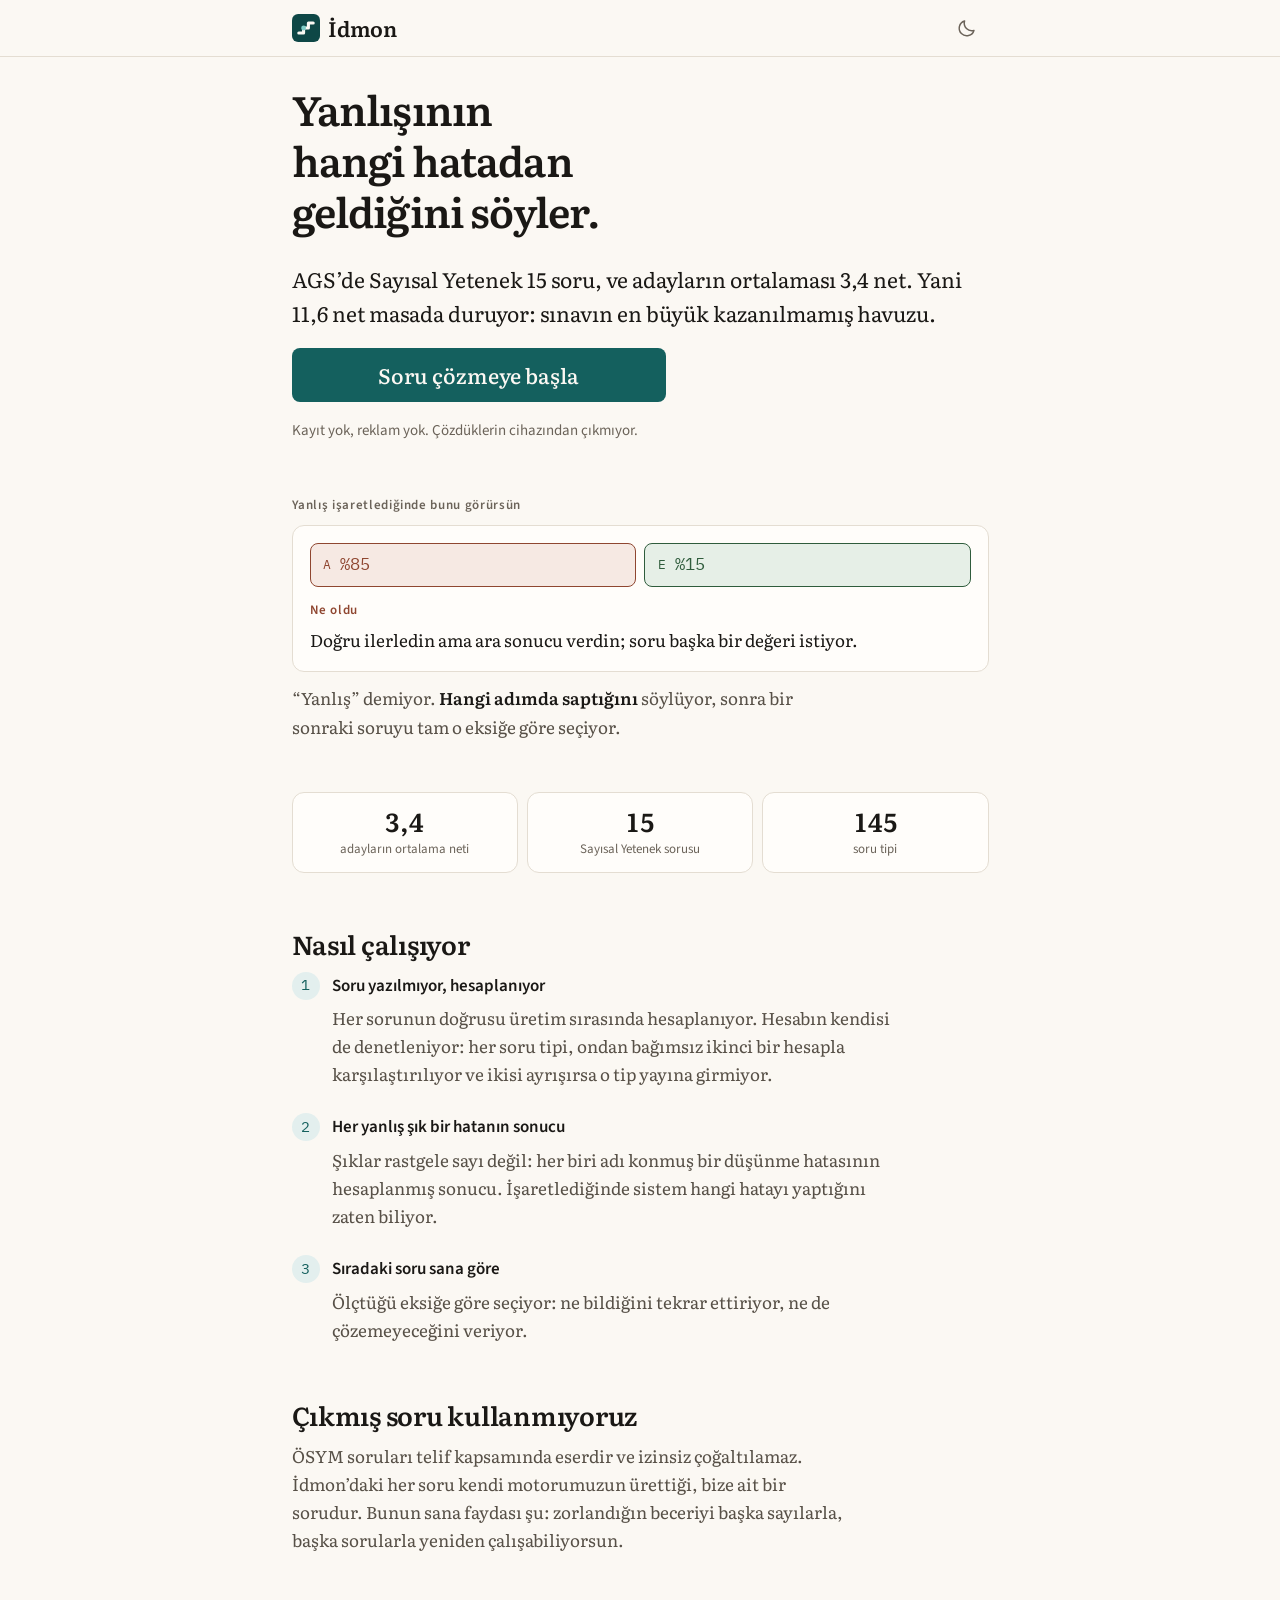
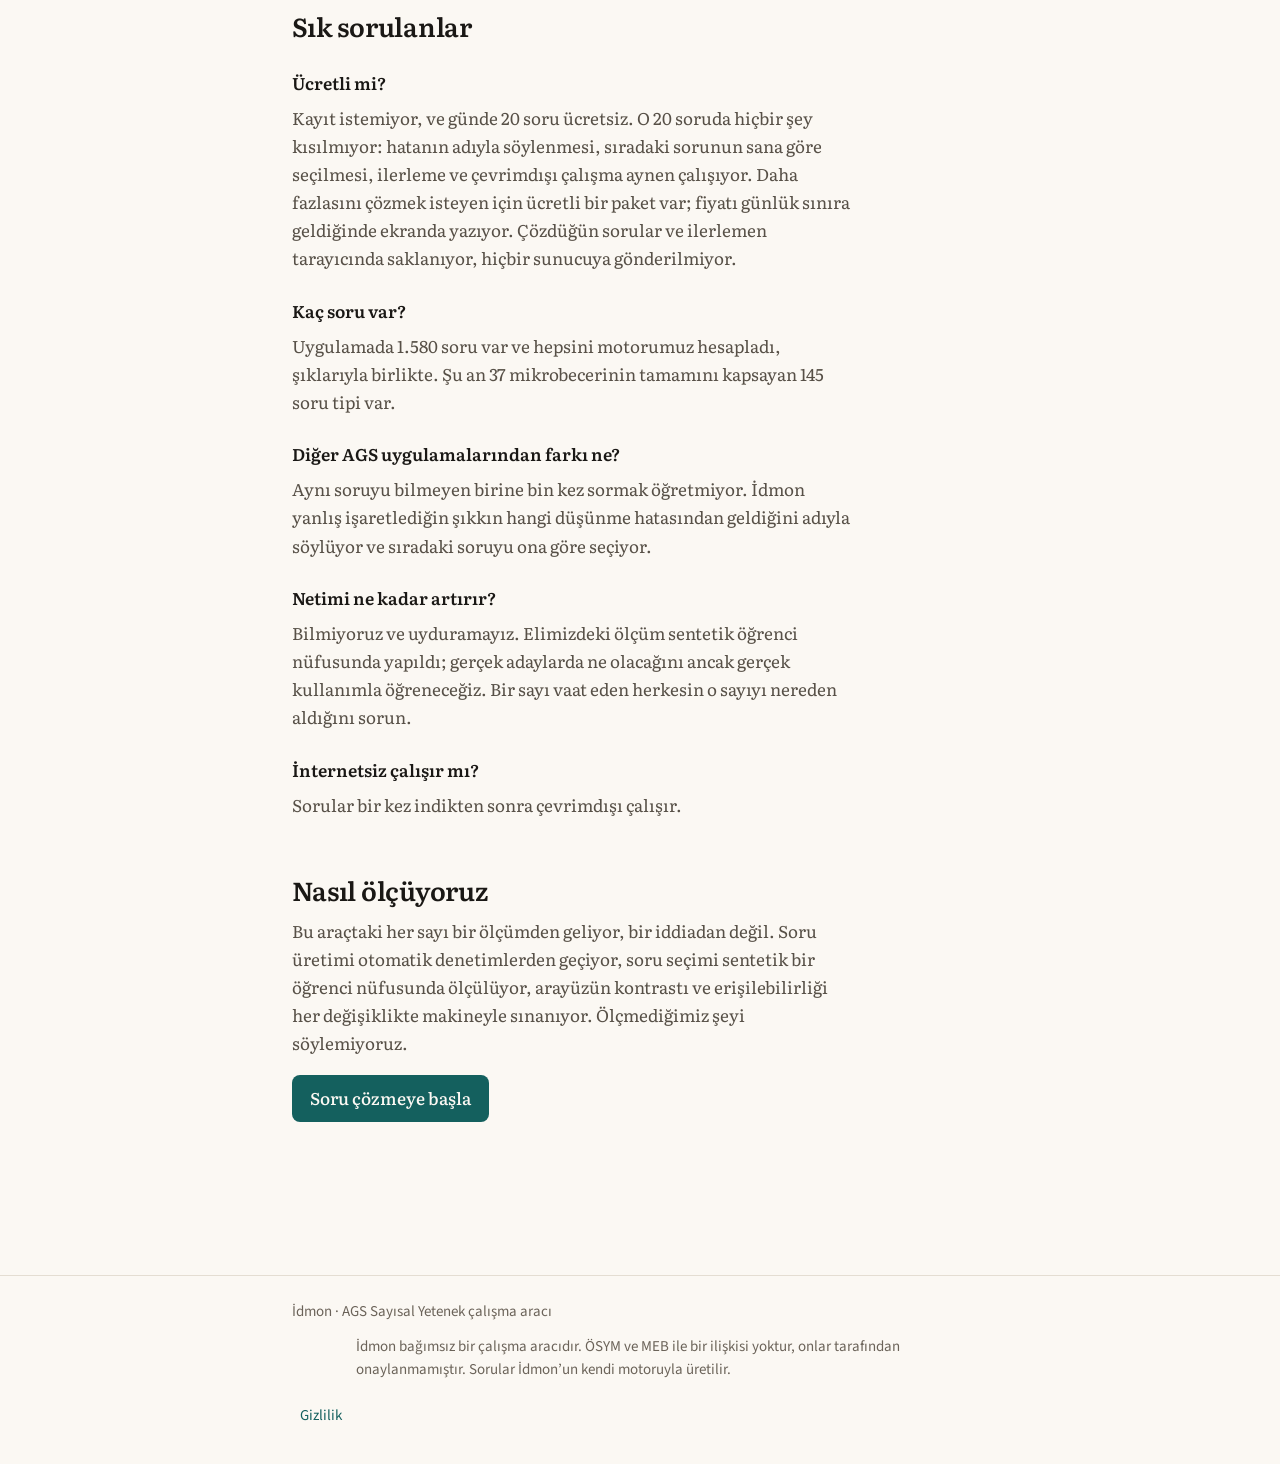
==== commit 56c63a8e: "Yayın: d69d139" ====
--- a/index.html
+++ b/index.html
@@ -2,6 +2,7 @@
 <html lang="tr">
   <head>
     <meta charset="utf-8" />
+    <meta http-equiv="Content-Security-Policy" content="default-src 'self'; script-src 'self' 'sha256-lltCw0tAPISMXI+h0GobRFL6YWIF3tVcAkqDN5ptVvs=' 'wasm-unsafe-eval'; style-src 'self'; img-src 'self' data: blob:; font-src 'self' data:; connect-src 'self'; worker-src 'self'; manifest-src 'self'; object-src 'none'; base-uri 'self'; form-action 'self'" />
     <!-- TEMA ÖNYÜKLEME: ÜRETİLMİŞ — elle düzenlemeyin -->
     <script>(function(){try{var t=localStorage.getItem("idmon.tema");if(t!=="dark"&&t!=="light")return;document.documentElement.setAttribute("data-theme",t);var s=document.querySelector('meta[name="theme-color"][media*="'+t+'"]');if(!s)return;var m=document.createElement("meta");m.setAttribute("name","theme-color");m.setAttribute("content",s.getAttribute("content"));document.head.insertBefore(m,document.head.firstChild);}catch(e){}})();</script>
     <!-- TEMA ÖNYÜKLEME: SON -->
@@ -26,9 +27,10 @@
     <meta property="og:site_name" content="İdmon" />
     <meta name="twitter:card" content="summary_large_image" />
     <script type="module" crossorigin src="./assets/modulepreload-polyfill-B5Qt9EMX.js"></script>
-    <script type="module" crossorigin src="./assets/sw-register-BASalIQY.js"></script>
-    <script type="module" crossorigin src="./assets/landing-Dx8dwknW.js"></script>
-    <link rel="stylesheet" crossorigin href="./assets/main-Crgw_AYf.css">
+    <script type="module" crossorigin src="./assets/dom-BMUgfUWI.js"></script>
+    <script type="module" crossorigin src="./assets/sw-register-B8Pb6HQL.js"></script>
+    <script type="module" crossorigin src="./assets/landing-BH_jpD-Y.js"></script>
+    <link rel="stylesheet" crossorigin href="./assets/main-C8Ub6Gvx.css">
   </head>
   <body>
     <a class="atla" href="#icerik">İçeriğe atla</a>
@@ -88,7 +90,7 @@
           <span class="sayilar-etiket">Sayısal Yetenek sorusu</span>
         </li>
         <li>
-          <span class="sayilar-deger" data-claim="sablon">140</span>
+          <span class="sayilar-deger" data-claim="sablon">145</span>
           <span class="sayilar-etiket">soru tipi</span>
         </li>
       </ul>
@@ -101,7 +103,6 @@
             Her sorunun doğrusu üretim sırasında hesaplanıyor. Hesabın
             kendisi de denetleniyor: her soru tipi, ondan bağımsız ikinci bir
             hesapla karşılaştırılıyor ve ikisi ayrışırsa o tip yayına girmiyor.
-            Hesaplanarak üretildiği için sorular tükenmiyor.
           </p>
         </li>
         <li>
@@ -125,8 +126,8 @@
       <p>
         ÖSYM soruları telif kapsamında eserdir ve izinsiz çoğaltılamaz.
         İdmon&rsquo;daki her soru kendi motorumuzun ürettiği, bize ait bir
-        sorudur. Bunun sana faydası şu: soru bitmiyor, aynı tipi başka
-        sayılarla istediğin kadar çalışabiliyorsun.
+        sorudur. Bunun sana faydası şu: zorlandığın beceriyi başka sayılarla,
+        başka sorularla yeniden çalışabiliyorsun.
       </p>
 
       <h2>Sık sorulanlar</h2>
@@ -140,9 +141,8 @@
           tarayıcında saklanıyor, hiçbir sunucuya gönderilmiyor.</dd>
 
         <dt>Kaç soru var?</dt>
-        <dd>Soru sayısı sabit değil: sorular bir bankadan seçilmiyor, üretiliyor.
-          Şu an 37 mikrobecerinin tamamını kapsayan 140 soru tipi var ve her tip
-          binlerce farklı soru üretebiliyor.</dd>
+        <dd>Uygulamada 1.580 soru var ve hepsini motorumuz hesapladı, şıklarıyla
+          birlikte. Şu an 37 mikrobecerinin tamamını kapsayan 145 soru tipi var.</dd>
 
         <dt>Diğer AGS uygulamalarından farkı ne?</dt>
         <dd>Aynı soruyu bilmeyen birine bin kez sormak öğretmiyor. İdmon
@@ -205,7 +205,7 @@
             {
               "@type": "Question",
               "name": "Kaç soru var?",
-              "acceptedAnswer": { "@type": "Answer", "text": "Soru sayısı sabit değil: sorular bir bankadan seçilmiyor, üretiliyor. 37 mikrobecerinin tamamını kapsayan 140 soru tipi var ve her tip binlerce farklı soru üretebiliyor." }
+              "acceptedAnswer": { "@type": "Answer", "text": "Uygulamada 1.580 soru var ve hepsini motorumuz hesapladı, şıklarıyla birlikte. Şu an 37 mikrobecerinin tamamını kapsayan 145 soru tipi var." }
             },
             {
               "@type": "Question",
--- a/assets/main-C8Ub6Gvx.css
+++ b/assets/main-C8Ub6Gvx.css
@@ -0,0 +1 @@
+@font-face{font-family:Literata Variable;font-style:normal;font-weight:200 900;font-display:swap;src:url(./literata-latin-DzBuu1zU.woff2) format("woff2-variations");unicode-range:U+0020,U+0021,U+0022,U+0023,U+0024,U+0025,U+0026,U+0027,U+0028,U+0029,U+002A,U+002B,U+002C,U+002D,U+002E,U+002F,U+0030,U+0031,U+0032,U+0033,U+0034,U+0035,U+0036,U+0037,U+0038,U+0039,U+003A,U+003B,U+003C,U+003D,U+003E,U+003F,U+0040,U+0041,U+0042,U+0043,U+0044,U+0045,U+0046,U+0047,U+0048,U+0049,U+004A,U+004B,U+004C,U+004D,U+004E,U+004F,U+0050,U+0051,U+0052,U+0053,U+0054,U+0055,U+0056,U+0057,U+0058,U+0059,U+005A,U+005B,U+005C,U+005D,U+005E,U+005F,U+0060,U+0061,U+0062,U+0063,U+0064,U+0065,U+0066,U+0067,U+0068,U+0069,U+006A,U+006B,U+006C,U+006D,U+006E,U+006F,U+0070,U+0071,U+0072,U+0073,U+0074,U+0075,U+0076,U+0077,U+0078,U+0079,U+007A,U+007B,U+007C,U+007D,U+007E,U+00B0,U+00B2,U+00B3,U+00B7,U+00B9,U+00C2,U+00C7,U+00CE,U+00D6,U+00D7,U+00DB,U+00DC,U+00E2,U+00E7,U+00EE,U+00F6,U+00F7,U+00FB,U+00FC,U+0131,U+2019,U+201C,U+201D,U+2022,U+2026,U+2212}@font-face{font-family:Literata Variable;font-style:normal;font-weight:200 900;font-display:swap;src:url(./literata-latin-ext-NXW5F38A.woff2) format("woff2-variations");unicode-range:U+0020,U+0041,U+011E,U+011F,U+0130,U+015E,U+015F,U+20BA}@font-face{font-family:"Source Sans 3 Variable";font-style:normal;font-weight:200 900;font-display:swap;src:url(./source-sans-3-latin-CvT4zu0c.woff2) format("woff2-variations");unicode-range:U+0020,U+0021,U+0022,U+0023,U+0024,U+0025,U+0026,U+0027,U+0028,U+0029,U+002A,U+002B,U+002C,U+002D,U+002E,U+002F,U+0030,U+0031,U+0032,U+0033,U+0034,U+0035,U+0036,U+0037,U+0038,U+0039,U+003A,U+003B,U+003C,U+003D,U+003E,U+003F,U+0040,U+0041,U+0042,U+0043,U+0044,U+0045,U+0046,U+0047,U+0048,U+0049,U+004A,U+004B,U+004C,U+004D,U+004E,U+004F,U+0050,U+0051,U+0052,U+0053,U+0054,U+0055,U+0056,U+0057,U+0058,U+0059,U+005A,U+005B,U+005C,U+005D,U+005E,U+005F,U+0060,U+0061,U+0062,U+0063,U+0064,U+0065,U+0066,U+0067,U+0068,U+0069,U+006A,U+006B,U+006C,U+006D,U+006E,U+006F,U+0070,U+0071,U+0072,U+0073,U+0074,U+0075,U+0076,U+0077,U+0078,U+0079,U+007A,U+007B,U+007C,U+007D,U+007E,U+00B0,U+00B2,U+00B3,U+00B7,U+00B9,U+00C2,U+00C7,U+00CE,U+00D6,U+00D7,U+00DB,U+00DC,U+00E2,U+00E7,U+00EE,U+00F6,U+00F7,U+00FB,U+00FC,U+0131,U+2019,U+201C,U+201D,U+2022,U+2026,U+2212}@font-face{font-family:"Source Sans 3 Variable";font-style:normal;font-weight:200 900;font-display:swap;src:url([data-uri]) format("woff2-variations");unicode-range:U+0020,U+0041,U+0042,U+011E,U+011F,U+0130,U+015E,U+015F,U+1D50,U+20BA}@font-face{font-family:IBM Plex Mono;font-style:normal;font-weight:400;font-display:swap;src:url(./ibm-plex-mono-latin-aD1ML6_z.woff2) format("woff2");unicode-range:U+0020,U+0021,U+0022,U+0023,U+0024,U+0025,U+0026,U+0027,U+0028,U+0029,U+002A,U+002B,U+002C,U+002D,U+002E,U+002F,U+0030,U+0031,U+0032,U+0033,U+0034,U+0035,U+0036,U+0037,U+0038,U+0039,U+003A,U+003B,U+003C,U+003D,U+003E,U+003F,U+0040,U+0041,U+0042,U+0043,U+0044,U+0045,U+0046,U+0047,U+0048,U+0049,U+004A,U+004B,U+004C,U+004D,U+004E,U+004F,U+0050,U+0051,U+0052,U+0053,U+0054,U+0055,U+0056,U+0057,U+0058,U+0059,U+005A,U+005B,U+005C,U+005D,U+005E,U+005F,U+0060,U+0061,U+0062,U+0063,U+0064,U+0065,U+0066,U+0067,U+0068,U+0069,U+006A,U+006B,U+006C,U+006D,U+006E,U+006F,U+0070,U+0071,U+0072,U+0073,U+0074,U+0075,U+0076,U+0077,U+0078,U+0079,U+007A,U+007B,U+007C,U+007D,U+007E,U+00B0,U+00B2,U+00B3,U+00B7,U+00B9,U+00C2,U+00C7,U+00CE,U+00D6,U+00D7,U+00DB,U+00DC,U+00E2,U+00E7,U+00EE,U+00F6,U+00F7,U+00FB,U+00FC,U+0131,U+2019,U+201C,U+201D,U+2022,U+2026,U+2212}@font-face{font-family:IBM Plex Mono;font-style:normal;font-weight:400;font-display:swap;src:url([data-uri]) format("woff2");unicode-range:U+0020,U+0061,U+0062,U+011E,U+011F,U+0130,U+015E,U+015F,U+20BA}@font-face{font-family:Idmon Simge;font-style:normal;font-weight:400;font-display:swap;src:url(./idmon-simge-D4vph-dN.woff2) format("woff2")}:root{color-scheme:light dark;--color-surface: #FBF8F3;--color-panel: #FFFDFA;--color-inset: #F3EEE5;--color-text: #1A1815;--color-text-secondary: #575047;--color-text-muted: #6B6359;--color-border: #8B847A;--color-border-faint: #E4DDD2;--color-accent: #14605E;--color-on-accent: #FBF8F3;--color-accent-surface: #E3EFEE;--color-accent-pressed: #0E4746;--color-correct: #2F5C3C;--color-correct-surface: #E6EFE7;--color-wrong: #8F4630;--color-wrong-surface: #F6E9E3;--color-focus: #14605E;--color-path-red: #B3261E;--color-path-blue: #1F5FAD;--type-reading: "Literata Variable", Literata, "Idmon Simge", Georgia, serif;--type-ui: "Source Sans 3 Variable", "Source Sans 3", "Idmon Simge", system-ui, sans-serif;--type-mono: "IBM Plex Mono", "Idmon Simge", ui-monospace, monospace;--size-xs: .7647rem;--size-sm: .8824rem;--size-body: 1rem;--size-lg: 1.2353rem;--size-title3: 1.5294rem;--size-title2: 1.9412rem;--size-title1: 2.4118rem;--line-tight: 1.25;--line-normal: 1.5;--line-reading: 1.65;--weight-normal: 400;--weight-middle: 500;--weight-semi: 600;--weight-bold: 700;--gap-x1: .25rem;--gap-x2: .5rem;--gap-x3: .75rem;--gap-x4: 1rem;--gap-x6: 1.5rem;--gap-x8: 2rem;--gap-x12: 3rem;--gap-x16: 4rem;--round-sm: 4px;--round-middle: 8px;--round-lg: 12px;--round-full: 999px;--motion-fast: .12s;--motion-normal: .2s;--motion-slow: .32s;--motion-easing: cubic-bezier(.2, 0, 0, 1);--opacity-disabled: .45;--opacity-muted: .55;--opacity-veiled: .8;--measure-prose: 62ch;--measure-question: 54ch;--measure-narrow: 20ch;--touch-min: 44px;--focus-ring: 2px;--focus-offset: 2px}@media(prefers-color-scheme:dark){:root:not([data-theme=light]){--color-surface: #1B1A17;--color-panel: #252320;--color-inset: #141312;--color-text: #DCD8D2;--color-text-secondary: #ADA69C;--color-text-muted: #9C948A;--color-border: #7E7971;--color-border-faint: #332F2A;--color-accent: #5FB8B2;--color-on-accent: #12201F;--color-accent-surface: #1E2E2D;--color-accent-pressed: #7FCDC7;--color-correct: #7FB78D;--color-correct-surface: #1F2A21;--color-wrong: #D8927A;--color-wrong-surface: #2E211C;--color-focus: #7FCFC9;--color-path-red: #F08A80;--color-path-blue: #7FA8E8}}:root[data-theme=dark]{--color-surface: #1B1A17;--color-panel: #252320;--color-inset: #141312;--color-text: #DCD8D2;--color-text-secondary: #ADA69C;--color-text-muted: #9C948A;--color-border: #7E7971;--color-border-faint: #332F2A;--color-accent: #5FB8B2;--color-on-accent: #12201F;--color-accent-surface: #1E2E2D;--color-accent-pressed: #7FCDC7;--color-correct: #7FB78D;--color-correct-surface: #1F2A21;--color-wrong: #D8927A;--color-wrong-surface: #2E211C;--color-focus: #7FCFC9;--color-path-red: #F08A80;--color-path-blue: #7FA8E8}@media(prefers-reduced-motion:reduce){:root{--motion-fast: .01ms;--motion-normal: .01ms;--motion-slow: .01ms}}*,*:before,*:after{box-sizing:border-box}:root{--nav-height: 4rem;--safe-bottom: env(safe-area-inset-bottom, 0px);--shadow-lift: 0 -10px 34px rgb(0 0 0 / .16);--motion-pulse: 1.6s}html{font-size:17px;-webkit-text-size-adjust:100%;overscroll-behavior-y:contain;-webkit-tap-highlight-color:transparent}body{margin:0;background:var(--color-surface);color:var(--color-text);font-family:var(--type-ui);font-size:var(--size-body);line-height:var(--line-normal);min-height:100vh;min-height:100dvh}:focus-visible{outline:var(--focus-ring) solid var(--color-focus);outline-offset:var(--focus-offset);border-radius:var(--round-sm)}.soru-govde:focus-visible{outline:none}.visually-hidden{position:absolute;width:1px;height:1px;margin:-1px;padding:0;border:0;overflow:hidden;clip-path:inset(50%);white-space:nowrap}.atla{position:absolute;left:var(--gap-x4);top:calc(var(--gap-x4) * -4);z-index:2;padding:var(--gap-x3) var(--gap-x4);background:var(--color-accent);color:var(--color-on-accent);border-radius:var(--round-middle);text-decoration:none;transition:top var(--motion-fast) var(--motion-easing)}.atla:focus{top:var(--gap-x4)}.bant-yigin{position:fixed;inset-inline:0;z-index:9;inset-block-end:calc(var(--nav-height) + var(--safe-bottom));display:flex;flex-direction:column}body:not(:has(.alt-gezinme)) .bant-yigin{inset-block-end:var(--safe-bottom)}.bant-yigin:has(.kurtarma-bant){z-index:40}body[data-bant=var]{padding-block-end:var(--gap-x16)}.cevrimdisi-bant,.guncelleme-bant,.kurtarma-bant{display:flex;flex-wrap:wrap;gap:var(--gap-x2);align-items:center;justify-content:center;margin:0;padding:var(--gap-x2) var(--gap-x4);border-block-start:1px solid var(--color-border-faint);color:var(--color-text-secondary);font-size:var(--size-xs);line-height:var(--line-reading);text-align:center}.cevrimdisi-bant{background:var(--color-inset)}.guncelleme-bant{background:var(--color-accent-surface);border-block-start-color:var(--color-accent)}.guncelleme-metin{flex:1 1 auto;min-inline-size:0}.kurtarma-bant{background:var(--color-panel);border-block-start-color:var(--color-border);color:var(--color-text)}.kurtarma-metin{flex:1 1 16rem;margin:0;min-inline-size:0}.guncelleme-dugme{font-weight:var(--weight-semi);flex:none}.guncelleme-kapat{flex:none;font-size:var(--size-sm)}h1,h2,h3,p,li,dt,dd,summary,figcaption,.marka-ad{overflow-wrap:break-word}.ornek-kod,.ifade,.iletisim a,code,.hata-ayrinti{overflow-wrap:anywhere}.marka{min-inline-size:var(--touch-min)}.kanit-siklar,.teshis-siklar,.ornek-sik-ust{flex-wrap:wrap}.ornek-sik-metin,.ust-ilerleme{min-inline-size:0}.sayilar{grid-template-columns:repeat(auto-fit,minmax(6.5rem,1fr))}.ust{position:sticky;top:0;z-index:10;border-bottom:1px solid var(--color-border-faint);background:var(--color-surface);padding-block-start:env(safe-area-inset-top)}.ust-ic,#app,#icerik{max-width:44rem;margin:0 auto;inline-size:100%;padding-inline:max(var(--gap-x6),env(safe-area-inset-left)) max(var(--gap-x6),env(safe-area-inset-right))}.ust-ic{display:flex;align-items:center;justify-content:space-between;gap:var(--gap-x3);min-height:56px}#app,#icerik{padding-block:var(--gap-x6) var(--gap-x16)}body:has(.alt-gezinme){padding-block-end:calc(var(--nav-height) + var(--safe-bottom))}body{min-block-size:100dvh;display:flex;flex-direction:column}body>main{flex:1 0 auto}body>*{min-inline-size:0}.yukleniyor{display:flex;flex-direction:column;gap:var(--gap-x3)}.iskelet{display:block;background:var(--color-inset);border-radius:var(--round-middle);animation:iskelet-nabiz var(--motion-pulse) var(--motion-easing) infinite}@media(prefers-reduced-motion:reduce){.iskelet{animation:none}}@keyframes iskelet-nabiz{0%,to{opacity:1}50%{opacity:var(--opacity-muted)}}.iskelet-cip{inline-size:9rem;block-size:1.5rem;border-radius:var(--round-full)}.iskelet-baslik{inline-size:60%;block-size:2.2rem}.iskelet-satir{block-size:1.4rem}.iskelet-kisa{inline-size:70%}.iskelet-sik{block-size:64px;border-radius:var(--round-lg)}.button{font:inherit;font-weight:var(--weight-middle);display:inline-flex;align-items:center;justify-content:center;text-decoration:none;min-height:var(--touch-min);padding:var(--gap-x2) var(--gap-x4);border-radius:var(--round-middle);border:1px solid transparent;cursor:pointer;transition:background-color var(--motion-fast) var(--motion-easing),border-color var(--motion-fast) var(--motion-easing)}.button-primary{background:var(--color-accent);color:var(--color-on-accent)}.button-primary:hover:not(:disabled){background:var(--color-accent-pressed)}.button-secondary{background:transparent;color:var(--color-accent);border-color:var(--color-border)}.button-secondary:hover:not(:disabled){background:var(--color-accent-surface);border-color:var(--color-accent)}.button-quiet{background:transparent;color:var(--color-accent);padding:var(--gap-x1) var(--gap-x2)}.button-quiet:hover:not(:disabled){background:var(--color-accent-surface)}.button-destructive{background:transparent;color:var(--color-wrong);border-color:var(--color-wrong)}.button-destructive:hover:not(:disabled){background:var(--color-wrong-surface)}.button:disabled,.button[aria-disabled=true]{cursor:not-allowed;opacity:var(--opacity-disabled);background:var(--color-inset);color:var(--color-text-muted);border-color:var(--color-border-faint)}.button[aria-busy=true]{cursor:progress;position:relative;overflow:hidden}.button[aria-busy=true]:after{content:"";position:absolute;inset-block-end:0;inset-inline-start:0;block-size:2px;inline-size:40%;background:currentColor;animation:dugme-mesgul var(--motion-pulse) var(--motion-easing) infinite}@keyframes dugme-mesgul{0%{transform:translate(-100%)}to{transform:translate(350%)}}@media(prefers-reduced-motion:reduce){.button[aria-busy=true]:after{animation:none;inline-size:100%;opacity:var(--opacity-muted)}}.eylem-satiri{display:flex;flex-wrap:wrap;gap:var(--gap-x2);margin:var(--gap-x6) 0 0}.eylem-satiri>*{flex:0 1 auto}.sik-metin{flex:1;min-inline-size:0}.button,.sik,.skip-question,.solution-details summary,.atla,.tema-dugme,.alt-oge,.marka{touch-action:manipulation;-webkit-user-select:none;user-select:none;-webkit-touch-callout:none}.ust,.marka,.alt-gezinme,.sayac,.rozet,.sik-harf,.neden-etiket{-webkit-user-select:none;user-select:none}.soru-govde,.teshis-mesaj,.teshis p,.cozum,.ifade,.neden{-webkit-user-select:text;user-select:text}.button-primary:active{background:var(--color-accent-pressed)}.button-secondary:active,.button-quiet:active{background:var(--color-accent-surface)}.button-destructive:active{background:var(--color-wrong-surface)}.sik:active:not(:disabled){border-color:var(--color-accent);background:var(--color-accent-surface)}.skip-question:active{color:var(--color-text)}.solution-details summary:active{color:var(--color-text)}.sayac{display:flex;align-items:center;gap:var(--gap-x2);margin:0 0 var(--gap-x6);font-size:var(--size-sm);color:var(--color-text-muted)}.sayac-ayrac{color:var(--color-border)}.rozet{color:var(--color-text-muted)}.rozet-hazir{color:var(--color-accent)}.soru-govde,.soru-govde-kucuk,.ornek-govde,.musvedde-govde{white-space:pre-line}.soru-govde{font-family:var(--type-reading);font-size:var(--size-lg);line-height:var(--line-reading);font-weight:var(--weight-normal);letter-spacing:0;margin:0 0 var(--gap-x6);text-wrap:pretty}.siklar{list-style:none;margin:0;padding:0;display:grid;gap:var(--gap-x2)}.sik{display:flex;align-items:center;gap:var(--gap-x4);inline-size:100%;min-height:var(--touch-min);padding:var(--gap-x3) var(--gap-x4);border:1px solid var(--color-border);border-radius:var(--round-middle);background:var(--color-panel);color:inherit;text-align:start;cursor:pointer;font-family:var(--type-mono);font-size:var(--size-body);font-variant-numeric:tabular-nums;transition:border-color var(--motion-fast) var(--motion-easing),background-color var(--motion-fast) var(--motion-easing)}.sik:hover:not(:disabled){border-color:var(--color-accent);background:var(--color-accent-surface)}.sik:disabled{cursor:default;opacity:1}.sik-harf{flex:none;inline-size:1.75rem;block-size:1.75rem;display:grid;place-items:center;border:1px solid var(--color-border);border-radius:var(--round-full);font-size:var(--size-sm);font-family:var(--type-ui)}.sik[data-state=correct]{border-color:var(--color-correct);background:var(--color-correct-surface)}.sik[data-state=correct] .sik-harf{border-color:var(--color-correct);color:var(--color-correct)}.sik[data-state=chosen-wrong]{border-color:var(--color-wrong);background:var(--color-wrong-surface)}.sik[data-state=chosen-wrong] .sik-harf{border-color:var(--color-wrong);color:var(--color-wrong)}.skip-question{font:inherit;font-size:var(--size-sm);cursor:pointer;min-height:var(--touch-min);display:inline-flex;align-items:center;justify-content:center;padding:var(--gap-x2) var(--gap-x4);background:none;border:1px solid var(--color-border);border-radius:var(--round-middle);color:var(--color-text-secondary)}.siklar .skip-question{inline-size:100%}.skip-question:hover{color:var(--color-text);background:var(--color-inset)}.calisma{animation:soru-gelis var(--motion-normal) var(--motion-easing)}.calisma[data-answered=true]{animation:none}@keyframes soru-gelis{0%{opacity:0;transform:translateY(6px)}to{opacity:1;transform:none}}.sik,.odak-cip,.alt-oge,.defter-satiri,.teshis-sik,.kanit-sik,.skip-question{transition:background-color var(--motion-fast) var(--motion-easing),border-color var(--motion-fast) var(--motion-easing),color var(--motion-fast) var(--motion-easing)}.yukleniyor{animation:iskelet-cikis var(--motion-fast) var(--motion-easing)}@keyframes iskelet-cikis{0%{opacity:0}to{opacity:1}}@media(prefers-reduced-motion:reduce){.calisma,.yukleniyor{animation:none}}.odak-satiri{display:flex;gap:var(--gap-x2);overflow-x:auto;scrollbar-width:none;margin-block-end:var(--gap-x3);padding-block-end:var(--gap-x1)}.odak-satiri::-webkit-scrollbar{display:none}.odak-cip{flex:none;font:inherit;font-size:var(--size-sm);min-block-size:var(--touch-min);display:inline-flex;align-items:center;padding-inline:var(--gap-x3);border:1px solid var(--color-border-faint);border-radius:var(--round-full);background:var(--color-panel);color:var(--color-text-secondary);white-space:nowrap;cursor:pointer}.odak-cip[aria-pressed=true]{background:var(--color-accent-surface);border-color:var(--color-accent);color:var(--color-accent);font-weight:var(--weight-middle)}.odak-birak{color:var(--color-text-muted)}.defter-listesi{list-style:none;margin:0 0 var(--gap-x8);padding:0}.defter-satiri{padding:var(--gap-x4);margin-block-end:var(--gap-x2);background:var(--color-panel);border:1px solid var(--color-border-faint);border-inline-start:3px solid var(--color-wrong);border-radius:var(--round-lg)}.defter-mesaj{margin:0 0 var(--gap-x2);font-family:var(--type-reading);line-height:var(--line-reading)}.defter-alt{display:flex;flex-wrap:wrap;gap:var(--gap-x3);align-items:center;justify-content:space-between}.defter-sayi{font-family:var(--type-mono);font-size:var(--size-sm);color:var(--color-wrong)}.defter-eylem{display:inline-flex;align-items:center;min-block-size:var(--touch-min);font-size:var(--size-sm);font-weight:var(--weight-middle);color:var(--color-accent);text-decoration:none;border-block-end:1px solid transparent;transition:border-color var(--motion-fast) var(--motion-easing)}.defter-eylem:hover{border-block-end-color:currentColor}.musvedde-tabaka{position:fixed;inset:0;z-index:30}.musvedde-perde{position:absolute;inset:0;background:var(--color-surface);opacity:var(--opacity-muted)}.musvedde{position:absolute;inset-inline:0;bottom:0;block-size:92vh;display:flex;flex-direction:column;padding:var(--gap-x3) var(--gap-x4);padding-block-end:max(var(--gap-x4),var(--safe-bottom));border-radius:var(--round-lg) var(--round-lg) 0 0;border-block-start:3px solid var(--color-border);background:var(--color-panel);box-shadow:var(--shadow-lift)}@media(min-width:46rem){.musvedde{inset-inline:auto;left:50%;transform:translate(-50%);inline-size:44rem}}.musvedde-soru{flex:0 1 auto;min-block-size:calc(var(--touch-min) * 1.5);max-block-size:26%;overflow-y:auto;overscroll-behavior:contain;margin:0 0 var(--gap-x2)}.musvedde-soru:has(.gorsel,.ortak-kok){max-block-size:46%}.musvedde-govde{margin:var(--gap-x2) 0 0;font-size:var(--size-sm);line-height:var(--line-reading);color:var(--color-text-secondary)}.musvedde-soru .gorsel{margin:0}.musvedde-soru .gorsel svg{max-block-size:30vh}.musvedde-tuval{flex:1 1 auto;min-block-size:calc(var(--touch-min) * 3);inline-size:100%;border:1px solid var(--color-border);border-radius:var(--round-middle);background:var(--color-inset);touch-action:none;cursor:crosshair}.musvedde-arac{flex:none;display:flex;flex-wrap:wrap;gap:var(--gap-x2);margin-block-start:var(--gap-x3)}.musvedde-arac .button-secondary{flex:1 1 6rem;min-inline-size:0}.musvedde-arac .button-primary{flex:1 1 100%}.musvedde-ac{margin-block-end:var(--gap-x4)}.musvedde-ac[data-state=used]{border-color:var(--color-border);color:var(--color-text)}.teshis-tabaka{position:fixed;inset:0;z-index:20}.teshis-perde{position:absolute;inset:0;background:var(--color-surface);opacity:var(--opacity-muted)}.teshis-tabaka>.teshis{position:absolute;inset-inline:0;bottom:0;max-block-size:82vh;overflow-y:auto;overscroll-behavior:contain;padding:var(--gap-x2) var(--gap-x6) var(--gap-x6);padding-block-end:max(var(--gap-x6),var(--safe-bottom));border-radius:var(--round-lg) var(--round-lg) 0 0;border-block-start:3px solid var(--color-border);background:var(--color-panel);box-shadow:var(--shadow-lift);animation:teshis-yukari var(--motion-normal) var(--motion-easing)}@media(min-width:46rem){.teshis-tabaka>.teshis{inset-inline:auto;left:50%;transform:translate(-50%);inline-size:44rem}}@keyframes teshis-yukari{0%{transform:translateY(14px);opacity:0}to{transform:translateY(0);opacity:1}}@media(min-width:46rem){@keyframes teshis-yukari{0%{transform:translate(-50%) translateY(14px);opacity:0}to{transform:translate(-50%) translateY(0);opacity:1}}}.teshis-siklar{display:flex;gap:var(--gap-x2);margin-block-end:var(--gap-x4)}.teshis-sik{flex:1;display:inline-flex;align-items:center;gap:var(--gap-x2);min-block-size:var(--touch-min);padding:var(--gap-x2) var(--gap-x3);border:1.5px solid;border-radius:var(--round-middle);font-family:var(--type-mono);font-size:var(--size-sm);font-variant-numeric:tabular-nums}.teshis-sik[data-state=chosen-wrong]{background:var(--color-wrong-surface);border-color:var(--color-wrong);color:var(--color-wrong)}.teshis-sik[data-state=correct]{background:var(--color-correct-surface);border-color:var(--color-correct);color:var(--color-correct)}.teshis-sik-harf{font-size:var(--size-xs);opacity:var(--opacity-veiled)}:not(.teshis-tabaka)>.teshis{margin-block-start:var(--gap-x6);padding:var(--gap-x5, var(--gap-x4)) var(--gap-x4);border:1px solid var(--color-border-faint);border-block-start:3px solid var(--color-border);border-radius:var(--round-lg);background:var(--color-panel);max-block-size:none;overflow:visible;animation:none;box-shadow:none}:not(.teshis-tabaka)>.teshis .teshis-tutamak{display:none}.teshis-tutamak{display:block;inline-size:100%;block-size:44px;margin:0 0 var(--gap-x1);padding:0;border:0;background:none;cursor:pointer}.teshis-tutamak:before{content:"";display:block;inline-size:38px;block-size:4px;margin:0 auto;border-radius:var(--round-full);background:var(--color-border-faint)}.teshis-tutamak:hover:before{background:var(--color-border)}.teshis-perde{cursor:pointer}.teshis-geri{display:flex;justify-content:center;margin-block-start:var(--gap-x4)}.teshis[data-kind=wrong]{border-block-start-color:var(--color-wrong)}.teshis[data-kind=correct]{border-block-start-color:var(--color-correct)}.teshis-baslik{margin:0 0 var(--gap-x2);font-size:var(--size-xs);text-transform:uppercase;letter-spacing:.06em;font-weight:var(--weight-semi);color:var(--color-text-muted)}.teshis[data-kind=wrong] .teshis-baslik{color:var(--color-wrong)}.teshis[data-kind=correct] .teshis-baslik{color:var(--color-correct)}.teshis p{margin:0 0 var(--gap-x4);line-height:var(--line-reading)}.teshis-mesaj{font-family:var(--type-reading);font-size:var(--size-lg)}.solution-details{margin-block:var(--gap-x4)}.solution-details summary{cursor:pointer;min-height:var(--touch-min);display:flex;align-items:center;font-size:var(--size-sm);font-weight:var(--weight-middle);color:var(--color-accent)}.cozum{margin:var(--gap-x2) 0 0;padding-inline-start:var(--gap-x6)}.cozum-adimli{margin-block:var(--gap-x4)}.cozum-adimli>.cozum{margin-block-start:var(--gap-x3)}.cozum-adimli .cozum li{animation:adim-gelis var(--motion-normal) var(--motion-easing)}@keyframes adim-gelis{0%{opacity:0;transform:translateY(-4px)}to{opacity:1;transform:none}}@media(prefers-reduced-motion:reduce){.cozum-adimli .cozum li{animation:none}}.cozum-eylem{display:flex;flex-wrap:wrap;gap:var(--gap-x3);align-items:center;margin-block-start:var(--gap-x4)}.cozum-hepsi{font:inherit;font-size:var(--size-sm);min-block-size:var(--touch-min);display:inline-flex;align-items:center;padding:0;border:none;background:none;color:var(--color-text-muted);text-decoration:underline;text-underline-offset:3px;cursor:pointer}.cozum-hepsi:hover{color:var(--color-text-secondary)}.cozum li{margin-block-end:var(--gap-x3);line-height:var(--line-reading)}.ifade{display:block;margin-block-start:var(--gap-x1);font-family:var(--type-mono);font-size:var(--size-sm);color:var(--color-text-secondary)}.neden{margin:0 0 var(--gap-x6)!important;padding-block-start:var(--gap-x4);border-block-start:1px solid var(--color-border-faint);font-size:var(--size-sm);color:var(--color-text-secondary)}.neden-etiket{color:var(--color-text-muted)}.ileri{inline-size:100%;justify-content:center;display:flex;align-items:center}.teshis-eylem{display:grid;gap:var(--gap-x2)}.teshis-eylem .tekrar{inline-size:100%;justify-content:center;display:flex;align-items:center}.gorsel{margin:0 0 var(--gap-x6)}.ortak-kok{margin:0 0 var(--gap-x6);padding:var(--gap-x4);border-inline-start:2px solid var(--color-border);background:var(--color-panel);border-radius:0 var(--round-middle) var(--round-middle) 0}.ortak-kok .gorsel{margin:0 0 var(--gap-x3)}.ortak-kok-etiket{margin:0 0 var(--gap-x3);font-size:var(--size-xs);font-weight:var(--weight-semi);color:var(--color-text-muted);letter-spacing:.06em;text-transform:uppercase}.ortak-kok-metin{margin:0;font-family:var(--type-reading);font-size:var(--size-body);line-height:var(--line-reading);text-wrap:pretty}.gorsel figcaption{font-size:var(--size-sm);color:var(--color-text-secondary);margin-block-end:var(--gap-x2)}.gorsel-svg{inline-size:100%;block-size:auto;overflow:visible}.gorsel-eksen{font-family:var(--type-ui);font-size:12px;fill:var(--color-text-muted)}.gorsel-deger{font-family:var(--type-ui);font-size:11px;font-weight:600;fill:var(--color-text)}.gorsel-aciklama{font-family:var(--type-ui);font-size:13px;fill:var(--color-text);dominant-baseline:middle}.gorsel-yol{max-inline-size:24rem;margin-inline:auto;display:block}.gorsel-yol-harf{font-family:var(--type-ui);font-weight:var(--weight-semi);fill:var(--color-text)}.gorsel-sarma{overflow-x:auto;margin-block-end:var(--gap-x6);overscroll-behavior-x:contain}.gorsel-tablo{border-collapse:collapse;inline-size:100%;font-size:var(--size-sm)}.gorsel-tablo caption{text-align:start;color:var(--color-text-secondary);padding-block-end:var(--gap-x2)}.gorsel-tablo th,.gorsel-tablo td{padding:var(--gap-x2) var(--gap-x3);border-block-end:1px solid var(--color-border-faint);text-align:start;white-space:nowrap}.gorsel-tablo thead th{color:var(--color-text-muted);font-weight:var(--weight-semi)}.gorsel-tablo td.sayi{font-family:var(--type-mono);font-variant-numeric:tabular-nums;text-align:end}.hata h1{font-family:var(--type-reading);font-size:var(--size-title3);margin-block-end:var(--gap-x3)}.hata-ayrinti{color:var(--color-text-muted);font-size:var(--size-sm)}@media(max-width:40rem){.ust-ic,#app,#icerik{padding-inline:var(--gap-x4)}.soru-govde{font-size:var(--size-body)}.teshis{padding:var(--gap-x4)}}.marka{margin:0;display:inline-flex;align-items:center;gap:var(--gap-x2);min-height:var(--touch-min);color:inherit;text-decoration:none}.marka-ikon{display:block;flex:none}.marka-ad{font-family:var(--type-reading);font-size:var(--size-lg);font-weight:var(--weight-semi);letter-spacing:-.01em}.tema-dugme{flex:none;width:var(--touch-min);height:var(--touch-min);display:inline-flex;align-items:center;justify-content:center;background:none;border:0;padding:0;color:var(--color-text-muted);cursor:pointer;border-radius:var(--round-full);transition:background-color var(--motion-fast) var(--motion-easing)}.tema-dugme:hover,.tema-dugme:active{background:var(--color-inset)}.ses-ikon{display:block}.ses-dugme[aria-pressed=false] .ses-dalga,.ses-dugme[aria-pressed=true] .ses-kapali{display:none}.ust-ilerleme{flex:1;min-width:0;display:flex;flex-direction:column;gap:5px}.ust-ilerleme-satir{display:flex;align-items:baseline;justify-content:space-between;gap:var(--gap-x2)}.ust-ilerleme-etiket{font-size:var(--size-xs);color:var(--color-text-muted);overflow:hidden;text-overflow:ellipsis;white-space:nowrap}.ust-ilerleme-sayi{font-family:var(--type-mono);font-variant-numeric:tabular-nums;font-size:var(--size-xs);color:var(--color-text-secondary)}.ust-ilerleme-yol{height:4px;border-radius:var(--round-full);background:var(--color-border-faint);overflow:hidden}.ust-ilerleme-dolu{height:100%;border-radius:var(--round-full);background:var(--color-accent);transition:width var(--motion-normal) var(--motion-easing)}.alt-gezinme{position:fixed;inset-inline:0;bottom:0;z-index:10;block-size:calc(var(--nav-height) + var(--safe-bottom));display:flex;background:var(--color-panel);border-top:1px solid var(--color-border-faint);padding-inline:var(--gap-x2);padding-block-end:0}.alt-oge{flex:1;display:flex;flex-direction:column;align-items:center;gap:4px;padding-block-start:var(--gap-x2);padding-block-end:max(var(--gap-x3),var(--safe-bottom));min-height:var(--touch-min);text-decoration:none;color:var(--color-text-muted);font-size:var(--size-xs)}.alt-oge[aria-current=page]{color:var(--color-accent);font-weight:var(--weight-semi)}.alt-oge:active{background:var(--color-inset)}.sayfa-baslik{font-family:var(--type-reading);font-size:var(--size-title2);line-height:var(--line-tight);font-weight:var(--weight-semi);letter-spacing:-.015em;margin:0 0 var(--gap-x4)}#icerik h2{font-family:var(--type-reading);font-size:var(--size-title3);font-weight:var(--weight-semi);margin:var(--gap-x12) 0 var(--gap-x2)}.aciklama{color:var(--color-text-secondary);font-size:var(--size-sm);line-height:var(--line-reading);max-width:var(--measure-question);margin:0 0 var(--gap-x6)}.tema-aciga{display:none}@media(prefers-color-scheme:dark){:root:not([data-theme=light]) .tema-koyuya{display:none}:root:not([data-theme=light]) .tema-aciga{display:inline}}:root[data-theme=dark] .tema-koyuya{display:none}:root[data-theme=dark] .tema-aciga{display:inline}:root[data-theme=light] .tema-koyuya{display:inline}:root[data-theme=light] .tema-aciga{display:none}.net-kart{margin:0 0 var(--gap-x3);border:1px solid var(--color-border-faint);border-radius:var(--round-lg);background:var(--color-panel);overflow:hidden}.net-bas{display:flex;align-items:baseline;justify-content:center;gap:var(--gap-x2);padding:var(--gap-x8) var(--gap-x4) var(--gap-x6)}.net-deger{font-family:var(--type-mono);font-variant-numeric:tabular-nums;font-size:var(--size-title1);line-height:var(--line-tight);font-weight:var(--weight-semi);letter-spacing:-.02em}.net-etiket{font-size:var(--size-sm);color:var(--color-text-muted)}.sayim{display:flex;flex-wrap:wrap;margin:0;border-block-start:1px solid var(--color-border-faint)}.sayim-hucre{flex:1 1 5rem;min-inline-size:0;padding:var(--gap-x3) var(--gap-x2);text-align:center;border-inline-start:1px solid var(--color-border-faint)}.sayim-hucre:first-child{border-inline-start:none}.sayim dt{font-size:var(--size-xs);color:var(--color-text-muted)}.sayim dd{margin:var(--gap-x1) 0 0;font-family:var(--type-mono);font-variant-numeric:tabular-nums;font-size:var(--size-lg)}.sayim-not{color:var(--color-text-muted);font-size:var(--size-xs);margin:0;line-height:var(--line-reading);max-width:var(--measure-question)}.yanilgi-listesi,.beceri-liste{list-style:none;margin:0;padding:0}.yanilgi-listesi li{padding:var(--gap-x4);margin-block-end:var(--gap-x2);border-inline-start:3px solid var(--color-wrong);border-radius:0 var(--round-middle) var(--round-middle) 0;background:var(--color-wrong-surface)}.yanilgi-mesaj{margin:0 0 var(--gap-x1);font-family:var(--type-reading);line-height:var(--line-reading)}.yanilgi-ipucu{margin:0;font-size:var(--size-sm);color:var(--color-text-secondary)}.beceri{padding-block:var(--gap-x3);border-block-end:1px solid var(--color-border-faint)}.beceri-ust{display:flex;flex-wrap:wrap;justify-content:space-between;column-gap:var(--gap-x3);align-items:baseline}.beceri-ad{font-size:var(--size-sm)}.beceri-sayi{flex:none;font-family:var(--type-mono);font-size:var(--size-xs);color:var(--color-text-muted)}.cubuk{block-size:6px;margin-block-start:var(--gap-x2);background:var(--color-inset);border-radius:var(--round-full);overflow:hidden}.cubuk-dolu{block-size:100%;background:var(--color-accent);border-radius:inherit}.beceri-yuzde,.beceri-belirsiz{margin:var(--gap-x1) 0 0;font-size:var(--size-xs);color:var(--color-text-muted)}.beceri-belirsiz:empty{display:none}.katlanir{margin-block:var(--gap-x4) var(--gap-x8)}.katlanir>summary{display:flex;align-items:center;gap:var(--gap-x2);min-block-size:var(--touch-min);padding:var(--gap-x3) var(--gap-x4);border:1px solid var(--color-border-faint);border-radius:var(--round-middle);background:var(--color-panel);font-size:var(--size-sm);color:var(--color-text-secondary);cursor:pointer;list-style:none;transition:border-color var(--motion-fast) var(--motion-easing),background-color var(--motion-fast) var(--motion-easing)}.katlanir>summary::-webkit-details-marker{display:none}.katlanir>summary:before{content:"";flex:none;inline-size:.5rem;block-size:.5rem;border-inline-end:2px solid currentColor;border-block-end:2px solid currentColor;transform:rotate(-45deg);transition:transform var(--motion-fast) var(--motion-easing)}.katlanir[open]>summary:before{transform:rotate(45deg)}.katlanir>summary:hover{border-color:var(--color-border)}.katlanir[open]>summary{border-end-start-radius:0;border-end-end-radius:0}.katlanir>.beceri-liste{padding-inline:var(--gap-x4);border:1px solid var(--color-border-faint);border-block-start:none;border-end-start-radius:var(--round-middle);border-end-end-radius:var(--round-middle)}.katlanir>.beceri-liste>.beceri:last-child{border-block-end:none}.sirada{margin:0 0 var(--gap-x6);padding:var(--gap-x6) var(--gap-x4) var(--gap-x4);border:1px solid var(--color-border-faint);border-inline-start:3px solid var(--color-accent);border-radius:var(--round-lg);background:var(--color-panel)}.sirada-ust{margin:0;font-size:var(--size-xs);text-transform:uppercase;letter-spacing:.06em;color:var(--color-text-muted)}.sirada-ad{margin:var(--gap-x1) 0 0;font-family:var(--type-reading);font-size:var(--size-title3);line-height:var(--line-tight);color:var(--color-text);text-wrap:balance}.sirada-yer{margin:var(--gap-x1) 0 var(--gap-x4);font-size:var(--size-sm);color:var(--color-text-secondary)}.sirada-fikir{margin:0 0 var(--gap-x3);font-family:var(--type-reading);line-height:var(--line-reading);max-inline-size:var(--measure-prose);text-wrap:pretty}.sirada-kanit,.sirada-ozet{margin:0;font-size:var(--size-sm);color:var(--color-text-muted)}.sirada .eylem-satiri{margin-block:var(--gap-x4) var(--gap-x3)}.unite-listesi{list-style:none;margin:0;padding:0}.unite-listesi>.unite>.katlanir{margin-block:0 var(--gap-x3)}.unite-ad{flex:1;min-inline-size:0;color:var(--color-text)}.unite-sayi{flex:none;font-family:var(--type-mono);font-size:var(--size-xs);color:var(--color-text-muted)}.unite[data-state=current]>.katlanir>summary{border-color:var(--color-accent)}.unite-govde{padding:var(--gap-x1) var(--gap-x4) var(--gap-x2);border:1px solid var(--color-border-faint);border-block-start:none;border-end-start-radius:var(--round-middle);border-end-end-radius:var(--round-middle)}.unite-neden{margin:var(--gap-x3) 0 var(--gap-x1);font-size:var(--size-sm);color:var(--color-text-secondary);max-inline-size:var(--measure-prose)}.unite-govde>.beceri-liste>.beceri:last-child{border-block-end:none}.durum{flex:none;display:inline-flex;align-items:center;gap:var(--gap-x1);font-size:var(--size-xs);color:var(--color-text-muted)}.durum:before{content:"";inline-size:.625rem;block-size:.625rem;border:1.5px solid currentColor;border-radius:var(--round-full);box-sizing:border-box}.durum[data-status=not_started]:before{background:transparent}.durum[data-status=warming_up]:before{border-style:dotted}.durum[data-status=practising]{color:var(--color-accent)}.durum[data-status=practising]:before{background:linear-gradient(to right,currentColor 50%,transparent 50%)}.durum[data-status=settled]{color:var(--color-correct)}.durum[data-status=settled]:before{background:currentColor}.beceri-kanit{margin:var(--gap-x1) 0 0;font-size:var(--size-xs);color:var(--color-text-muted)}.beceri-olcum:empty{display:none}.yontem-ac{margin-block-start:var(--gap-x1)}.yontem-ac>summary{display:inline-flex;align-items:center;min-block-size:var(--touch-min);font-size:var(--size-sm);font-weight:var(--weight-middle);color:var(--color-accent);cursor:pointer}.yontem{margin-block:var(--gap-x2) var(--gap-x3);padding:var(--gap-x4);border-radius:var(--round-middle);background:var(--color-surface);border:1px solid var(--color-border-faint)}.yontem-fikir{margin:0 0 var(--gap-x4);font-family:var(--type-reading);line-height:var(--line-reading);text-wrap:pretty}.yontem-baslik{margin:var(--gap-x4) 0 var(--gap-x2);font-size:var(--size-xs);text-transform:uppercase;letter-spacing:.06em;color:var(--color-text-muted)}.yontem-adimlar,.yontem-tuzaklar{margin:0;padding-inline-start:var(--gap-x6);line-height:var(--line-reading)}.yontem-adimlar>li+li,.yontem-tuzaklar>li+li{margin-block-start:var(--gap-x2)}.yontem-osym{margin:var(--gap-x4) 0 0;padding:var(--gap-x3);border-radius:var(--round-sm);background:var(--color-accent-surface);font-size:var(--size-sm);line-height:var(--line-reading)}.yontem-etiket{font-weight:var(--weight-semi)}.yontem-once{margin:var(--gap-x4) 0 0;font-size:var(--size-sm);color:var(--color-text-secondary)}.yontem-ornek .ornek-govde{margin-block-start:var(--gap-x3)}.yontem .eylem-satiri{margin-block:var(--gap-x4) 0}.teshis-yontem{margin-block:var(--gap-x2) var(--gap-x4)}.calisma-yontem{margin-block:0 var(--gap-x4)}.an{margin:0 0 var(--gap-x4);padding:var(--gap-x3) var(--gap-x4);border-radius:var(--round-middle);background:var(--color-correct-surface);color:var(--color-text);font-weight:var(--weight-middle)}.katlanir>.defter-listesi{margin-block:var(--gap-x3) 0}.uyari{margin-block-start:var(--gap-x8);padding-block-start:var(--gap-x4);border-block-start:1px solid var(--color-border-faint);font-size:var(--size-sm);color:var(--color-text-muted);line-height:var(--line-reading);max-width:var(--measure-question)}.giris .duvar-baslik,.teshis .teshis-baslik{margin-block:var(--gap-x8) var(--gap-x2)}.giris h1{font-family:var(--type-reading);font-size:var(--size-title1);line-height:var(--line-tight);font-weight:var(--weight-semi);letter-spacing:-.02em;margin:0 0 var(--gap-x6);text-wrap:balance;max-width:var(--measure-narrow)}.giris h2{font-family:var(--type-reading);font-size:var(--size-title3);font-weight:var(--weight-semi);letter-spacing:-.01em;margin:var(--gap-x12) 0 var(--gap-x3)}.giris p{font-family:var(--type-reading);font-size:var(--size-body);line-height:var(--line-reading);color:var(--color-text-secondary);max-width:var(--measure-prose);margin:0 0 var(--gap-x4)}.giris .ozet{font-size:var(--size-lg);color:var(--color-text)}.giris strong{color:var(--color-text);font-weight:var(--weight-semi)}.duvar-baslik{margin:var(--gap-x8) 0 var(--gap-x3);font-size:var(--size-xs);text-transform:uppercase;letter-spacing:.06em;color:var(--color-text-muted)}.duvar-kalanlar{list-style:none;margin:0;padding:0;display:grid;gap:var(--gap-x2)}.duvar-kalanlar li{display:flex;align-items:baseline;gap:var(--gap-x3);font-size:var(--size-sm);color:var(--color-text-secondary)}.duvar-kalanlar li:before{content:"";flex:none;inline-size:.4rem;block-size:.4rem;border-radius:var(--round-full);background:var(--color-correct)}.duvar-urunler{list-style:none;margin:0;padding:0}.duvar-urun{display:flex;flex-wrap:wrap;gap:var(--gap-x3);align-items:center;padding:var(--gap-x4);margin-block-end:var(--gap-x3);border:1px solid var(--color-border-faint);border-radius:var(--round-lg);background:var(--color-panel)}.duvar-urun-ad{flex:1 1 10rem;min-inline-size:0}.duvar-ad{display:block;font-weight:var(--weight-semi)}.duvar-not{display:block;margin-block-start:var(--gap-x1);font-size:var(--size-xs);color:var(--color-text-muted);line-height:var(--line-reading)}.duvar-fiyat{flex:none;font-family:var(--type-mono);font-variant-numeric:tabular-nums;font-size:var(--size-lg)}.duvar-al{flex:none}.duvar-sonuc{flex:1 0 100%;margin:var(--gap-x2) 0 0;font-size:var(--size-xs);line-height:var(--line-reading);color:var(--color-text-secondary)}.ust-ilerleme-hak{margin:var(--gap-x1) 0 0;font-size:var(--size-xs);color:var(--color-text-muted)}.duvar-uyari{margin:0 0 var(--gap-x6);padding:var(--gap-x4);border:1px solid var(--color-accent);border-radius:var(--round-lg);background:var(--color-accent-surface);color:var(--color-text-secondary);font-size:var(--size-sm);line-height:var(--line-reading)}.duvar,.deneme-giris,.deneme-sonuc{max-width:var(--measure-prose)}.beceri-listesi,.ornek-govdesi{display:block}.tema-ikon{display:block;flex:none}.sifirla{margin-block-start:var(--gap-x12)}.sifirla>.aciklama,.sifirla>p{padding-inline:var(--gap-x4)}.sifirla>p:last-child{padding-block-end:var(--gap-x4)}.silme-secenekleri{display:flex;flex-direction:column;gap:var(--gap-x2);padding-inline:var(--gap-x4);margin-block:var(--gap-x2)}.silme-secenek{font:inherit;font-size:var(--size-sm);min-block-size:var(--touch-min);display:flex;align-items:center;text-align:start;padding-inline:var(--gap-x4);border:1px solid var(--color-border-faint);border-radius:var(--round-lg);background:var(--color-panel);color:var(--color-text-secondary);cursor:pointer}.silme-secenek[aria-checked=true]{background:var(--color-accent-surface);border-color:var(--color-accent);color:var(--color-accent);font-weight:var(--weight-middle)}.hata{max-width:var(--measure-prose);padding:var(--gap-x6);border:1px solid var(--color-border-faint);border-radius:var(--round-lg);background:var(--color-panel)}.hata p{margin:var(--gap-x3) 0 0;line-height:var(--line-reading)}.hata p:first-of-type{color:var(--color-text-secondary)}.gizlilik-ozeti{list-style:none;margin:0 0 var(--gap-x8);padding:0;border:1px solid var(--color-border-faint);border-radius:var(--round-lg);background:var(--color-panel)}.gizlilik-ozeti li{display:flex;flex-wrap:wrap;gap:var(--gap-x1) var(--gap-x4);align-items:baseline;justify-content:space-between;padding:var(--gap-x4);border-block-end:1px solid var(--color-border-faint)}.gizlilik-ozeti li:last-child{border-block-end:none}.gizlilik-baslik{flex:none;font-size:var(--size-sm);color:var(--color-text-muted)}.gizlilik-deger{flex:1 1 12rem;min-inline-size:0;text-align:end;font-weight:var(--weight-middle)}.alt-not{font-family:var(--type-ui)!important;font-size:var(--size-sm)!important;color:var(--color-text-muted)!important}.button-genis{width:100%;max-width:22rem;min-height:54px;font-size:var(--size-lg)}.kanit{margin:var(--gap-x12) 0}.kanit-baslik{font-family:var(--type-ui)!important;font-size:var(--size-xs)!important;font-weight:var(--weight-semi);letter-spacing:.05em;color:var(--color-text-muted)!important;margin:0 0 var(--gap-x2)!important}.kanit-kart{background:var(--color-panel);border:1px solid var(--color-border-faint);border-radius:var(--round-lg);padding:var(--gap-x4)}.kanit-siklar{display:flex;gap:var(--gap-x2);margin-block-end:var(--gap-x3)}.kanit-sik{flex:1;display:inline-flex;align-items:center;gap:var(--gap-x2);padding:var(--gap-x2) var(--gap-x3);border-radius:var(--round-middle);border:1.5px solid;font-family:var(--type-mono);font-variant-numeric:tabular-nums}.kanit-sik[data-state=chosen-wrong]{background:var(--color-wrong-surface);border-color:var(--color-wrong);color:var(--color-wrong)}.kanit-sik[data-state=correct]{background:var(--color-correct-surface);border-color:var(--color-correct);color:var(--color-correct)}.kanit-harf{font-size:var(--size-xs)}.kanit-etiket{font-family:var(--type-ui)!important;font-size:var(--size-xs)!important;font-weight:var(--weight-semi);letter-spacing:.05em;color:var(--color-wrong)!important;margin:0 0 var(--gap-x1)!important}.kanit-mesaj{color:var(--color-text)!important;margin:0!important}.kanit-not{margin-block-start:var(--gap-x3)!important}.sayilar{list-style:none;margin:var(--gap-x8) 0;padding:0;display:grid;grid-template-columns:repeat(3,minmax(0,1fr));gap:var(--gap-x2)}.sayilar li{display:flex;flex-direction:column;align-items:center;gap:2px;padding:var(--gap-x3) var(--gap-x2);background:var(--color-panel);border:1px solid var(--color-border-faint);border-radius:var(--round-lg);text-align:center}.sayilar-deger{font-family:var(--type-reading);font-size:var(--size-title3);font-weight:var(--weight-semi);font-variant-numeric:tabular-nums;color:var(--color-text);line-height:var(--line-tight)}.sayilar-etiket{font-size:var(--size-xs);color:var(--color-text-muted)}.adimlar{list-style:none;margin:0 0 var(--gap-x12);padding:0;counter-reset:adim}.adimlar li{counter-increment:adim;display:grid;grid-template-columns:auto 1fr;gap:var(--gap-x1) var(--gap-x3);margin-block-end:var(--gap-x6)}.adimlar li:before{content:counter(adim);grid-row:1 / span 2;width:28px;height:28px;border-radius:var(--round-full);display:flex;align-items:center;justify-content:center;background:var(--color-accent-surface);color:var(--color-accent);font-family:var(--type-mono);font-size:var(--size-sm)}.adim-baslik{font-family:var(--type-ui)!important;font-weight:var(--weight-semi);color:var(--color-text)!important;margin:0!important;align-self:center}.adim-metin{margin:0!important}.iletisim a{color:var(--color-accent);text-underline-offset:3px;display:inline-flex;align-items:center;min-height:var(--touch-min)}.maliyet-listesi{list-style:none;margin:0 0 var(--gap-x3);padding:0}.maliyet-satiri{display:flex;flex-wrap:wrap;gap:var(--gap-x2) var(--gap-x4);align-items:baseline;justify-content:space-between;padding:var(--gap-x4);margin-block-end:var(--gap-x2);background:var(--color-wrong-surface);border-inline-start:3px solid var(--color-wrong);border-radius:0 var(--round-middle) var(--round-middle) 0}.maliyet-mesaj{flex:1 1 12rem;min-inline-size:0;margin:0;font-family:var(--type-reading);line-height:var(--line-reading)}.maliyet-sayi{flex:none;margin:0;font-family:var(--type-mono);font-variant-numeric:tabular-nums;font-size:var(--size-sm);color:var(--color-wrong);white-space:nowrap}.katlanir>.teshis-dizisi{padding-block-start:var(--gap-x3)}.plan-kart{margin-block-end:var(--gap-x6);border:1px solid var(--color-border-faint);border-radius:var(--round-lg);background:var(--color-panel);overflow:hidden}.plan-bas{display:flex;flex-wrap:wrap;border-block-end:1px solid var(--color-border-faint)}.plan-sayi{flex:1 1 8rem;min-inline-size:0;padding:var(--gap-x6) var(--gap-x3);text-align:center}.plan-deger{display:block;font-family:var(--type-mono);font-variant-numeric:tabular-nums;font-size:var(--size-title2);line-height:var(--line-tight);font-weight:var(--weight-semi)}.plan-etiket{display:block;margin-block-start:var(--gap-x1);font-size:var(--size-sm);color:var(--color-text-muted)}.plan-kart>.deneme-plan{margin:0;padding-inline:var(--gap-x4)}.plan-kart>.deneme-plan li:last-child{border-block-end:none}.plan-eylem{margin:0;padding:var(--gap-x4)}.plan-not{margin:0;font-size:var(--size-sm);color:var(--color-text-secondary);line-height:var(--line-reading);max-width:var(--measure-question)}.plan-kaynak{margin-block-start:var(--gap-x3);font-size:var(--size-xs);color:var(--color-text-muted)}.deneme-plan{list-style:none;margin:0 0 var(--gap-x6);padding:0}.deneme-plan li{display:flex;justify-content:space-between;gap:var(--gap-x4);align-items:baseline;padding-block:var(--gap-x3);border-block-end:1px solid var(--color-border-faint)}.deneme-plan li{flex-wrap:nowrap}.deneme-konu{font-family:var(--type-reading);min-inline-size:0}.deneme-sayi{font-family:var(--type-mono);font-variant-numeric:tabular-nums;color:var(--color-text-muted);white-space:nowrap}.sik[data-state=chosen]{border-color:var(--color-accent);background:var(--color-panel)}.sik[data-state=chosen] .sik-harf{border-color:var(--color-accent);color:var(--color-accent)}.deneme-gezinme{display:flex;align-items:center;gap:var(--gap-x3);flex-wrap:wrap;margin-block-start:var(--gap-x6)}.soru-haritasi{display:grid;grid-template-columns:repeat(5,1fr);gap:var(--gap-x2);margin-block-start:var(--gap-x6)}.soru-hedefi{font:inherit;font-size:var(--size-sm);font-variant-numeric:tabular-nums;min-block-size:var(--touch-min);border:1px dashed var(--color-border);border-radius:var(--round-middle);background:transparent;color:var(--color-text-secondary);cursor:pointer}.soru-hedefi[data-state=answered]{border-style:solid;background:var(--color-accent-surface);color:var(--color-text)}.soru-hedefi[aria-current=step]{border:var(--focus-ring) solid var(--color-accent);color:var(--color-accent);font-weight:var(--weight-middle)}.soru-govde-kucuk{font-family:var(--type-reading);color:var(--color-text-muted);margin:0 0 var(--gap-x4)}.sss{margin:0}.sss dt{font-family:var(--type-reading);font-weight:var(--weight-semi);margin-block-start:var(--gap-x6)}.sss dd{margin:var(--gap-x2) 0 0;font-family:var(--type-reading);line-height:var(--line-reading);color:var(--color-text-secondary);max-width:var(--measure-prose)}.alt{border-block-start:1px solid var(--color-border-faint);margin-block-start:var(--gap-x16);padding-block:var(--gap-x6);position:sticky;top:100vh;padding-block-end:calc(var(--gap-x6) + var(--safe-bottom))}.alt p{max-width:44rem;margin:0 auto;padding-inline:max(var(--gap-x6),env(safe-area-inset-left)) max(var(--gap-x6),env(safe-area-inset-right));color:var(--color-text-muted);font-size:var(--size-sm)}.alt .alt-bagimsizlik{margin-block-start:var(--gap-x3);max-inline-size:var(--measure-prose)}.alt .alt-baglantilar{margin-block-start:var(--gap-x3)}.alt .alt-baglantilar a{color:var(--color-accent);text-decoration:none;display:inline-flex;align-items:center;justify-content:center;min-height:var(--touch-min);min-inline-size:var(--touch-min);padding-inline:var(--gap-x2)}.alt .alt-baglantilar a:hover{text-decoration:underline;text-underline-offset:3px}@media(max-width:40rem){.giris h1{font-size:var(--size-title2)}.alt p{padding-inline:var(--gap-x4)}}.alan-secici{display:flex;gap:var(--gap-x2);overflow-x:auto;scrollbar-width:none;margin-block:var(--gap-x6) var(--gap-x6);padding-block-end:var(--gap-x1)}.alan-secici::-webkit-scrollbar{display:none}.alan-cip{flex:none;font:inherit;font-size:var(--size-sm);min-block-size:var(--touch-min);display:inline-flex;align-items:center;padding-inline:var(--gap-x4);border:1px solid var(--color-border-faint);border-radius:var(--round-full);background:var(--color-panel);color:var(--color-text-secondary);white-space:nowrap;cursor:pointer;transition:background-color var(--motion-fast) var(--motion-easing),border-color var(--motion-fast) var(--motion-easing),color var(--motion-fast) var(--motion-easing)}.alan-cip[aria-selected=true]{background:var(--color-accent-surface);border-color:var(--color-accent);color:var(--color-accent);font-weight:var(--weight-middle)}.ornek-bas{display:flex;flex-wrap:wrap;gap:var(--gap-x3);align-items:center;justify-content:space-between;margin-block-end:var(--gap-x4);padding-block-end:var(--gap-x3);border-block-end:1px solid var(--color-border-faint)}.ornek-beceri{min-inline-size:0;font-size:var(--size-sm);font-weight:var(--weight-middle);color:var(--color-text-secondary)}.ornek-eylem{flex:none;display:inline-flex;align-items:center;min-block-size:var(--touch-min);font-size:var(--size-sm);font-weight:var(--weight-middle);color:var(--color-accent);text-decoration:none;border-block-end:1px solid transparent;transition:border-color var(--motion-fast) var(--motion-easing)}.ornek-eylem:hover{border-block-end-color:currentColor}.ornek{padding:var(--gap-x6);margin-block-end:var(--gap-x6);border:1px solid var(--color-border-faint);border-radius:var(--round-lg);background:var(--color-panel)}.ornek-govde{font-family:var(--type-reading);font-size:var(--size-lg);line-height:var(--line-reading);margin:0 0 var(--gap-x4);text-wrap:pretty}.ornek-siklar{list-style:none;margin:0 0 var(--gap-x4);padding:0}.ornek-sik{padding:var(--gap-x3) var(--gap-x4);margin-block-end:var(--gap-x2);border-inline-start:3px solid var(--color-border);border-radius:0 var(--round-middle) var(--round-middle) 0;background:var(--color-surface)}.ornek-sik.dogru{border-inline-start-color:var(--color-correct);background:var(--color-correct-surface)}.ornek-sik-ust{display:flex;align-items:center;gap:var(--gap-x3);margin:0 0 var(--gap-x2)}.ornek-sik-metin{font-family:var(--type-mono);font-variant-numeric:tabular-nums;flex:1}.ornek-etiket{flex:none;font-size:var(--size-xs);text-transform:uppercase;letter-spacing:.06em;color:var(--color-text-muted)}.ornek-sik.dogru .ornek-etiket{color:var(--color-correct)}.ornek-teshis{margin:0;line-height:var(--line-reading);font-size:var(--size-sm);color:var(--color-text-secondary)}.ornek-teshis strong{color:var(--color-wrong);font-weight:var(--weight-semi)}.ornek-kod{margin:var(--gap-x2) 0 0;font-family:var(--type-mono);font-size:var(--size-xs);color:var(--color-text-muted)}
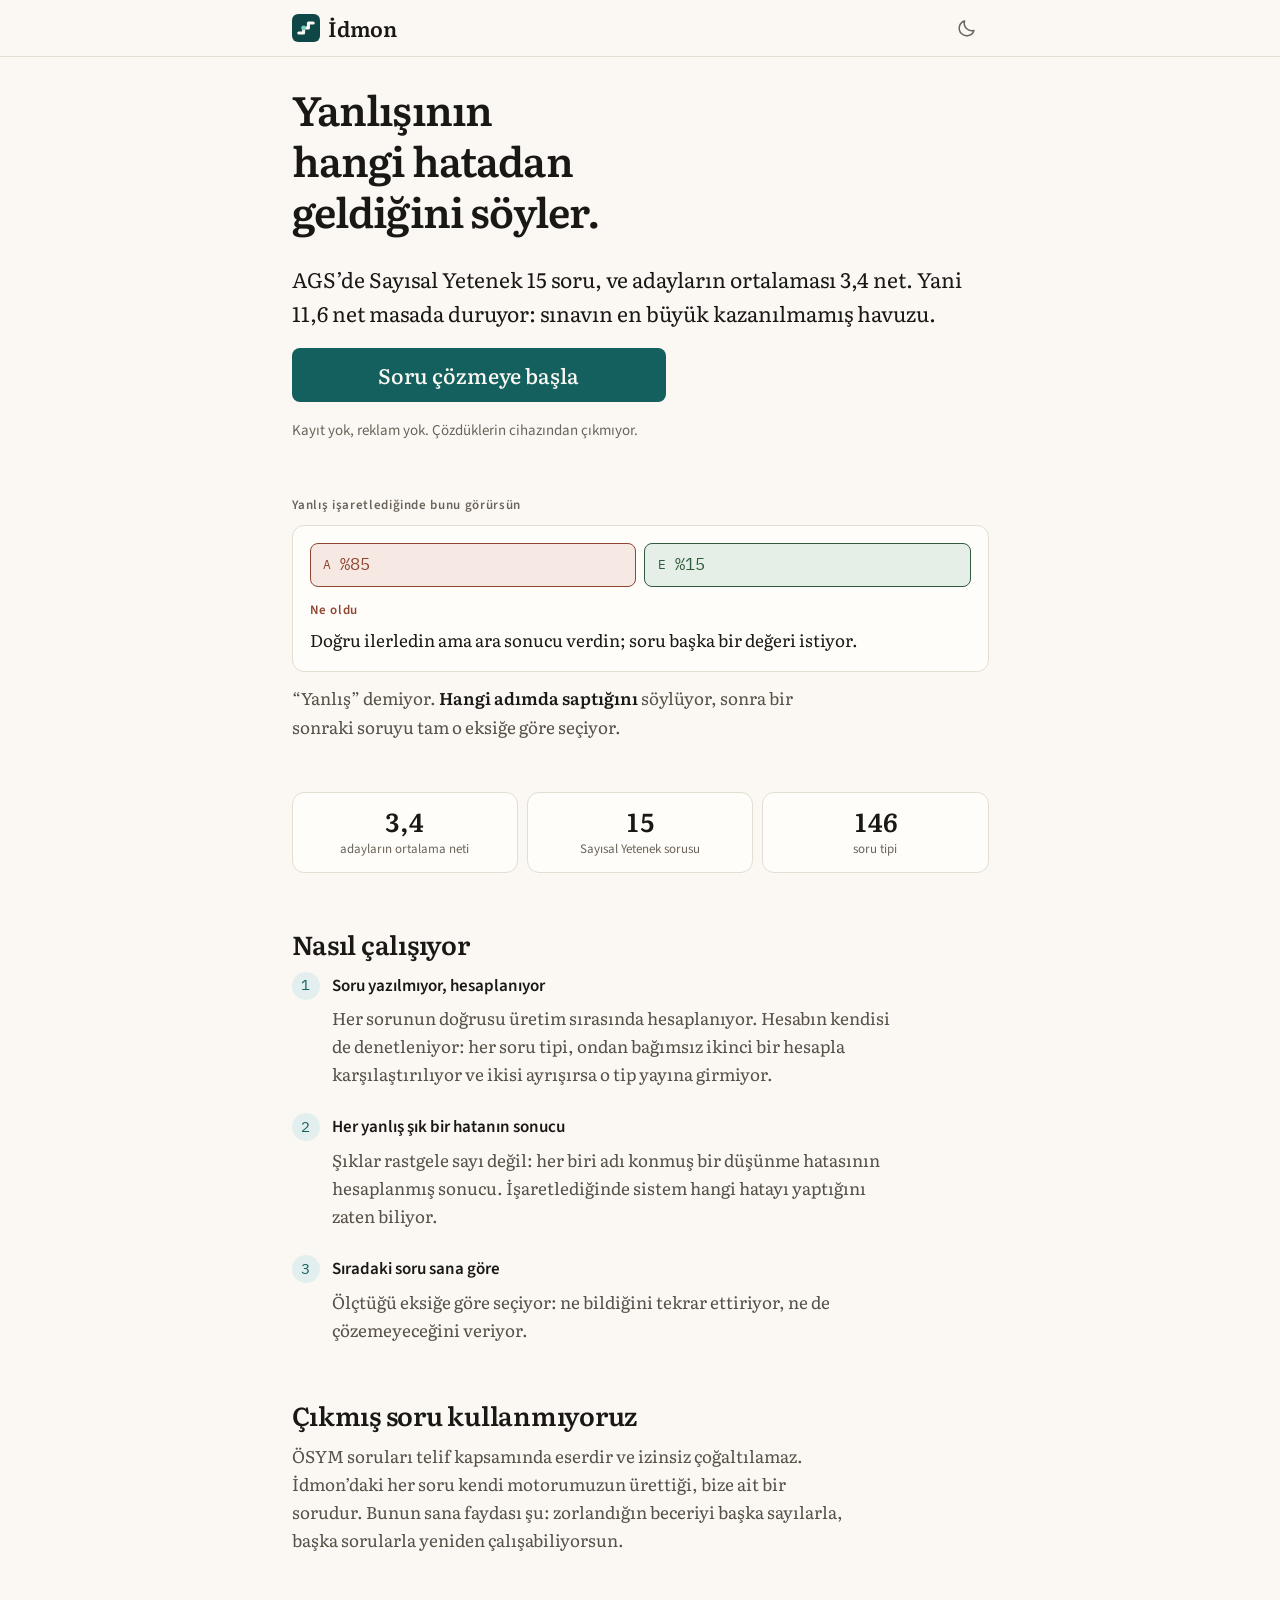
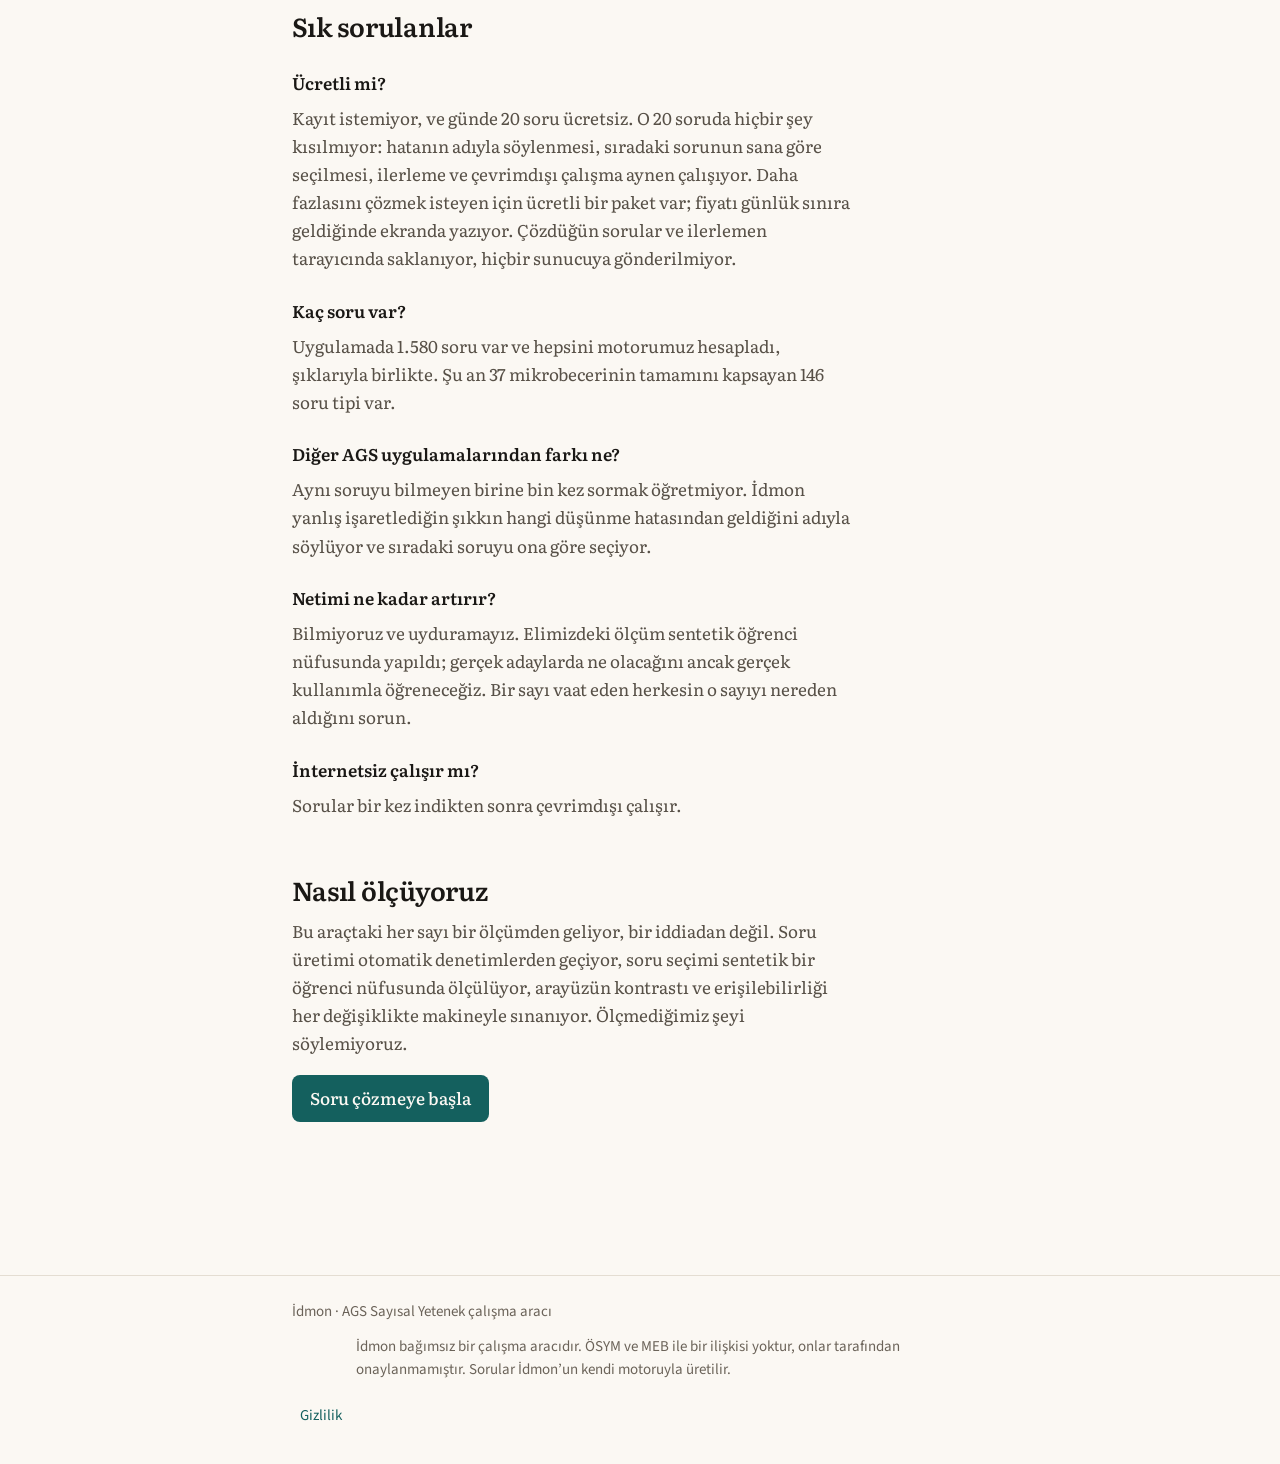
==== commit a66296ec: "Yayın: a19869ceb672" ====
--- a/index.html
+++ b/index.html
@@ -28,9 +28,9 @@
     <meta name="twitter:card" content="summary_large_image" />
     <script type="module" crossorigin src="./assets/modulepreload-polyfill-B5Qt9EMX.js"></script>
     <script type="module" crossorigin src="./assets/dom-BMUgfUWI.js"></script>
-    <script type="module" crossorigin src="./assets/sw-register-B8Pb6HQL.js"></script>
-    <script type="module" crossorigin src="./assets/landing-BH_jpD-Y.js"></script>
-    <link rel="stylesheet" crossorigin href="./assets/main-C8Ub6Gvx.css">
+    <script type="module" crossorigin src="./assets/sw-register-B16Y98VL.js"></script>
+    <script type="module" crossorigin src="./assets/landing-DMt-Q3NS.js"></script>
+    <link rel="stylesheet" crossorigin href="./assets/main-BvD9lRph.css">
   </head>
   <body>
     <a class="atla" href="#icerik">İçeriğe atla</a>
@@ -55,7 +55,7 @@
         Yani 11,6 net masada duruyor: sınavın en büyük kazanılmamış havuzu.
       </p>
 
-      <p><a class="button button-primary button-genis" href="./calis.html">Soru çözmeye başla</a></p>
+      <p><a class="button button-primary button-genis" href="./uygulama/">Soru çözmeye başla</a></p>
       <p class="alt-not">Kayıt yok, reklam yok. Çözdüklerin cihazından çıkmıyor.</p>
 
       <section class="kanit" aria-label="Teşhis örneği">
@@ -90,7 +90,7 @@
           <span class="sayilar-etiket">Sayısal Yetenek sorusu</span>
         </li>
         <li>
-          <span class="sayilar-deger" data-claim="sablon">145</span>
+          <span class="sayilar-deger" data-claim="sablon">146</span>
           <span class="sayilar-etiket">soru tipi</span>
         </li>
       </ul>
@@ -142,7 +142,7 @@
 
         <dt>Kaç soru var?</dt>
         <dd>Uygulamada 1.580 soru var ve hepsini motorumuz hesapladı, şıklarıyla
-          birlikte. Şu an 37 mikrobecerinin tamamını kapsayan 145 soru tipi var.</dd>
+          birlikte. Şu an 37 mikrobecerinin tamamını kapsayan 146 soru tipi var.</dd>
 
         <dt>Diğer AGS uygulamalarından farkı ne?</dt>
         <dd>Aynı soruyu bilmeyen birine bin kez sormak öğretmiyor. İdmon
@@ -167,7 +167,7 @@
         değişiklikte makineyle sınanıyor. Ölçmediğimiz şeyi söylemiyoruz.
       </p>
 
-      <p><a class="button button-primary" href="./calis.html">Soru çözmeye başla</a></p>
+      <p><a class="button button-primary" href="./uygulama/">Soru çözmeye başla</a></p>
     </main>
 
     <footer class="alt">
@@ -205,7 +205,7 @@
             {
               "@type": "Question",
               "name": "Kaç soru var?",
-              "acceptedAnswer": { "@type": "Answer", "text": "Uygulamada 1.580 soru var ve hepsini motorumuz hesapladı, şıklarıyla birlikte. Şu an 37 mikrobecerinin tamamını kapsayan 145 soru tipi var." }
+              "acceptedAnswer": { "@type": "Answer", "text": "Uygulamada 1.580 soru var ve hepsini motorumuz hesapladı, şıklarıyla birlikte. Şu an 37 mikrobecerinin tamamını kapsayan 146 soru tipi var." }
             },
             {
               "@type": "Question",
--- a/assets/main-BvD9lRph.css
+++ b/assets/main-BvD9lRph.css
@@ -0,0 +1 @@
+@font-face{font-family:Literata Variable;font-style:normal;font-weight:200 900;font-display:swap;src:url(./literata-latin-BmXwK846.woff2) format("woff2-variations");unicode-range:U+0020,U+0021,U+0022,U+0023,U+0024,U+0025,U+0026,U+0027,U+0028,U+0029,U+002A,U+002B,U+002C,U+002D,U+002E,U+002F,U+0030,U+0031,U+0032,U+0033,U+0034,U+0035,U+0036,U+0037,U+0038,U+0039,U+003A,U+003B,U+003C,U+003D,U+003E,U+003F,U+0040,U+0041,U+0042,U+0043,U+0044,U+0045,U+0046,U+0047,U+0048,U+0049,U+004A,U+004B,U+004C,U+004D,U+004E,U+004F,U+0050,U+0051,U+0052,U+0053,U+0054,U+0055,U+0056,U+0057,U+0058,U+0059,U+005A,U+005B,U+005C,U+005D,U+005E,U+005F,U+0060,U+0061,U+0062,U+0063,U+0064,U+0065,U+0066,U+0067,U+0068,U+0069,U+006A,U+006B,U+006C,U+006D,U+006E,U+006F,U+0070,U+0071,U+0072,U+0073,U+0074,U+0075,U+0076,U+0077,U+0078,U+0079,U+007A,U+007B,U+007C,U+007D,U+007E,U+00B0,U+00B2,U+00B3,U+00B7,U+00B9,U+00C2,U+00C7,U+00CE,U+00D6,U+00D7,U+00DB,U+00DC,U+00E2,U+00E7,U+00EE,U+00F6,U+00F7,U+00FB,U+00FC,U+0131,U+2019,U+201C,U+201D,U+2022,U+2026,U+2212}@font-face{font-family:Literata Variable;font-style:normal;font-weight:200 900;font-display:swap;src:url(./literata-latin-ext-D4MK576a.woff2) format("woff2-variations");unicode-range:U+0020,U+0041,U+011E,U+011F,U+0130,U+015E,U+015F,U+20BA}@font-face{font-family:"Source Sans 3 Variable";font-style:normal;font-weight:200 900;font-display:swap;src:url(./source-sans-3-latin-pnQVGkks.woff2) format("woff2-variations");unicode-range:U+0020,U+0021,U+0022,U+0023,U+0024,U+0025,U+0026,U+0027,U+0028,U+0029,U+002A,U+002B,U+002C,U+002D,U+002E,U+002F,U+0030,U+0031,U+0032,U+0033,U+0034,U+0035,U+0036,U+0037,U+0038,U+0039,U+003A,U+003B,U+003C,U+003D,U+003E,U+003F,U+0040,U+0041,U+0042,U+0043,U+0044,U+0045,U+0046,U+0047,U+0048,U+0049,U+004A,U+004B,U+004C,U+004D,U+004E,U+004F,U+0050,U+0051,U+0052,U+0053,U+0054,U+0055,U+0056,U+0057,U+0058,U+0059,U+005A,U+005B,U+005C,U+005D,U+005E,U+005F,U+0060,U+0061,U+0062,U+0063,U+0064,U+0065,U+0066,U+0067,U+0068,U+0069,U+006A,U+006B,U+006C,U+006D,U+006E,U+006F,U+0070,U+0071,U+0072,U+0073,U+0074,U+0075,U+0076,U+0077,U+0078,U+0079,U+007A,U+007B,U+007C,U+007D,U+007E,U+00B0,U+00B2,U+00B3,U+00B7,U+00B9,U+00C2,U+00C7,U+00CE,U+00D6,U+00D7,U+00DB,U+00DC,U+00E2,U+00E7,U+00EE,U+00F6,U+00F7,U+00FB,U+00FC,U+0131,U+2019,U+201C,U+201D,U+2022,U+2026,U+2212}@font-face{font-family:"Source Sans 3 Variable";font-style:normal;font-weight:200 900;font-display:swap;src:url([data-uri]) format("woff2-variations");unicode-range:U+0020,U+0041,U+0042,U+011E,U+011F,U+0130,U+015E,U+015F,U+1D50,U+20BA}@font-face{font-family:IBM Plex Mono;font-style:normal;font-weight:400;font-display:swap;src:url(./ibm-plex-mono-latin-C5syez1s.woff2) format("woff2");unicode-range:U+0020,U+0021,U+0022,U+0023,U+0024,U+0025,U+0026,U+0027,U+0028,U+0029,U+002A,U+002B,U+002C,U+002D,U+002E,U+002F,U+0030,U+0031,U+0032,U+0033,U+0034,U+0035,U+0036,U+0037,U+0038,U+0039,U+003A,U+003B,U+003C,U+003D,U+003E,U+003F,U+0040,U+0041,U+0042,U+0043,U+0044,U+0045,U+0046,U+0047,U+0048,U+0049,U+004A,U+004B,U+004C,U+004D,U+004E,U+004F,U+0050,U+0051,U+0052,U+0053,U+0054,U+0055,U+0056,U+0057,U+0058,U+0059,U+005A,U+005B,U+005C,U+005D,U+005E,U+005F,U+0060,U+0061,U+0062,U+0063,U+0064,U+0065,U+0066,U+0067,U+0068,U+0069,U+006A,U+006B,U+006C,U+006D,U+006E,U+006F,U+0070,U+0071,U+0072,U+0073,U+0074,U+0075,U+0076,U+0077,U+0078,U+0079,U+007A,U+007B,U+007C,U+007D,U+007E,U+00B0,U+00B2,U+00B3,U+00B7,U+00B9,U+00C2,U+00C7,U+00CE,U+00D6,U+00D7,U+00DB,U+00DC,U+00E2,U+00E7,U+00EE,U+00F6,U+00F7,U+00FB,U+00FC,U+0131,U+2019,U+201C,U+201D,U+2022,U+2026,U+2212}@font-face{font-family:IBM Plex Mono;font-style:normal;font-weight:400;font-display:swap;src:url([data-uri]) format("woff2");unicode-range:U+0020,U+0061,U+0062,U+011E,U+011F,U+0130,U+015E,U+015F,U+20BA}@font-face{font-family:Idmon Simge;font-style:normal;font-weight:400;font-display:swap;src:url(./idmon-simge-D4vph-dN.woff2) format("woff2")}:root{color-scheme:light dark;--color-surface: #FBF8F3;--color-panel: #FFFDFA;--color-inset: #F3EEE5;--color-text: #1A1815;--color-text-secondary: #575047;--color-text-muted: #6B6359;--color-border: #8B847A;--color-border-faint: #E4DDD2;--color-accent: #14605E;--color-on-accent: #FBF8F3;--color-accent-surface: #E3EFEE;--color-accent-pressed: #0E4746;--color-correct: #2F5C3C;--color-correct-surface: #E6EFE7;--color-wrong: #8F4630;--color-wrong-surface: #F6E9E3;--color-focus: #14605E;--color-path-red: #B3261E;--color-path-blue: #1F5FAD;--type-reading: "Literata Variable", Literata, "Idmon Simge", Georgia, serif;--type-ui: "Source Sans 3 Variable", "Source Sans 3", "Idmon Simge", system-ui, sans-serif;--type-mono: "IBM Plex Mono", "Idmon Simge", ui-monospace, monospace;--size-xs: .7647rem;--size-sm: .8824rem;--size-body: 1rem;--size-lg: 1.2353rem;--size-title3: 1.5294rem;--size-title2: 1.9412rem;--size-title1: 2.4118rem;--line-tight: 1.25;--line-normal: 1.5;--line-reading: 1.65;--weight-normal: 400;--weight-middle: 500;--weight-semi: 600;--weight-bold: 700;--gap-x1: .25rem;--gap-x2: .5rem;--gap-x3: .75rem;--gap-x4: 1rem;--gap-x6: 1.5rem;--gap-x8: 2rem;--gap-x12: 3rem;--gap-x16: 4rem;--round-sm: 4px;--round-middle: 8px;--round-lg: 12px;--round-full: 999px;--motion-fast: .12s;--motion-normal: .2s;--motion-slow: .32s;--motion-easing: cubic-bezier(.2, 0, 0, 1);--opacity-disabled: .45;--opacity-muted: .55;--opacity-veiled: .8;--measure-prose: 62ch;--measure-question: 54ch;--measure-narrow: 20ch;--touch-min: 44px;--focus-ring: 2px;--focus-offset: 2px}@media(prefers-color-scheme:dark){:root:not([data-theme=light]){--color-surface: #1B1A17;--color-panel: #252320;--color-inset: #141312;--color-text: #DCD8D2;--color-text-secondary: #ADA69C;--color-text-muted: #9C948A;--color-border: #7E7971;--color-border-faint: #332F2A;--color-accent: #5FB8B2;--color-on-accent: #12201F;--color-accent-surface: #1E2E2D;--color-accent-pressed: #7FCDC7;--color-correct: #7FB78D;--color-correct-surface: #1F2A21;--color-wrong: #D8927A;--color-wrong-surface: #2E211C;--color-focus: #7FCFC9;--color-path-red: #F08A80;--color-path-blue: #7FA8E8}}:root[data-theme=dark]{--color-surface: #1B1A17;--color-panel: #252320;--color-inset: #141312;--color-text: #DCD8D2;--color-text-secondary: #ADA69C;--color-text-muted: #9C948A;--color-border: #7E7971;--color-border-faint: #332F2A;--color-accent: #5FB8B2;--color-on-accent: #12201F;--color-accent-surface: #1E2E2D;--color-accent-pressed: #7FCDC7;--color-correct: #7FB78D;--color-correct-surface: #1F2A21;--color-wrong: #D8927A;--color-wrong-surface: #2E211C;--color-focus: #7FCFC9;--color-path-red: #F08A80;--color-path-blue: #7FA8E8}@media(prefers-reduced-motion:reduce){:root{--motion-fast: .01ms;--motion-normal: .01ms;--motion-slow: .01ms}}*,*:before,*:after{box-sizing:border-box}:root{--safe-bottom: env(safe-area-inset-bottom, 0px);--shadow-lift: 0 -10px 34px rgb(0 0 0 / .16);--motion-pulse: 1.6s}html{font-size:17px;-webkit-text-size-adjust:100%;overscroll-behavior-y:contain;-webkit-tap-highlight-color:transparent}body{margin:0;background:var(--color-surface);color:var(--color-text);font-family:var(--type-ui);font-size:var(--size-body);line-height:var(--line-normal);min-height:100vh;min-height:100dvh}:focus-visible{outline:var(--focus-ring) solid var(--color-focus);outline-offset:var(--focus-offset);border-radius:var(--round-sm)}.visually-hidden{position:absolute;width:1px;height:1px;margin:-1px;padding:0;border:0;overflow:hidden;clip-path:inset(50%);white-space:nowrap}.atla{position:absolute;left:var(--gap-x4);top:calc(var(--gap-x4) * -4);z-index:2;padding:var(--gap-x3) var(--gap-x4);background:var(--color-accent);color:var(--color-on-accent);border-radius:var(--round-middle);text-decoration:none;transition:top var(--motion-fast) var(--motion-easing)}.atla:focus{top:var(--gap-x4)}.bant-yigin{position:fixed;inset-inline:0;z-index:9;inset-block-end:var(--safe-bottom);display:flex;flex-direction:column}.bant-yigin:has(.kurtarma-bant){z-index:40}body[data-bant=var]{padding-block-end:var(--gap-x16)}.guncelleme-bant,.kurtarma-bant{display:flex;flex-wrap:wrap;gap:var(--gap-x2);align-items:center;justify-content:center;margin:0;padding:var(--gap-x2) var(--gap-x4);border-block-start:1px solid var(--color-border-faint);color:var(--color-text-secondary);font-size:var(--size-xs);line-height:var(--line-reading);text-align:center}.guncelleme-bant{background:var(--color-accent-surface);border-block-start-color:var(--color-accent)}.guncelleme-metin{flex:1 1 auto;min-inline-size:0}.kurtarma-bant{background:var(--color-panel);border-block-start-color:var(--color-border);color:var(--color-text)}.kurtarma-metin{flex:1 1 16rem;margin:0;min-inline-size:0}.guncelleme-dugme{font-weight:var(--weight-semi);flex:none}.guncelleme-kapat{flex:none;font-size:var(--size-sm)}h1,h2,h3,p,li,dt,dd,summary,figcaption,.marka-ad{overflow-wrap:break-word}.ornek-kod,.ifade,.iletisim a,code{overflow-wrap:anywhere}.marka{min-inline-size:var(--touch-min)}.kanit-siklar,.ornek-sik-ust{flex-wrap:wrap}.ornek-sik-metin{min-inline-size:0}.sayilar{grid-template-columns:repeat(auto-fit,minmax(6.5rem,1fr))}.ust{position:sticky;top:0;z-index:10;border-bottom:1px solid var(--color-border-faint);background:var(--color-surface);padding-block-start:env(safe-area-inset-top)}.ust-ic,#icerik{max-width:44rem;margin:0 auto;inline-size:100%;padding-inline:max(var(--gap-x6),env(safe-area-inset-left)) max(var(--gap-x6),env(safe-area-inset-right))}.ust-ic{display:flex;align-items:center;justify-content:space-between;gap:var(--gap-x3);min-height:56px}#icerik{padding-block:var(--gap-x6) var(--gap-x16)}body{min-block-size:100dvh;display:flex;flex-direction:column}body>main{flex:1 0 auto}body>*{min-inline-size:0}.yukleniyor{display:flex;flex-direction:column;gap:var(--gap-x3)}.iskelet{display:block;background:var(--color-inset);border-radius:var(--round-middle);animation:iskelet-nabiz var(--motion-pulse) var(--motion-easing) infinite}@media(prefers-reduced-motion:reduce){.iskelet{animation:none}}@keyframes iskelet-nabiz{0%,to{opacity:1}50%{opacity:var(--opacity-muted)}}.iskelet-baslik{inline-size:60%;block-size:2.2rem}.iskelet-satir{block-size:1.4rem}.iskelet-kisa{inline-size:70%}.button{font:inherit;font-weight:var(--weight-middle);display:inline-flex;align-items:center;justify-content:center;text-decoration:none;min-height:var(--touch-min);padding:var(--gap-x2) var(--gap-x4);border-radius:var(--round-middle);border:1px solid transparent;cursor:pointer;transition:background-color var(--motion-fast) var(--motion-easing),border-color var(--motion-fast) var(--motion-easing)}.button-primary{background:var(--color-accent);color:var(--color-on-accent)}.button-primary:hover:not(:disabled){background:var(--color-accent-pressed)}.button-secondary{background:transparent;color:var(--color-accent);border-color:var(--color-border)}.button-secondary:hover:not(:disabled){background:var(--color-accent-surface);border-color:var(--color-accent)}.button-quiet{background:transparent;color:var(--color-accent);padding:var(--gap-x1) var(--gap-x2)}.button-quiet:hover:not(:disabled){background:var(--color-accent-surface)}.button:disabled,.button[aria-disabled=true]{cursor:not-allowed;opacity:var(--opacity-disabled);background:var(--color-inset);color:var(--color-text-muted);border-color:var(--color-border-faint)}.button[aria-busy=true]{cursor:progress;position:relative;overflow:hidden}.button[aria-busy=true]:after{content:"";position:absolute;inset-block-end:0;inset-inline-start:0;block-size:2px;inline-size:40%;background:currentColor;animation:dugme-mesgul var(--motion-pulse) var(--motion-easing) infinite}@keyframes dugme-mesgul{0%{transform:translate(-100%)}to{transform:translate(350%)}}@media(prefers-reduced-motion:reduce){.button[aria-busy=true]:after{animation:none;inline-size:100%;opacity:var(--opacity-muted)}}.eylem-satiri{display:flex;flex-wrap:wrap;gap:var(--gap-x2);margin:var(--gap-x6) 0 0}.eylem-satiri>*{flex:0 1 auto}.button,.solution-details summary,.atla,.tema-dugme,.marka{touch-action:manipulation;-webkit-user-select:none;user-select:none;-webkit-touch-callout:none}.ust,.marka,.sik-harf{-webkit-user-select:none;user-select:none}.cozum,.ifade{-webkit-user-select:text;user-select:text}.button-primary:active{background:var(--color-accent-pressed)}.button-secondary:active,.button-quiet:active{background:var(--color-accent-surface)}.solution-details summary:active{color:var(--color-text)}.ornek-govde{white-space:pre-line}.sik-harf{flex:none;inline-size:1.75rem;block-size:1.75rem;display:grid;place-items:center;border:1px solid var(--color-border);border-radius:var(--round-full);font-size:var(--size-sm);font-family:var(--type-ui)}.kanit-sik{transition:background-color var(--motion-fast) var(--motion-easing),border-color var(--motion-fast) var(--motion-easing),color var(--motion-fast) var(--motion-easing)}.yukleniyor{animation:iskelet-cikis var(--motion-fast) var(--motion-easing)}@keyframes iskelet-cikis{0%{opacity:0}to{opacity:1}}@media(prefers-reduced-motion:reduce){.yukleniyor{animation:none}}.solution-details{margin-block:var(--gap-x4)}.solution-details summary{cursor:pointer;min-height:var(--touch-min);display:flex;align-items:center;font-size:var(--size-sm);font-weight:var(--weight-middle);color:var(--color-accent)}.cozum{margin:var(--gap-x2) 0 0;padding-inline-start:var(--gap-x6)}.cozum li{margin-block-end:var(--gap-x3);line-height:var(--line-reading)}.ifade{display:block;margin-block-start:var(--gap-x1);font-family:var(--type-mono);font-size:var(--size-sm);color:var(--color-text-secondary)}.gorsel{margin:0 0 var(--gap-x6)}.ortak-kok{margin:0 0 var(--gap-x6);padding:var(--gap-x4);border-inline-start:2px solid var(--color-border);background:var(--color-panel);border-radius:0 var(--round-middle) var(--round-middle) 0}.ortak-kok .gorsel{margin:0 0 var(--gap-x3)}.ortak-kok-etiket{margin:0 0 var(--gap-x3);font-size:var(--size-xs);font-weight:var(--weight-semi);color:var(--color-text-muted);letter-spacing:.06em;text-transform:uppercase}.ortak-kok-metin{margin:0;font-family:var(--type-reading);font-size:var(--size-body);line-height:var(--line-reading);text-wrap:pretty}.gorsel figcaption{font-size:var(--size-sm);color:var(--color-text-secondary);margin-block-end:var(--gap-x2)}.gorsel-svg{inline-size:100%;block-size:auto;overflow:visible}.gorsel-eksen{font-family:var(--type-ui);font-size:12px;fill:var(--color-text-muted)}.gorsel-deger{font-family:var(--type-ui);font-size:11px;font-weight:600;fill:var(--color-text)}.gorsel-aciklama{font-family:var(--type-ui);font-size:13px;fill:var(--color-text);dominant-baseline:middle}.gorsel-yol{max-inline-size:24rem;margin-inline:auto;display:block}.gorsel-yol-harf{font-family:var(--type-ui);font-weight:var(--weight-semi);fill:var(--color-text)}.gorsel-sarma{overflow-x:auto;margin-block-end:var(--gap-x6);overscroll-behavior-x:contain}.gorsel-tablo{border-collapse:collapse;inline-size:100%;font-size:var(--size-sm)}.gorsel-tablo caption{text-align:start;color:var(--color-text-secondary);padding-block-end:var(--gap-x2)}.gorsel-tablo th,.gorsel-tablo td{padding:var(--gap-x2) var(--gap-x3);border-block-end:1px solid var(--color-border-faint);text-align:start;white-space:nowrap}.gorsel-tablo thead th{color:var(--color-text-muted);font-weight:var(--weight-semi)}.gorsel-tablo td.sayi{font-family:var(--type-mono);font-variant-numeric:tabular-nums;text-align:end}.hata h1{font-family:var(--type-reading);font-size:var(--size-title3);margin-block-end:var(--gap-x3)}@media(max-width:40rem){.ust-ic,#icerik{padding-inline:var(--gap-x4)}}.marka{margin:0;display:inline-flex;align-items:center;gap:var(--gap-x2);min-height:var(--touch-min);color:inherit;text-decoration:none}.marka-ikon{display:block;flex:none}.marka-ad{font-family:var(--type-reading);font-size:var(--size-lg);font-weight:var(--weight-semi);letter-spacing:-.01em}.tema-dugme{flex:none;width:var(--touch-min);height:var(--touch-min);display:inline-flex;align-items:center;justify-content:center;background:none;border:0;padding:0;color:var(--color-text-muted);cursor:pointer;border-radius:var(--round-full);transition:background-color var(--motion-fast) var(--motion-easing)}.tema-dugme:hover,.tema-dugme:active{background:var(--color-inset)}.sayfa-baslik{font-family:var(--type-reading);font-size:var(--size-title2);line-height:var(--line-tight);font-weight:var(--weight-semi);letter-spacing:-.015em;margin:0 0 var(--gap-x4)}#icerik h2{font-family:var(--type-reading);font-size:var(--size-title3);font-weight:var(--weight-semi);margin:var(--gap-x12) 0 var(--gap-x2)}.aciklama{color:var(--color-text-secondary);font-size:var(--size-sm);line-height:var(--line-reading);max-width:var(--measure-question);margin:0 0 var(--gap-x6)}.tema-aciga{display:none}@media(prefers-color-scheme:dark){:root:not([data-theme=light]) .tema-koyuya{display:none}:root:not([data-theme=light]) .tema-aciga{display:inline}}:root[data-theme=dark] .tema-koyuya{display:none}:root[data-theme=dark] .tema-aciga{display:inline}:root[data-theme=light] .tema-koyuya{display:inline}:root[data-theme=light] .tema-aciga{display:none}.durum{flex:none;display:inline-flex;align-items:center;gap:var(--gap-x1);font-size:var(--size-xs);color:var(--color-text-muted)}.durum:before{content:"";inline-size:.625rem;block-size:.625rem;border:1.5px solid currentColor;border-radius:var(--round-full);box-sizing:border-box}.an{margin:0 0 var(--gap-x4);padding:var(--gap-x3) var(--gap-x4);border-radius:var(--round-middle);background:var(--color-correct-surface);color:var(--color-text);font-weight:var(--weight-middle)}.uyari{margin-block-start:var(--gap-x8);padding-block-start:var(--gap-x4);border-block-start:1px solid var(--color-border-faint);font-size:var(--size-sm);color:var(--color-text-muted);line-height:var(--line-reading);max-width:var(--measure-question)}.giris h1{font-family:var(--type-reading);font-size:var(--size-title1);line-height:var(--line-tight);font-weight:var(--weight-semi);letter-spacing:-.02em;margin:0 0 var(--gap-x6);text-wrap:balance;max-width:var(--measure-narrow)}.giris h2{font-family:var(--type-reading);font-size:var(--size-title3);font-weight:var(--weight-semi);letter-spacing:-.01em;margin:var(--gap-x12) 0 var(--gap-x3)}.giris p{font-family:var(--type-reading);font-size:var(--size-body);line-height:var(--line-reading);color:var(--color-text-secondary);max-width:var(--measure-prose);margin:0 0 var(--gap-x4)}.giris .ozet{font-size:var(--size-lg);color:var(--color-text)}.giris strong{color:var(--color-text);font-weight:var(--weight-semi)}.ornek-govdesi{display:block}.tema-ikon{display:block;flex:none}.hata{max-width:var(--measure-prose);padding:var(--gap-x6);border:1px solid var(--color-border-faint);border-radius:var(--round-lg);background:var(--color-panel)}.hata p{margin:var(--gap-x3) 0 0;line-height:var(--line-reading)}.hata p:first-of-type{color:var(--color-text-secondary)}.gizlilik-ozeti{list-style:none;margin:0 0 var(--gap-x8);padding:0;border:1px solid var(--color-border-faint);border-radius:var(--round-lg);background:var(--color-panel)}.gizlilik-ozeti li{display:flex;flex-wrap:wrap;gap:var(--gap-x1) var(--gap-x4);align-items:baseline;justify-content:space-between;padding:var(--gap-x4);border-block-end:1px solid var(--color-border-faint)}.gizlilik-ozeti li:last-child{border-block-end:none}.gizlilik-baslik{flex:none;font-size:var(--size-sm);color:var(--color-text-muted)}.gizlilik-deger{flex:1 1 12rem;min-inline-size:0;text-align:end;font-weight:var(--weight-middle)}.alt-not{font-family:var(--type-ui)!important;font-size:var(--size-sm)!important;color:var(--color-text-muted)!important}.button-genis{width:100%;max-width:22rem;min-height:54px;font-size:var(--size-lg)}.kanit{margin:var(--gap-x12) 0}.kanit-baslik{font-family:var(--type-ui)!important;font-size:var(--size-xs)!important;font-weight:var(--weight-semi);letter-spacing:.05em;color:var(--color-text-muted)!important;margin:0 0 var(--gap-x2)!important}.kanit-kart{background:var(--color-panel);border:1px solid var(--color-border-faint);border-radius:var(--round-lg);padding:var(--gap-x4)}.kanit-siklar{display:flex;gap:var(--gap-x2);margin-block-end:var(--gap-x3)}.kanit-sik{flex:1;display:inline-flex;align-items:center;gap:var(--gap-x2);padding:var(--gap-x2) var(--gap-x3);border-radius:var(--round-middle);border:1.5px solid;font-family:var(--type-mono);font-variant-numeric:tabular-nums}.kanit-sik[data-state=chosen-wrong]{background:var(--color-wrong-surface);border-color:var(--color-wrong);color:var(--color-wrong)}.kanit-sik[data-state=correct]{background:var(--color-correct-surface);border-color:var(--color-correct);color:var(--color-correct)}.kanit-harf{font-size:var(--size-xs)}.kanit-etiket{font-family:var(--type-ui)!important;font-size:var(--size-xs)!important;font-weight:var(--weight-semi);letter-spacing:.05em;color:var(--color-wrong)!important;margin:0 0 var(--gap-x1)!important}.kanit-mesaj{color:var(--color-text)!important;margin:0!important}.kanit-not{margin-block-start:var(--gap-x3)!important}.sayilar{list-style:none;margin:var(--gap-x8) 0;padding:0;display:grid;grid-template-columns:repeat(3,minmax(0,1fr));gap:var(--gap-x2)}.sayilar li{display:flex;flex-direction:column;align-items:center;gap:2px;padding:var(--gap-x3) var(--gap-x2);background:var(--color-panel);border:1px solid var(--color-border-faint);border-radius:var(--round-lg);text-align:center}.sayilar-deger{font-family:var(--type-reading);font-size:var(--size-title3);font-weight:var(--weight-semi);font-variant-numeric:tabular-nums;color:var(--color-text);line-height:var(--line-tight)}.sayilar-etiket{font-size:var(--size-xs);color:var(--color-text-muted)}.adimlar{list-style:none;margin:0 0 var(--gap-x12);padding:0;counter-reset:adim}.adimlar li{counter-increment:adim;display:grid;grid-template-columns:auto 1fr;gap:var(--gap-x1) var(--gap-x3);margin-block-end:var(--gap-x6)}.adimlar li:before{content:counter(adim);grid-row:1 / span 2;width:28px;height:28px;border-radius:var(--round-full);display:flex;align-items:center;justify-content:center;background:var(--color-accent-surface);color:var(--color-accent);font-family:var(--type-mono);font-size:var(--size-sm)}.adim-baslik{font-family:var(--type-ui)!important;font-weight:var(--weight-semi);color:var(--color-text)!important;margin:0!important;align-self:center}.adim-metin{margin:0!important}.iletisim a{color:var(--color-accent);text-underline-offset:3px;display:inline-flex;align-items:center;min-height:var(--touch-min)}.sss{margin:0}.sss dt{font-family:var(--type-reading);font-weight:var(--weight-semi);margin-block-start:var(--gap-x6)}.sss dd{margin:var(--gap-x2) 0 0;font-family:var(--type-reading);line-height:var(--line-reading);color:var(--color-text-secondary);max-width:var(--measure-prose)}.alt{border-block-start:1px solid var(--color-border-faint);margin-block-start:var(--gap-x16);padding-block:var(--gap-x6);position:sticky;top:100vh;padding-block-end:calc(var(--gap-x6) + var(--safe-bottom))}.alt p{max-width:44rem;margin:0 auto;padding-inline:max(var(--gap-x6),env(safe-area-inset-left)) max(var(--gap-x6),env(safe-area-inset-right));color:var(--color-text-muted);font-size:var(--size-sm)}.alt .alt-bagimsizlik{margin-block-start:var(--gap-x3);max-inline-size:var(--measure-prose)}.alt .alt-baglantilar{margin-block-start:var(--gap-x3)}.alt .alt-baglantilar a{color:var(--color-accent);text-decoration:none;display:inline-flex;align-items:center;justify-content:center;min-height:var(--touch-min);min-inline-size:var(--touch-min);padding-inline:var(--gap-x2)}.alt .alt-baglantilar a:hover{text-decoration:underline;text-underline-offset:3px}@media(max-width:40rem){.giris h1{font-size:var(--size-title2)}.alt p{padding-inline:var(--gap-x4)}}.alan-secici{display:flex;gap:var(--gap-x2);overflow-x:auto;scrollbar-width:none;margin-block:var(--gap-x6) var(--gap-x6);padding-block-end:var(--gap-x1)}.alan-secici::-webkit-scrollbar{display:none}.alan-cip{flex:none;font:inherit;font-size:var(--size-sm);min-block-size:var(--touch-min);display:inline-flex;align-items:center;padding-inline:var(--gap-x4);border:1px solid var(--color-border-faint);border-radius:var(--round-full);background:var(--color-panel);color:var(--color-text-secondary);white-space:nowrap;cursor:pointer;transition:background-color var(--motion-fast) var(--motion-easing),border-color var(--motion-fast) var(--motion-easing),color var(--motion-fast) var(--motion-easing)}.alan-cip[aria-selected=true]{background:var(--color-accent-surface);border-color:var(--color-accent);color:var(--color-accent);font-weight:var(--weight-middle)}.ornek-bas{display:flex;flex-wrap:wrap;gap:var(--gap-x3);align-items:center;justify-content:space-between;margin-block-end:var(--gap-x4);padding-block-end:var(--gap-x3);border-block-end:1px solid var(--color-border-faint)}.ornek-beceri{min-inline-size:0;font-size:var(--size-sm);font-weight:var(--weight-middle);color:var(--color-text-secondary)}.ornek-eylem{flex:none;display:inline-flex;align-items:center;min-block-size:var(--touch-min);font-size:var(--size-sm);font-weight:var(--weight-middle);color:var(--color-accent);text-decoration:none;border-block-end:1px solid transparent;transition:border-color var(--motion-fast) var(--motion-easing)}.ornek-eylem:hover{border-block-end-color:currentColor}.ornek{padding:var(--gap-x6);margin-block-end:var(--gap-x6);border:1px solid var(--color-border-faint);border-radius:var(--round-lg);background:var(--color-panel)}.ornek-govde{font-family:var(--type-reading);font-size:var(--size-lg);line-height:var(--line-reading);margin:0 0 var(--gap-x4);text-wrap:pretty}.ornek-siklar{list-style:none;margin:0 0 var(--gap-x4);padding:0}.ornek-sik{padding:var(--gap-x3) var(--gap-x4);margin-block-end:var(--gap-x2);border-inline-start:3px solid var(--color-border);border-radius:0 var(--round-middle) var(--round-middle) 0;background:var(--color-surface)}.ornek-sik.dogru{border-inline-start-color:var(--color-correct);background:var(--color-correct-surface)}.ornek-sik-ust{display:flex;align-items:center;gap:var(--gap-x3);margin:0 0 var(--gap-x2)}.ornek-sik-metin{font-family:var(--type-mono);font-variant-numeric:tabular-nums;flex:1}.ornek-etiket{flex:none;font-size:var(--size-xs);text-transform:uppercase;letter-spacing:.06em;color:var(--color-text-muted)}.ornek-sik.dogru .ornek-etiket{color:var(--color-correct)}.ornek-teshis{margin:0;line-height:var(--line-reading);font-size:var(--size-sm);color:var(--color-text-secondary)}.ornek-teshis strong{color:var(--color-wrong);font-weight:var(--weight-semi)}.ornek-kod{margin:var(--gap-x2) 0 0;font-family:var(--type-mono);font-size:var(--size-xs);color:var(--color-text-muted)}
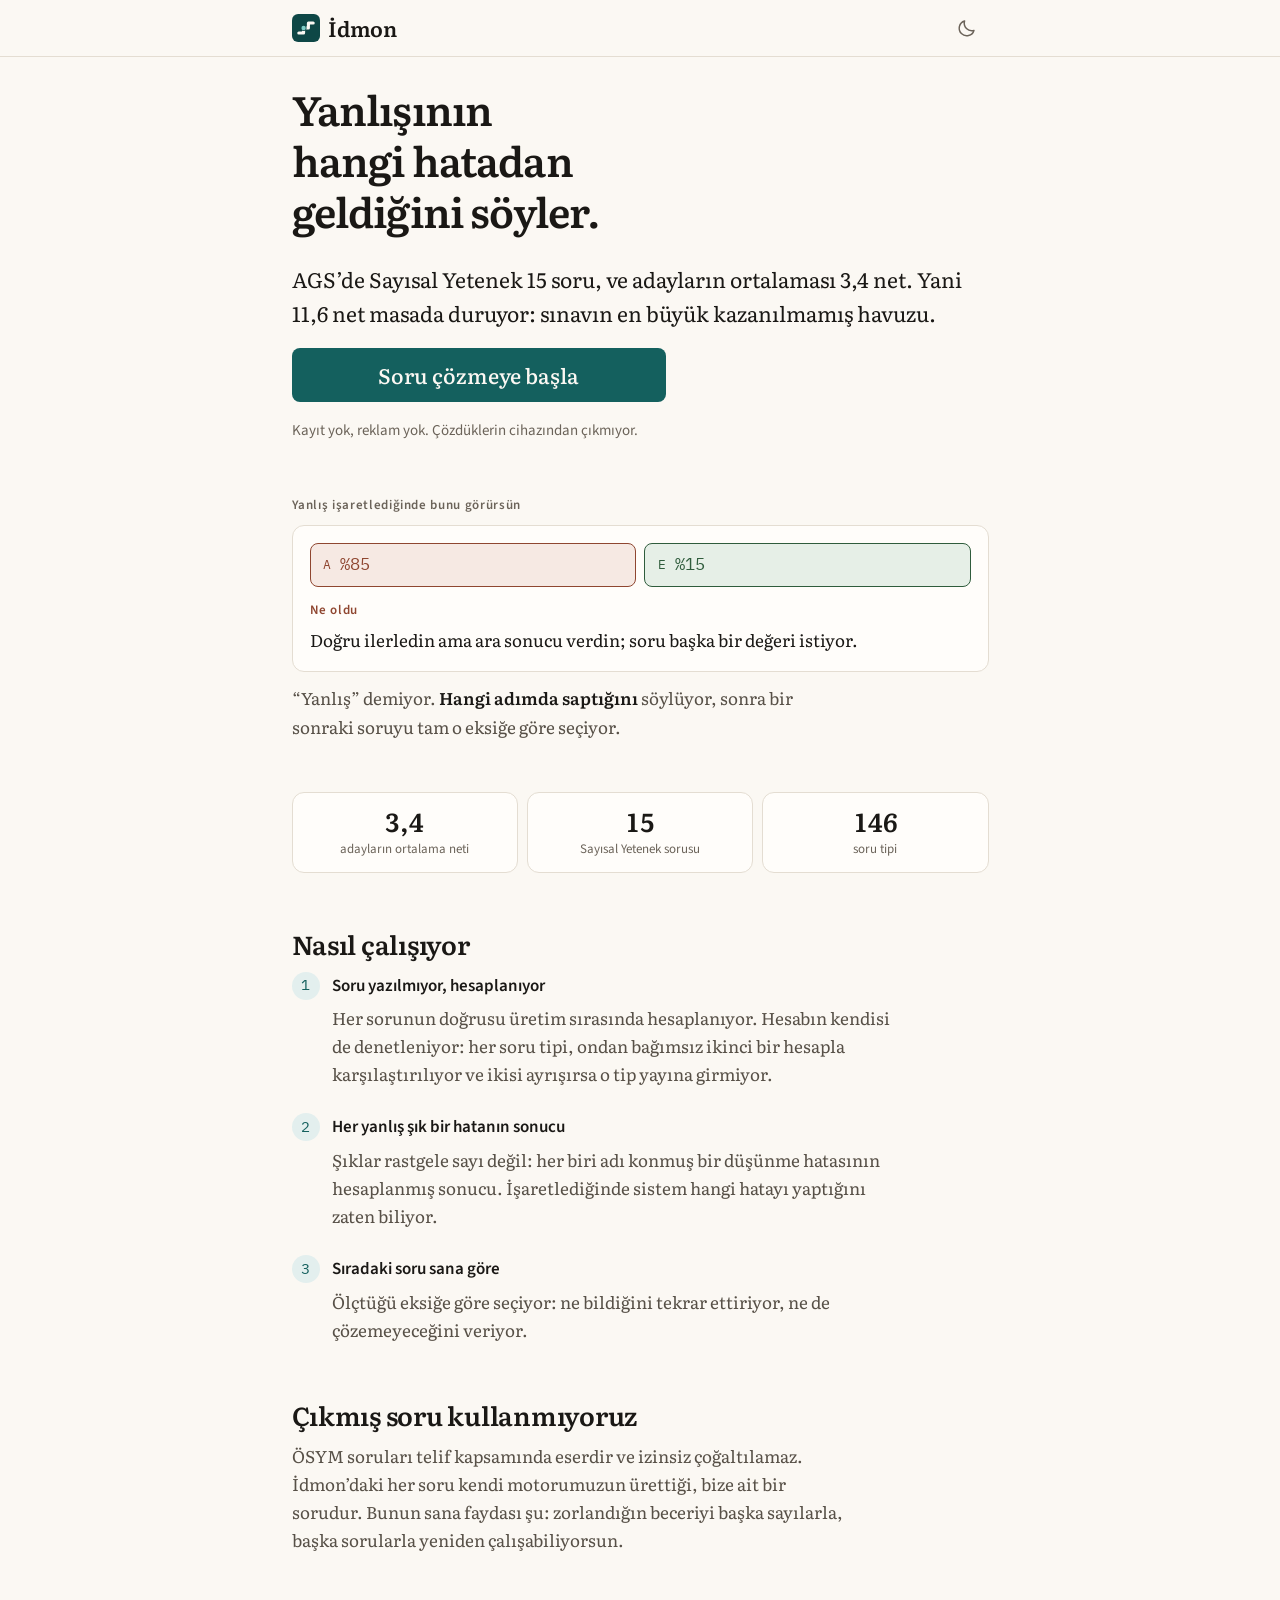
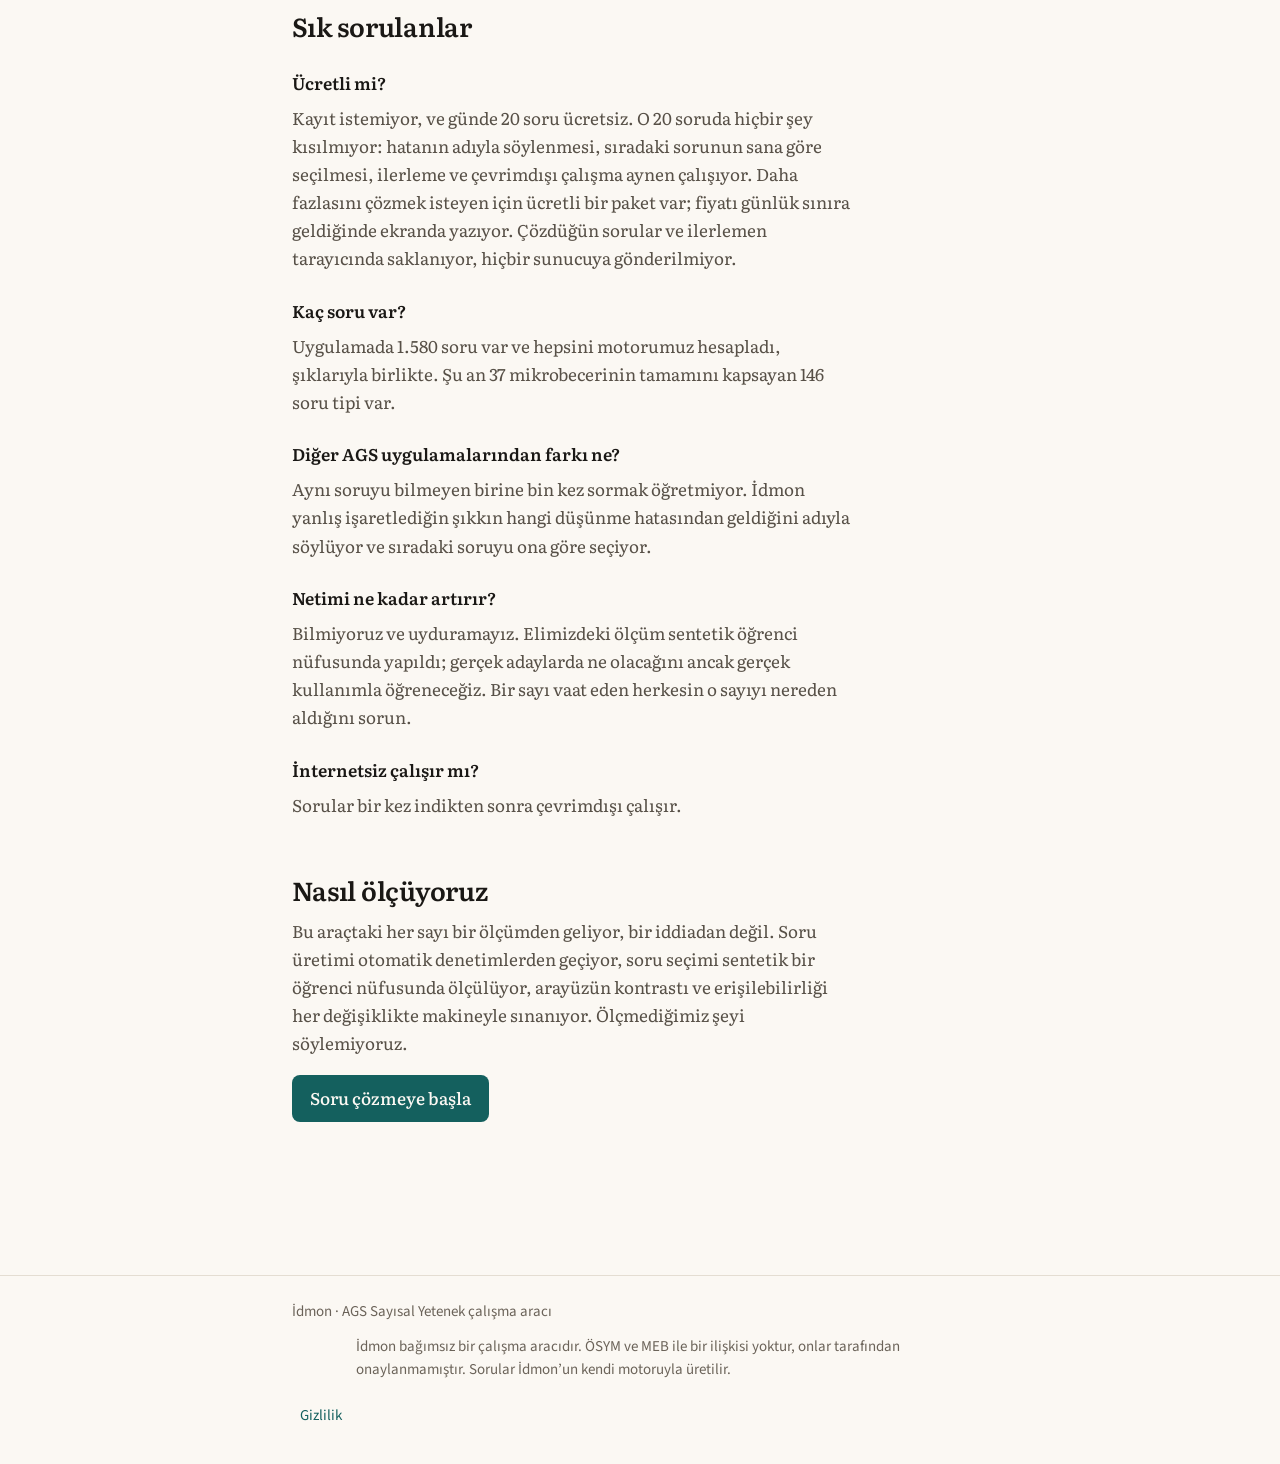
==== commit 9a59e384: "Yayın: 5ebd557417cd" ====
--- a/index.html
+++ b/index.html
@@ -29,8 +29,8 @@
     <script type="module" crossorigin src="./assets/modulepreload-polyfill-B5Qt9EMX.js"></script>
     <script type="module" crossorigin src="./assets/dom-BMUgfUWI.js"></script>
     <script type="module" crossorigin src="./assets/sw-register-B16Y98VL.js"></script>
-    <script type="module" crossorigin src="./assets/landing-DMt-Q3NS.js"></script>
-    <link rel="stylesheet" crossorigin href="./assets/main-BvD9lRph.css">
+    <script type="module" crossorigin src="./assets/landing-DyeJVDBs.js"></script>
+    <link rel="stylesheet" crossorigin href="./assets/main-BLtq47l5.css">
   </head>
   <body>
     <a class="atla" href="#icerik">İçeriğe atla</a>
--- a/assets/main-BLtq47l5.css
+++ b/assets/main-BLtq47l5.css
@@ -0,0 +1 @@
+@font-face{font-family:Literata Variable;font-style:normal;font-weight:200 900;font-display:swap;src:url(./literata-latin-CqF3cjVf.woff2) format("woff2-variations");unicode-range:U+0020,U+0021,U+0022,U+0023,U+0024,U+0025,U+0026,U+0027,U+0028,U+0029,U+002A,U+002B,U+002C,U+002D,U+002E,U+002F,U+0030,U+0031,U+0032,U+0033,U+0034,U+0035,U+0036,U+0037,U+0038,U+0039,U+003A,U+003B,U+003C,U+003D,U+003E,U+003F,U+0040,U+0041,U+0042,U+0043,U+0044,U+0045,U+0046,U+0047,U+0048,U+0049,U+004A,U+004B,U+004C,U+004D,U+004E,U+004F,U+0050,U+0051,U+0052,U+0053,U+0054,U+0055,U+0056,U+0057,U+0058,U+0059,U+005A,U+005B,U+005C,U+005D,U+005E,U+005F,U+0060,U+0061,U+0062,U+0063,U+0064,U+0065,U+0066,U+0067,U+0068,U+0069,U+006A,U+006B,U+006C,U+006D,U+006E,U+006F,U+0070,U+0071,U+0072,U+0073,U+0074,U+0075,U+0076,U+0077,U+0078,U+0079,U+007A,U+007B,U+007C,U+007D,U+007E,U+00B0,U+00B2,U+00B3,U+00B7,U+00B9,U+00C2,U+00C7,U+00CE,U+00D6,U+00D7,U+00DB,U+00DC,U+00E2,U+00E7,U+00EE,U+00F6,U+00F7,U+00FB,U+00FC,U+0131,U+2019,U+201C,U+201D,U+2022,U+2026,U+2212}@font-face{font-family:Literata Variable;font-style:normal;font-weight:200 900;font-display:swap;src:url(./literata-latin-ext-C9pqJ8x8.woff2) format("woff2-variations");unicode-range:U+0020,U+0041,U+011E,U+011F,U+0130,U+015E,U+015F,U+20BA}@font-face{font-family:"Source Sans 3 Variable";font-style:normal;font-weight:200 900;font-display:swap;src:url(./source-sans-3-latin-CoadMtbx.woff2) format("woff2-variations");unicode-range:U+0020,U+0021,U+0022,U+0023,U+0024,U+0025,U+0026,U+0027,U+0028,U+0029,U+002A,U+002B,U+002C,U+002D,U+002E,U+002F,U+0030,U+0031,U+0032,U+0033,U+0034,U+0035,U+0036,U+0037,U+0038,U+0039,U+003A,U+003B,U+003C,U+003D,U+003E,U+003F,U+0040,U+0041,U+0042,U+0043,U+0044,U+0045,U+0046,U+0047,U+0048,U+0049,U+004A,U+004B,U+004C,U+004D,U+004E,U+004F,U+0050,U+0051,U+0052,U+0053,U+0054,U+0055,U+0056,U+0057,U+0058,U+0059,U+005A,U+005B,U+005C,U+005D,U+005E,U+005F,U+0060,U+0061,U+0062,U+0063,U+0064,U+0065,U+0066,U+0067,U+0068,U+0069,U+006A,U+006B,U+006C,U+006D,U+006E,U+006F,U+0070,U+0071,U+0072,U+0073,U+0074,U+0075,U+0076,U+0077,U+0078,U+0079,U+007A,U+007B,U+007C,U+007D,U+007E,U+00B0,U+00B2,U+00B3,U+00B7,U+00B9,U+00C2,U+00C7,U+00CE,U+00D6,U+00D7,U+00DB,U+00DC,U+00E2,U+00E7,U+00EE,U+00F6,U+00F7,U+00FB,U+00FC,U+0131,U+2019,U+201C,U+201D,U+2022,U+2026,U+2212}@font-face{font-family:"Source Sans 3 Variable";font-style:normal;font-weight:200 900;font-display:swap;src:url([data-uri]) format("woff2-variations");unicode-range:U+0020,U+0041,U+0042,U+011E,U+011F,U+0130,U+015E,U+015F,U+1D50,U+20BA}@font-face{font-family:IBM Plex Mono;font-style:normal;font-weight:400;font-display:swap;src:url(./ibm-plex-mono-latin-CPt1WUsc.woff2) format("woff2");unicode-range:U+0020,U+0021,U+0022,U+0023,U+0024,U+0025,U+0026,U+0027,U+0028,U+0029,U+002A,U+002B,U+002C,U+002D,U+002E,U+002F,U+0030,U+0031,U+0032,U+0033,U+0034,U+0035,U+0036,U+0037,U+0038,U+0039,U+003A,U+003B,U+003C,U+003D,U+003E,U+003F,U+0040,U+0041,U+0042,U+0043,U+0044,U+0045,U+0046,U+0047,U+0048,U+0049,U+004A,U+004B,U+004C,U+004D,U+004E,U+004F,U+0050,U+0051,U+0052,U+0053,U+0054,U+0055,U+0056,U+0057,U+0058,U+0059,U+005A,U+005B,U+005C,U+005D,U+005E,U+005F,U+0060,U+0061,U+0062,U+0063,U+0064,U+0065,U+0066,U+0067,U+0068,U+0069,U+006A,U+006B,U+006C,U+006D,U+006E,U+006F,U+0070,U+0071,U+0072,U+0073,U+0074,U+0075,U+0076,U+0077,U+0078,U+0079,U+007A,U+007B,U+007C,U+007D,U+007E,U+00B0,U+00B2,U+00B3,U+00B7,U+00B9,U+00C2,U+00C7,U+00CE,U+00D6,U+00D7,U+00DB,U+00DC,U+00E2,U+00E7,U+00EE,U+00F6,U+00F7,U+00FB,U+00FC,U+0131,U+2019,U+201C,U+201D,U+2022,U+2026,U+2212}@font-face{font-family:IBM Plex Mono;font-style:normal;font-weight:400;font-display:swap;src:url([data-uri]) format("woff2");unicode-range:U+0020,U+0061,U+0062,U+011E,U+011F,U+0130,U+015E,U+015F,U+20BA}@font-face{font-family:Idmon Simge;font-style:normal;font-weight:400;font-display:swap;src:url(./idmon-simge-D4vph-dN.woff2) format("woff2")}:root{color-scheme:light dark;--color-surface: #FBF8F3;--color-panel: #FFFDFA;--color-inset: #F3EEE5;--color-text: #1A1815;--color-text-secondary: #575047;--color-text-muted: #6B6359;--color-border: #8B847A;--color-border-faint: #E4DDD2;--color-accent: #14605E;--color-on-accent: #FBF8F3;--color-accent-surface: #E3EFEE;--color-accent-pressed: #0E4746;--color-correct: #2F5C3C;--color-correct-surface: #E6EFE7;--color-wrong: #8F4630;--color-wrong-surface: #F6E9E3;--color-focus: #14605E;--color-path-red: #B3261E;--color-path-blue: #1F5FAD;--type-reading: "Literata Variable", Literata, "Idmon Simge", Georgia, serif;--type-ui: "Source Sans 3 Variable", "Source Sans 3", "Idmon Simge", system-ui, sans-serif;--type-mono: "IBM Plex Mono", "Idmon Simge", ui-monospace, monospace;--size-xs: .7647rem;--size-sm: .8824rem;--size-body: 1rem;--size-lg: 1.2353rem;--size-title3: 1.5294rem;--size-title2: 1.9412rem;--size-title1: 2.4118rem;--line-tight: 1.25;--line-normal: 1.5;--line-reading: 1.65;--weight-normal: 400;--weight-middle: 500;--weight-semi: 600;--weight-bold: 700;--gap-x1: .25rem;--gap-x2: .5rem;--gap-x3: .75rem;--gap-x4: 1rem;--gap-x6: 1.5rem;--gap-x8: 2rem;--gap-x12: 3rem;--gap-x16: 4rem;--round-sm: 4px;--round-middle: 8px;--round-lg: 12px;--round-full: 999px;--motion-fast: .12s;--motion-normal: .2s;--motion-slow: .32s;--motion-easing: cubic-bezier(.2, 0, 0, 1);--opacity-disabled: .45;--opacity-muted: .55;--opacity-veiled: .8;--measure-prose: 62ch;--measure-question: 54ch;--measure-narrow: 20ch;--touch-min: 44px;--focus-ring: 2px;--focus-offset: 2px}@media(prefers-color-scheme:dark){:root:not([data-theme=light]){--color-surface: #1B1A17;--color-panel: #252320;--color-inset: #141312;--color-text: #DCD8D2;--color-text-secondary: #ADA69C;--color-text-muted: #9C948A;--color-border: #7E7971;--color-border-faint: #332F2A;--color-accent: #5FB8B2;--color-on-accent: #12201F;--color-accent-surface: #1E2E2D;--color-accent-pressed: #7FCDC7;--color-correct: #7FB78D;--color-correct-surface: #1F2A21;--color-wrong: #D8927A;--color-wrong-surface: #2E211C;--color-focus: #7FCFC9;--color-path-red: #F08A80;--color-path-blue: #7FA8E8}}:root[data-theme=dark]{--color-surface: #1B1A17;--color-panel: #252320;--color-inset: #141312;--color-text: #DCD8D2;--color-text-secondary: #ADA69C;--color-text-muted: #9C948A;--color-border: #7E7971;--color-border-faint: #332F2A;--color-accent: #5FB8B2;--color-on-accent: #12201F;--color-accent-surface: #1E2E2D;--color-accent-pressed: #7FCDC7;--color-correct: #7FB78D;--color-correct-surface: #1F2A21;--color-wrong: #D8927A;--color-wrong-surface: #2E211C;--color-focus: #7FCFC9;--color-path-red: #F08A80;--color-path-blue: #7FA8E8}@media(prefers-reduced-motion:reduce){:root{--motion-fast: .01ms;--motion-normal: .01ms;--motion-slow: .01ms}}*,*:before,*:after{box-sizing:border-box}:root{--safe-bottom: env(safe-area-inset-bottom, 0px);--shadow-lift: 0 -10px 34px rgb(0 0 0 / .16);--motion-pulse: 1.6s}html{font-size:17px;-webkit-text-size-adjust:100%;overscroll-behavior-y:contain;-webkit-tap-highlight-color:transparent}body{margin:0;background:var(--color-surface);color:var(--color-text);font-family:var(--type-ui);font-size:var(--size-body);line-height:var(--line-normal);min-height:100vh;min-height:100dvh}:focus-visible{outline:var(--focus-ring) solid var(--color-focus);outline-offset:var(--focus-offset);border-radius:var(--round-sm)}.visually-hidden{position:absolute;width:1px;height:1px;margin:-1px;padding:0;border:0;overflow:hidden;clip-path:inset(50%);white-space:nowrap}.atla{position:absolute;left:var(--gap-x4);top:calc(var(--gap-x4) * -4);z-index:2;padding:var(--gap-x3) var(--gap-x4);background:var(--color-accent);color:var(--color-on-accent);border-radius:var(--round-middle);text-decoration:none;transition:top var(--motion-fast) var(--motion-easing)}.atla:focus{top:var(--gap-x4)}.bant-yigin{position:fixed;inset-inline:0;z-index:9;inset-block-end:var(--safe-bottom);display:flex;flex-direction:column}.bant-yigin:has(.kurtarma-bant){z-index:40}body[data-bant=var]{padding-block-end:var(--gap-x16)}.guncelleme-bant,.kurtarma-bant{display:flex;flex-wrap:wrap;gap:var(--gap-x2);align-items:center;justify-content:center;margin:0;padding:var(--gap-x2) var(--gap-x4);border-block-start:1px solid var(--color-border-faint);color:var(--color-text-secondary);font-size:var(--size-xs);line-height:var(--line-reading);text-align:center}.guncelleme-bant{background:var(--color-accent-surface);border-block-start-color:var(--color-accent)}.guncelleme-metin{flex:1 1 auto;min-inline-size:0}.kurtarma-bant{background:var(--color-panel);border-block-start-color:var(--color-border);color:var(--color-text)}.kurtarma-metin{flex:1 1 16rem;margin:0;min-inline-size:0}.guncelleme-dugme{font-weight:var(--weight-semi);flex:none}.guncelleme-kapat{flex:none;font-size:var(--size-sm)}h1,h2,h3,p,li,dt,dd,summary,figcaption,.marka-ad{overflow-wrap:break-word}.ornek-kod,.ifade,.iletisim a,code{overflow-wrap:anywhere}.marka{min-inline-size:var(--touch-min)}.kanit-siklar,.ornek-sik-ust{flex-wrap:wrap}.ornek-sik-metin{min-inline-size:0}.sayilar{grid-template-columns:repeat(auto-fit,minmax(6.5rem,1fr))}.ust{position:sticky;top:0;z-index:10;border-bottom:1px solid var(--color-border-faint);background:var(--color-surface);padding-block-start:env(safe-area-inset-top)}.ust-ic,#icerik{max-width:44rem;margin:0 auto;inline-size:100%;padding-inline:max(var(--gap-x6),env(safe-area-inset-left)) max(var(--gap-x6),env(safe-area-inset-right))}.ust-ic{display:flex;align-items:center;justify-content:space-between;gap:var(--gap-x3);min-height:56px}#icerik{padding-block:var(--gap-x6) var(--gap-x16)}body{min-block-size:100dvh;display:flex;flex-direction:column}body>main{flex:1 0 auto}body>*{min-inline-size:0}.yukleniyor{display:flex;flex-direction:column;gap:var(--gap-x3)}.iskelet{display:block;background:var(--color-inset);border-radius:var(--round-middle);animation:iskelet-nabiz var(--motion-pulse) var(--motion-easing) infinite}@media(prefers-reduced-motion:reduce){.iskelet{animation:none}}@keyframes iskelet-nabiz{0%,to{opacity:1}50%{opacity:var(--opacity-muted)}}.iskelet-baslik{inline-size:60%;block-size:2.2rem}.iskelet-satir{block-size:1.4rem}.iskelet-kisa{inline-size:70%}.button{font:inherit;font-weight:var(--weight-middle);display:inline-flex;align-items:center;justify-content:center;text-decoration:none;min-height:var(--touch-min);padding:var(--gap-x2) var(--gap-x4);border-radius:var(--round-middle);border:1px solid transparent;cursor:pointer;transition:background-color var(--motion-fast) var(--motion-easing),border-color var(--motion-fast) var(--motion-easing)}.button-primary{background:var(--color-accent);color:var(--color-on-accent)}.button-primary:hover:not(:disabled){background:var(--color-accent-pressed)}.button-secondary{background:transparent;color:var(--color-accent);border-color:var(--color-border)}.button-secondary:hover:not(:disabled){background:var(--color-accent-surface);border-color:var(--color-accent)}.button-quiet{background:transparent;color:var(--color-accent);padding:var(--gap-x1) var(--gap-x2)}.button-quiet:hover:not(:disabled){background:var(--color-accent-surface)}.button:disabled,.button[aria-disabled=true]{cursor:not-allowed;opacity:var(--opacity-disabled);background:var(--color-inset);color:var(--color-text-muted);border-color:var(--color-border-faint)}.button[aria-busy=true]{cursor:progress;position:relative;overflow:hidden}.button[aria-busy=true]:after{content:"";position:absolute;inset-block-end:0;inset-inline-start:0;block-size:2px;inline-size:40%;background:currentColor;animation:dugme-mesgul var(--motion-pulse) var(--motion-easing) infinite}@keyframes dugme-mesgul{0%{transform:translate(-100%)}to{transform:translate(350%)}}@media(prefers-reduced-motion:reduce){.button[aria-busy=true]:after{animation:none;inline-size:100%;opacity:var(--opacity-muted)}}.eylem-satiri{display:flex;flex-wrap:wrap;gap:var(--gap-x2);margin:var(--gap-x6) 0 0}.eylem-satiri>*{flex:0 1 auto}.button,.solution-details summary,.atla,.tema-dugme,.marka{touch-action:manipulation;-webkit-user-select:none;user-select:none;-webkit-touch-callout:none}.ust,.marka,.sik-harf{-webkit-user-select:none;user-select:none}.cozum,.ifade{-webkit-user-select:text;user-select:text}.button-primary:active{background:var(--color-accent-pressed)}.button-secondary:active,.button-quiet:active{background:var(--color-accent-surface)}.solution-details summary:active{color:var(--color-text)}.ornek-govde{white-space:pre-line}.sik-harf{flex:none;inline-size:1.75rem;block-size:1.75rem;display:grid;place-items:center;border:1px solid var(--color-border);border-radius:var(--round-full);font-size:var(--size-sm);font-family:var(--type-ui)}.kanit-sik{transition:background-color var(--motion-fast) var(--motion-easing),border-color var(--motion-fast) var(--motion-easing),color var(--motion-fast) var(--motion-easing)}.yukleniyor{animation:iskelet-cikis var(--motion-fast) var(--motion-easing)}@keyframes iskelet-cikis{0%{opacity:0}to{opacity:1}}@media(prefers-reduced-motion:reduce){.yukleniyor{animation:none}}.solution-details{margin-block:var(--gap-x4)}.solution-details summary{cursor:pointer;min-height:var(--touch-min);display:flex;align-items:center;font-size:var(--size-sm);font-weight:var(--weight-middle);color:var(--color-accent)}.cozum{margin:var(--gap-x2) 0 0;padding-inline-start:var(--gap-x6)}.cozum li{margin-block-end:var(--gap-x3);line-height:var(--line-reading)}.ifade{display:block;margin-block-start:var(--gap-x1);font-family:var(--type-mono);font-size:var(--size-sm);color:var(--color-text-secondary)}.gorsel{margin:0 0 var(--gap-x6)}.ortak-kok{margin:0 0 var(--gap-x6);padding:var(--gap-x4);border-inline-start:2px solid var(--color-border);background:var(--color-panel);border-radius:0 var(--round-middle) var(--round-middle) 0}.ortak-kok .gorsel{margin:0 0 var(--gap-x3)}.ortak-kok-etiket{margin:0 0 var(--gap-x3);font-size:var(--size-xs);font-weight:var(--weight-semi);color:var(--color-text-muted);letter-spacing:.06em;text-transform:uppercase}.ortak-kok-metin{margin:0;font-family:var(--type-reading);font-size:var(--size-body);line-height:var(--line-reading);text-wrap:pretty}.gorsel figcaption{font-size:var(--size-sm);color:var(--color-text-secondary);margin-block-end:var(--gap-x2)}.gorsel-svg{inline-size:100%;block-size:auto;overflow:visible}.gorsel-eksen{font-family:var(--type-ui);font-size:12px;fill:var(--color-text-muted)}.gorsel-deger{font-family:var(--type-ui);font-size:11px;font-weight:600;fill:var(--color-text)}.gorsel-aciklama{font-family:var(--type-ui);font-size:13px;fill:var(--color-text);dominant-baseline:middle}.gorsel-yol{max-inline-size:24rem;margin-inline:auto;display:block}.gorsel-yol-harf{font-family:var(--type-ui);font-weight:var(--weight-semi);fill:var(--color-text)}.gorsel-sarma{overflow-x:auto;margin-block-end:var(--gap-x6);overscroll-behavior-x:contain}.gorsel-tablo{border-collapse:collapse;inline-size:100%;font-size:var(--size-sm)}.gorsel-tablo caption{text-align:start;color:var(--color-text-secondary);padding-block-end:var(--gap-x2)}.gorsel-tablo th,.gorsel-tablo td{padding:var(--gap-x2) var(--gap-x3);border-block-end:1px solid var(--color-border-faint);text-align:start;white-space:nowrap}.gorsel-tablo thead th{color:var(--color-text-muted);font-weight:var(--weight-semi)}.gorsel-tablo td.sayi{font-family:var(--type-mono);font-variant-numeric:tabular-nums;text-align:end}.hata h1{font-family:var(--type-reading);font-size:var(--size-title3);margin-block-end:var(--gap-x3)}@media(max-width:40rem){.ust-ic,#icerik{padding-inline:var(--gap-x4)}}.marka{margin:0;display:inline-flex;align-items:center;gap:var(--gap-x2);min-height:var(--touch-min);color:inherit;text-decoration:none}.marka-ikon{display:block;flex:none}.marka-ad{font-family:var(--type-reading);font-size:var(--size-lg);font-weight:var(--weight-semi);letter-spacing:-.01em}.tema-dugme{flex:none;width:var(--touch-min);height:var(--touch-min);display:inline-flex;align-items:center;justify-content:center;background:none;border:0;padding:0;color:var(--color-text-muted);cursor:pointer;border-radius:var(--round-full);transition:background-color var(--motion-fast) var(--motion-easing)}.tema-dugme:hover,.tema-dugme:active{background:var(--color-inset)}.sayfa-baslik{font-family:var(--type-reading);font-size:var(--size-title2);line-height:var(--line-tight);font-weight:var(--weight-semi);letter-spacing:-.015em;margin:0 0 var(--gap-x4)}#icerik h2{font-family:var(--type-reading);font-size:var(--size-title3);font-weight:var(--weight-semi);margin:var(--gap-x12) 0 var(--gap-x2)}.aciklama{color:var(--color-text-secondary);font-size:var(--size-sm);line-height:var(--line-reading);max-width:var(--measure-question);margin:0 0 var(--gap-x6)}.tema-aciga{display:none}@media(prefers-color-scheme:dark){:root:not([data-theme=light]) .tema-koyuya{display:none}:root:not([data-theme=light]) .tema-aciga{display:inline}}:root[data-theme=dark] .tema-koyuya{display:none}:root[data-theme=dark] .tema-aciga{display:inline}:root[data-theme=light] .tema-koyuya{display:inline}:root[data-theme=light] .tema-aciga{display:none}.durum{flex:none;display:inline-flex;align-items:center;gap:var(--gap-x1);font-size:var(--size-xs);color:var(--color-text-muted)}.durum:before{content:"";inline-size:.625rem;block-size:.625rem;border:1.5px solid currentColor;border-radius:var(--round-full);box-sizing:border-box}.an{margin:0 0 var(--gap-x4);padding:var(--gap-x3) var(--gap-x4);border-radius:var(--round-middle);background:var(--color-correct-surface);color:var(--color-text);font-weight:var(--weight-middle)}.uyari{margin-block-start:var(--gap-x8);padding-block-start:var(--gap-x4);border-block-start:1px solid var(--color-border-faint);font-size:var(--size-sm);color:var(--color-text-muted);line-height:var(--line-reading);max-width:var(--measure-question)}.giris h1{font-family:var(--type-reading);font-size:var(--size-title1);line-height:var(--line-tight);font-weight:var(--weight-semi);letter-spacing:-.02em;margin:0 0 var(--gap-x6);text-wrap:balance;max-width:var(--measure-narrow)}.giris h2{font-family:var(--type-reading);font-size:var(--size-title3);font-weight:var(--weight-semi);letter-spacing:-.01em;margin:var(--gap-x12) 0 var(--gap-x3)}.giris p{font-family:var(--type-reading);font-size:var(--size-body);line-height:var(--line-reading);color:var(--color-text-secondary);max-width:var(--measure-prose);margin:0 0 var(--gap-x4)}.giris .ozet{font-size:var(--size-lg);color:var(--color-text)}.giris strong{color:var(--color-text);font-weight:var(--weight-semi)}.ornek-govdesi{display:block}.tema-ikon{display:block;flex:none}.hata{max-width:var(--measure-prose);padding:var(--gap-x6);border:1px solid var(--color-border-faint);border-radius:var(--round-lg);background:var(--color-panel)}.hata p{margin:var(--gap-x3) 0 0;line-height:var(--line-reading)}.hata p:first-of-type{color:var(--color-text-secondary)}.gizlilik-ozeti{list-style:none;margin:0 0 var(--gap-x8);padding:0;border:1px solid var(--color-border-faint);border-radius:var(--round-lg);background:var(--color-panel)}.gizlilik-ozeti li{display:flex;flex-wrap:wrap;gap:var(--gap-x1) var(--gap-x4);align-items:baseline;justify-content:space-between;padding:var(--gap-x4);border-block-end:1px solid var(--color-border-faint)}.gizlilik-ozeti li:last-child{border-block-end:none}.gizlilik-baslik{flex:none;font-size:var(--size-sm);color:var(--color-text-muted)}.gizlilik-deger{flex:1 1 12rem;min-inline-size:0;text-align:end;font-weight:var(--weight-middle)}.alt-not{font-family:var(--type-ui)!important;font-size:var(--size-sm)!important;color:var(--color-text-muted)!important}.button-genis{width:100%;max-width:22rem;min-height:54px;font-size:var(--size-lg)}.kanit{margin:var(--gap-x12) 0}.kanit-baslik{font-family:var(--type-ui)!important;font-size:var(--size-xs)!important;font-weight:var(--weight-semi);letter-spacing:.05em;color:var(--color-text-muted)!important;margin:0 0 var(--gap-x2)!important}.kanit-kart{background:var(--color-panel);border:1px solid var(--color-border-faint);border-radius:var(--round-lg);padding:var(--gap-x4)}.kanit-siklar{display:flex;gap:var(--gap-x2);margin-block-end:var(--gap-x3)}.kanit-sik{flex:1;display:inline-flex;align-items:center;gap:var(--gap-x2);padding:var(--gap-x2) var(--gap-x3);border-radius:var(--round-middle);border:1.5px solid;font-family:var(--type-mono);font-variant-numeric:tabular-nums}.kanit-sik[data-state=chosen-wrong]{background:var(--color-wrong-surface);border-color:var(--color-wrong);color:var(--color-wrong)}.kanit-sik[data-state=correct]{background:var(--color-correct-surface);border-color:var(--color-correct);color:var(--color-correct)}.kanit-harf{font-size:var(--size-xs)}.kanit-etiket{font-family:var(--type-ui)!important;font-size:var(--size-xs)!important;font-weight:var(--weight-semi);letter-spacing:.05em;color:var(--color-wrong)!important;margin:0 0 var(--gap-x1)!important}.kanit-mesaj{color:var(--color-text)!important;margin:0!important}.kanit-not{margin-block-start:var(--gap-x3)!important}.sayilar{list-style:none;margin:var(--gap-x8) 0;padding:0;display:grid;grid-template-columns:repeat(3,minmax(0,1fr));gap:var(--gap-x2)}.sayilar li{display:flex;flex-direction:column;align-items:center;gap:2px;padding:var(--gap-x3) var(--gap-x2);background:var(--color-panel);border:1px solid var(--color-border-faint);border-radius:var(--round-lg);text-align:center}.sayilar-deger{font-family:var(--type-reading);font-size:var(--size-title3);font-weight:var(--weight-semi);font-variant-numeric:tabular-nums;color:var(--color-text);line-height:var(--line-tight)}.sayilar-etiket{font-size:var(--size-xs);color:var(--color-text-muted)}.adimlar{list-style:none;margin:0 0 var(--gap-x12);padding:0;counter-reset:adim}.adimlar li{counter-increment:adim;display:grid;grid-template-columns:auto 1fr;gap:var(--gap-x1) var(--gap-x3);margin-block-end:var(--gap-x6)}.adimlar li:before{content:counter(adim);grid-row:1 / span 2;width:28px;height:28px;border-radius:var(--round-full);display:flex;align-items:center;justify-content:center;background:var(--color-accent-surface);color:var(--color-accent);font-family:var(--type-mono);font-size:var(--size-sm)}.adim-baslik{font-family:var(--type-ui)!important;font-weight:var(--weight-semi);color:var(--color-text)!important;margin:0!important;align-self:center}.adim-metin{margin:0!important}.iletisim a{color:var(--color-accent);text-underline-offset:3px;display:inline-flex;align-items:center;min-height:var(--touch-min)}.sss{margin:0}.sss dt{font-family:var(--type-reading);font-weight:var(--weight-semi);margin-block-start:var(--gap-x6)}.sss dd{margin:var(--gap-x2) 0 0;font-family:var(--type-reading);line-height:var(--line-reading);color:var(--color-text-secondary);max-width:var(--measure-prose)}.alt{border-block-start:1px solid var(--color-border-faint);margin-block-start:var(--gap-x16);padding-block:var(--gap-x6);position:sticky;top:100vh;padding-block-end:calc(var(--gap-x6) + var(--safe-bottom))}.alt p{max-width:44rem;margin:0 auto;padding-inline:max(var(--gap-x6),env(safe-area-inset-left)) max(var(--gap-x6),env(safe-area-inset-right));color:var(--color-text-muted);font-size:var(--size-sm)}.alt .alt-bagimsizlik{margin-block-start:var(--gap-x3);max-inline-size:var(--measure-prose)}.alt .alt-baglantilar{margin-block-start:var(--gap-x3)}.alt .alt-baglantilar a{color:var(--color-accent);text-decoration:none;display:inline-flex;align-items:center;justify-content:center;min-height:var(--touch-min);min-inline-size:var(--touch-min);padding-inline:var(--gap-x2)}.alt .alt-baglantilar a:hover{text-decoration:underline;text-underline-offset:3px}@media(max-width:40rem){.giris h1{font-size:var(--size-title2)}.alt p{padding-inline:var(--gap-x4)}}.alan-secici{display:flex;gap:var(--gap-x2);overflow-x:auto;scrollbar-width:none;margin-block:var(--gap-x6) var(--gap-x6);padding-block-end:var(--gap-x1)}.alan-secici::-webkit-scrollbar{display:none}.alan-cip{flex:none;font:inherit;font-size:var(--size-sm);min-block-size:var(--touch-min);display:inline-flex;align-items:center;padding-inline:var(--gap-x4);border:1px solid var(--color-border-faint);border-radius:var(--round-full);background:var(--color-panel);color:var(--color-text-secondary);white-space:nowrap;cursor:pointer;transition:background-color var(--motion-fast) var(--motion-easing),border-color var(--motion-fast) var(--motion-easing),color var(--motion-fast) var(--motion-easing)}.alan-cip[aria-selected=true]{background:var(--color-accent-surface);border-color:var(--color-accent);color:var(--color-accent);font-weight:var(--weight-middle)}.ornek-bas{display:flex;flex-wrap:wrap;gap:var(--gap-x3);align-items:center;justify-content:space-between;margin-block-end:var(--gap-x4);padding-block-end:var(--gap-x3);border-block-end:1px solid var(--color-border-faint)}.ornek-beceri{min-inline-size:0;font-size:var(--size-sm);font-weight:var(--weight-middle);color:var(--color-text-secondary)}.ornek-eylem{flex:none;display:inline-flex;align-items:center;min-block-size:var(--touch-min);font-size:var(--size-sm);font-weight:var(--weight-middle);color:var(--color-accent);text-decoration:none;border-block-end:1px solid transparent;transition:border-color var(--motion-fast) var(--motion-easing)}.ornek-eylem:hover{border-block-end-color:currentColor}.ornek{padding:var(--gap-x6);margin-block-end:var(--gap-x6);border:1px solid var(--color-border-faint);border-radius:var(--round-lg);background:var(--color-panel)}.ornek-govde{font-family:var(--type-reading);font-size:var(--size-lg);line-height:var(--line-reading);margin:0 0 var(--gap-x4);text-wrap:pretty}.ornek-siklar{list-style:none;margin:0 0 var(--gap-x4);padding:0}.ornek-sik{padding:var(--gap-x3) var(--gap-x4);margin-block-end:var(--gap-x2);border-inline-start:3px solid var(--color-border);border-radius:0 var(--round-middle) var(--round-middle) 0;background:var(--color-surface)}.ornek-sik.dogru{border-inline-start-color:var(--color-correct);background:var(--color-correct-surface)}.ornek-sik-ust{display:flex;align-items:center;gap:var(--gap-x3);margin:0 0 var(--gap-x2)}.ornek-sik-metin{font-family:var(--type-mono);font-variant-numeric:tabular-nums;flex:1}.ornek-etiket{flex:none;font-size:var(--size-xs);text-transform:uppercase;letter-spacing:.06em;color:var(--color-text-muted)}.ornek-sik.dogru .ornek-etiket{color:var(--color-correct)}.ornek-teshis{margin:0;line-height:var(--line-reading);font-size:var(--size-sm);color:var(--color-text-secondary)}.ornek-teshis strong{color:var(--color-wrong);font-weight:var(--weight-semi)}.ornek-kod{margin:var(--gap-x2) 0 0;font-family:var(--type-mono);font-size:var(--size-xs);color:var(--color-text-muted)}
